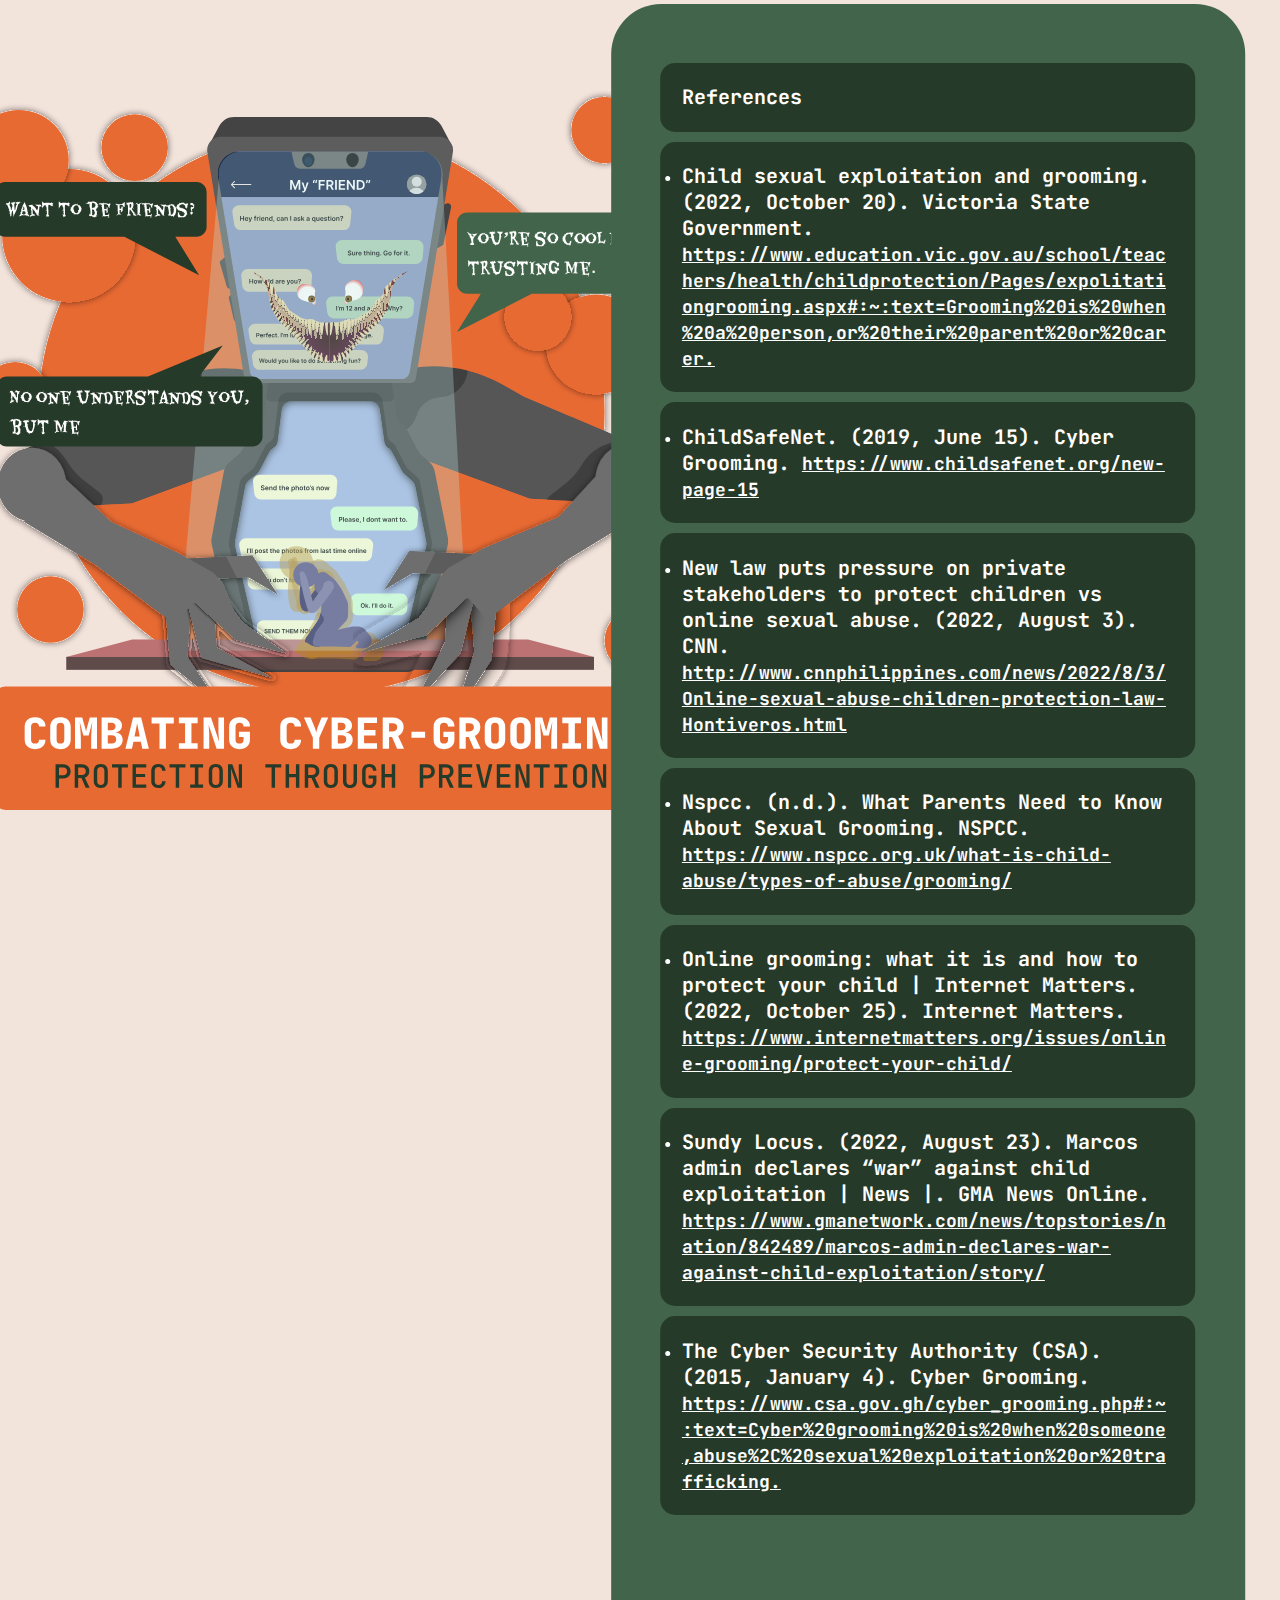
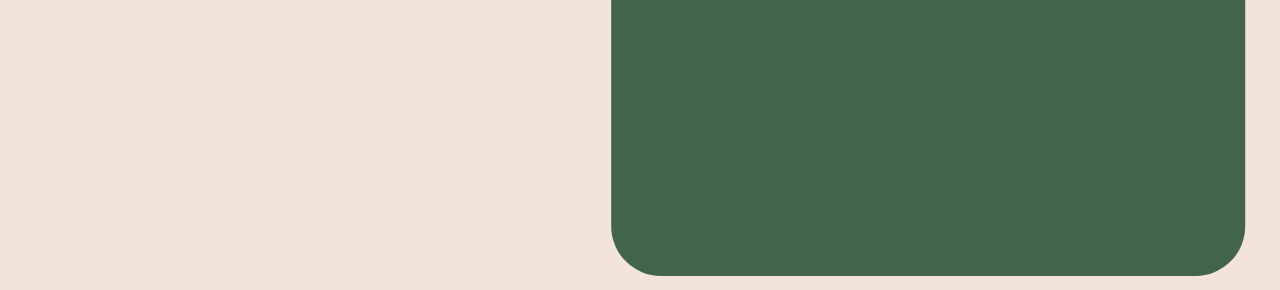
==== MIL-Mini PT/index.html @ 27b98b0e "Add files via upload" ====
<!DOCTYPE html>
<html lang="en">
<head>
  <meta charset="UTF-8">
  <meta http-equiv="X-UA-Compatible" content="IE=edge">
  <meta name="viewport" content="width=device-width, initial-scale=1.0">
  <title>Reference link</title>
  <link rel="stylesheet" href="./style.css">
  <link rel="stylesheet" href="./nav.css">

  <link rel="preconnect" href="https://fonts.googleapis.com">
  <link rel="preconnect" href="https://fonts.gstatic.com" crossorigin>
  <link href="https://fonts.googleapis.com/css2?family=JetBrains+Mono:ital,wght@0,100;0,200;0,300;0,400;0,500;0,600;0,700;0,800;1,100;1,200;1,300;1,400;1,500;1,600;1,700;1,800&display=swap" rel="stylesheet">
</head>
<body>
  <div class="wrapper">
    <section class="sec home">

      <div class="poster">
        <img src="./Images/Poster.svg" alt="">
      </div>
    </section>
    <section class="sec ref">
      <div class="content-continer">
        <div class="box">
          <h1>References</h1>
        </div>

        <div class="box">
          <ul>
            <li>
              <h1>
                <span>
                  Child sexual exploitation and grooming. (2022, October 20). Victoria State Government. 
                </span>
                <a href="https://www.education.vic.gov.au/school/teachers/health/childprotection/Pages/expolitationgrooming.aspx#:~:text=Grooming%20is%20when%20a%20person,or%20their%20parent%20or%20carer.">
                  https://www.education.vic.gov.au/school/teachers/health/childprotection/Pages/expolitationgrooming.aspx#:~:text=Grooming%20is%20when%20a%20person,or%20their%20parent%20or%20carer.
                </a>
              </h1>
            </li>
          </ul>
        </div>

        <div class="box">
          <ul>
            <li>
              <h1>
                <span>
                  ChildSafeNet. (2019, June 15). Cyber Grooming. 
                </span>
                <a href="https://www.childsafenet.org/new-page-15">
                  https://www.childsafenet.org/new-page-15
                </a>
              </h1>
            </li>
          </ul>
        </div>

        <div class="box">
          <ul>
            <li>
              <h1>
                <span>
                  New law puts pressure on private stakeholders to protect children vs online sexual abuse. (2022, August 3). CNN. 
                </span>
                <a href="http://www.cnnphilippines.com/news/2022/8/3/Online-sexual-abuse-children-protection-law-Hontiveros.html">
                  http://www.cnnphilippines.com/news/2022/8/3/Online-sexual-abuse-children-protection-law-Hontiveros.html
                </a>
              </h1>
            </li>
          </ul>
        </div>

        <div class="box">
          <ul>
            <li>
              <h1>
                <span>
                  Nspcc. (n.d.). What Parents Need to Know About Sexual Grooming. NSPCC. 
                </span>
                <a href="https://www.nspcc.org.uk/what-is-child-abuse/types-of-abuse/grooming/">
                  https://www.nspcc.org.uk/what-is-child-abuse/types-of-abuse/grooming/
                </a>
              </h1>
            </li>
          </ul>
        </div>

        <div class="box">
          <ul>
            <li>
              <h1>
                <span>
                  Online grooming: what it is and how to protect your child | Internet Matters. (2022, October 25). Internet Matters. 
                </span>
                <a href="https://www.internetmatters.org/issues/online-grooming/protect-your-child/">
                  https://www.internetmatters.org/issues/online-grooming/protect-your-child/
                </a>
              </h1>
            </li>
          </ul>
        </div>

        <div class="box">
          <ul>
            <li>
              <h1>
                <span>
                  Sundy Locus. (2022, August 23). Marcos admin declares “war” against child exploitation | News |. GMA News Online. 
                </span>
                <a href="https://www.gmanetwork.com/news/topstories/nation/842489/marcos-admin-declares-war-against-child-exploitation/story/">
                  https://www.gmanetwork.com/news/topstories/nation/842489/marcos-admin-declares-war-against-child-exploitation/story/
                </a>
              </h1>
            </li>
          </ul>
        </div>

        <div class="box">
          <ul>
            <li>
              <h1>
                <span>
                  The Cyber Security Authority (CSA). (2015, January 4). Cyber Grooming. 
                </span>
                <a href="https://www.csa.gov.gh/cyber_grooming.php#:~:text=Cyber%20grooming%20is%20when%20someone,abuse%2C%20sexual%20exploitation%20or%20trafficking.">
                  https://www.csa.gov.gh/cyber_grooming.php#:~:text=Cyber%20grooming%20is%20when%20someone,abuse%2C%20sexual%20exploitation%20or%20trafficking.
                </a>
              </h1>
            </li>
          </ul>
        </div>

        

      </div>
    </section>
  </div>

  <script src="./app.js"></script>
</body>
</html>
---- MIL-Mini PT/style.css ----
* {
  margin: 0;
  padding: 0;
  box-sizing: border-box;
}

body {
  overflow-x: hidden;
  font-family: 'JetBrains Mono', monospace;
  background: #F2E3DB;
}

.wrapper {
  height: 100vh;
  width: 100vw;
  position: absolute;
  top: 0;
  left: 0;
  display: flex;
  justify-content: center;
  align-items: center;
}

section {
  position: relative;
  height: 100%;
  width: 45%;
}

.home .poster {
  position: fixed;
  top: 50%;
  left: 25%;
  transform: translate(-50%, -50%) !important;
  height: 80%;
  width: 80%;
}

.home .poster img {
  height: 100%;
  width: 100%;
}

.ref {
  height: 320%;
  width: 55%;
  display: flex;
  justify-content: center;
  align-items: center;
}

.ref .content-continer {
  padding: 7%;
  height: 65%;
  width: 90%;
  background-color: #41644A;
  border-radius: 50px;
  position: absolute;
  top: 67%;
  left: 50%;
  transform: translate(-50%, -50%) !important;
}

.ref .content-continer .box {
  width: 100%;
  background-color: #263A29;
  margin: 10px 0 10px 0;
  display: block;
  overflow: hidden;
  padding: 4%;
  border-radius: 15px;
  color: #fff;
}

.ref .content-continer .box h1 {
  width: 100%;
  overflow-wrap: break-word;
}

.ref .content-continer .box h1 {
  font-size: 20px;
}

.ref .content-continer .box h1 a {
  color: #fff;
  font-size: 18px;
  display: inline;
}
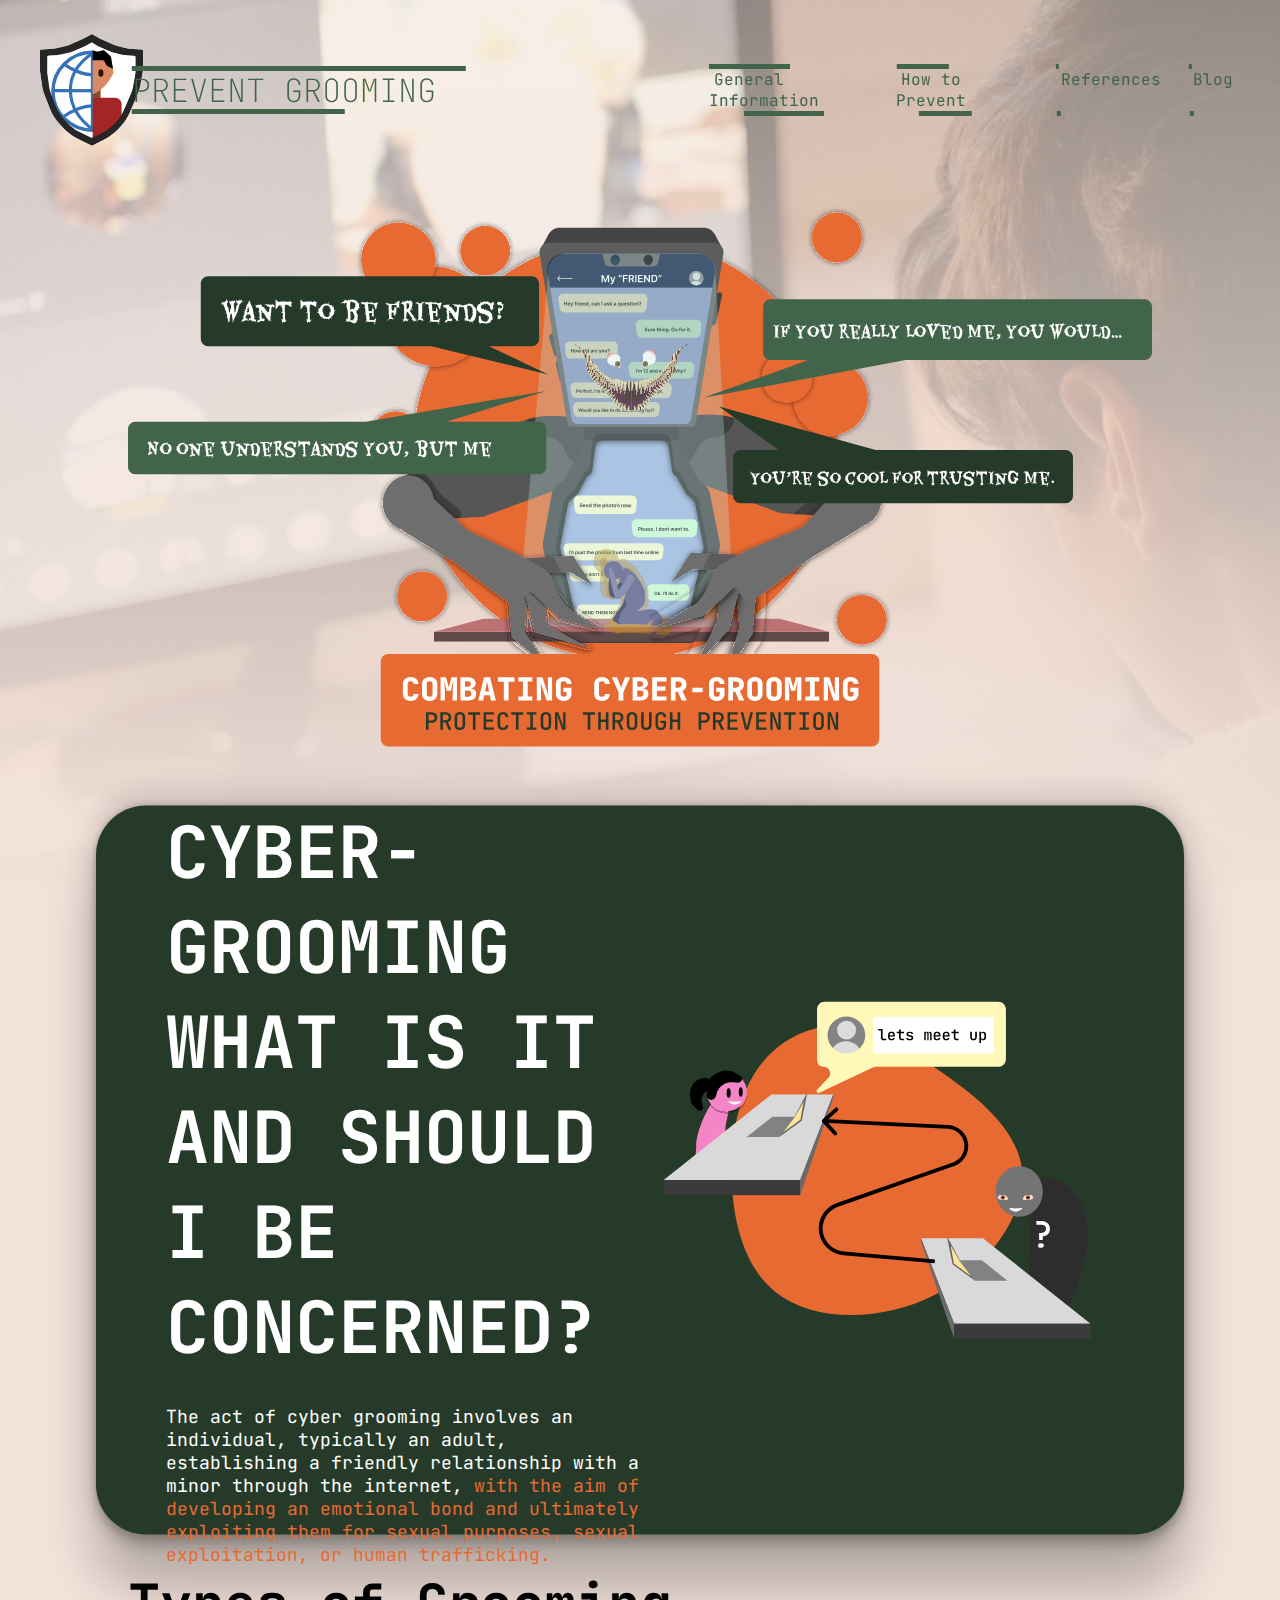
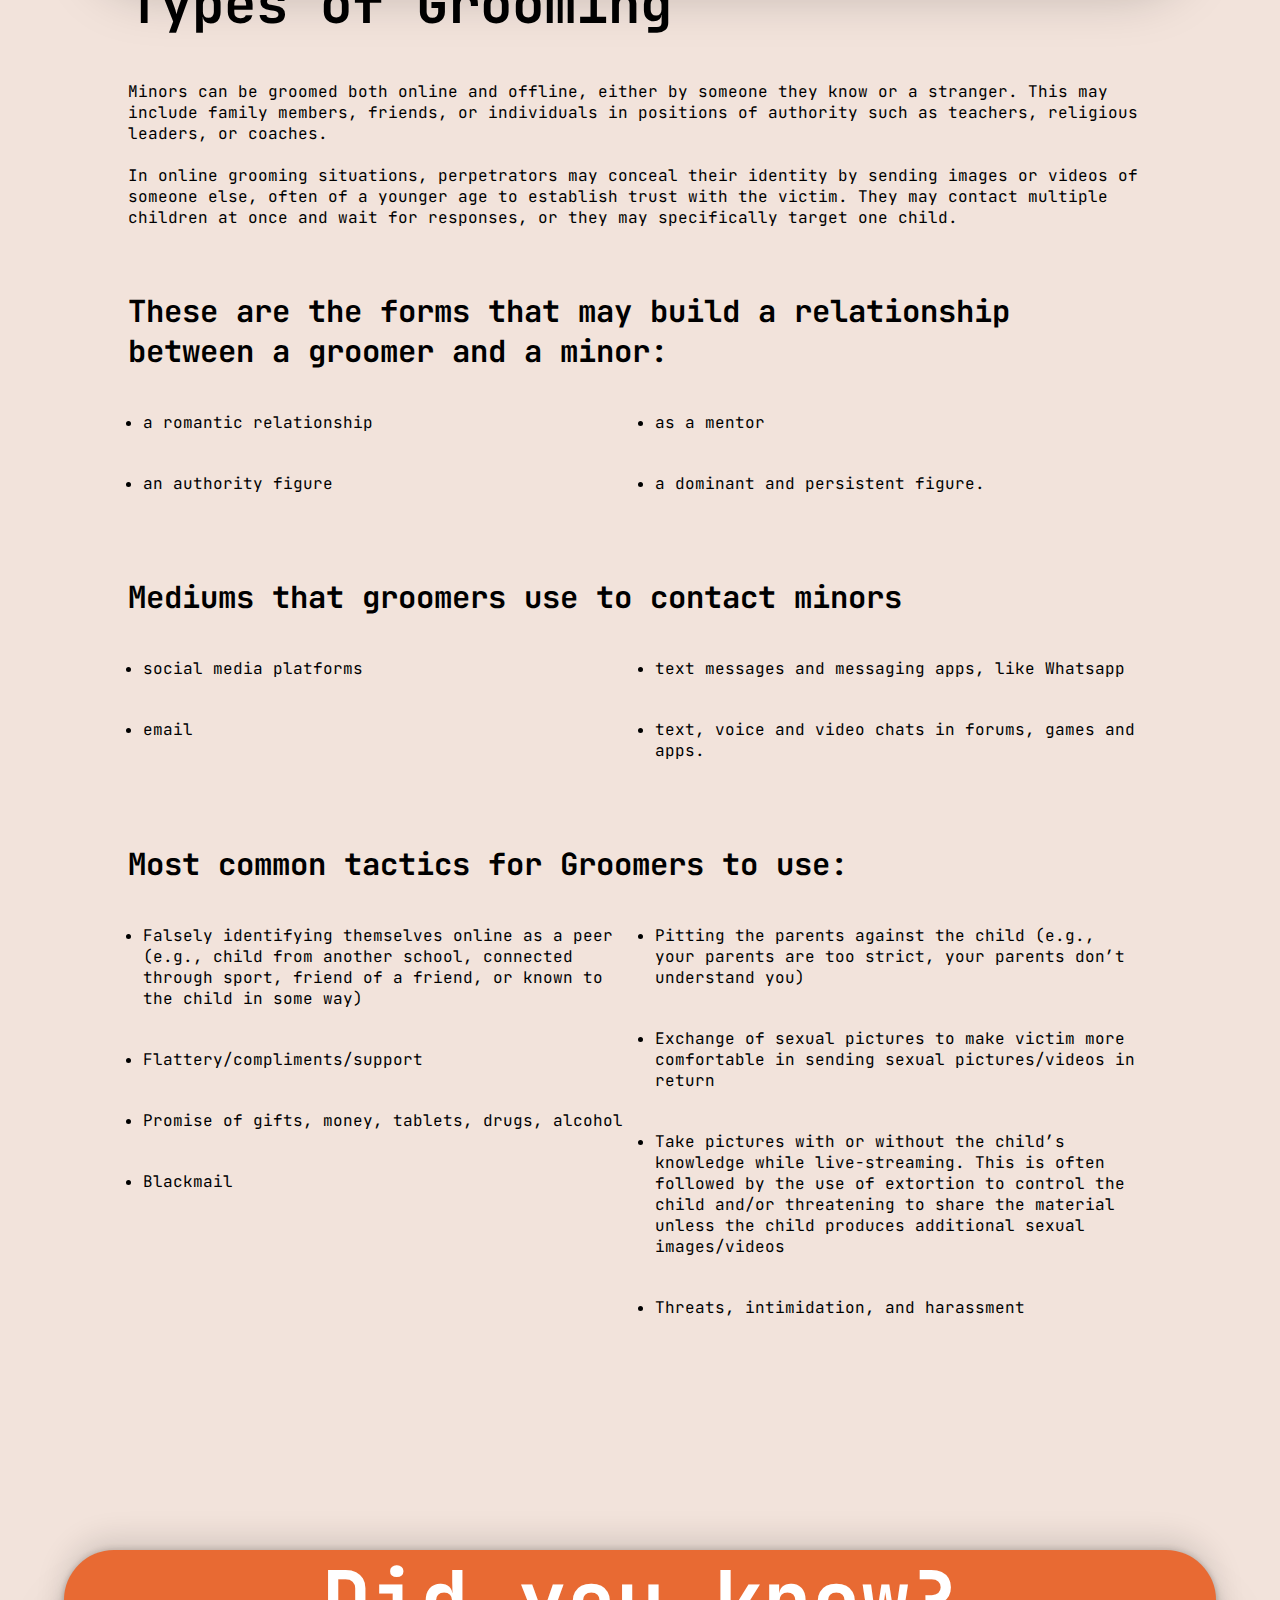
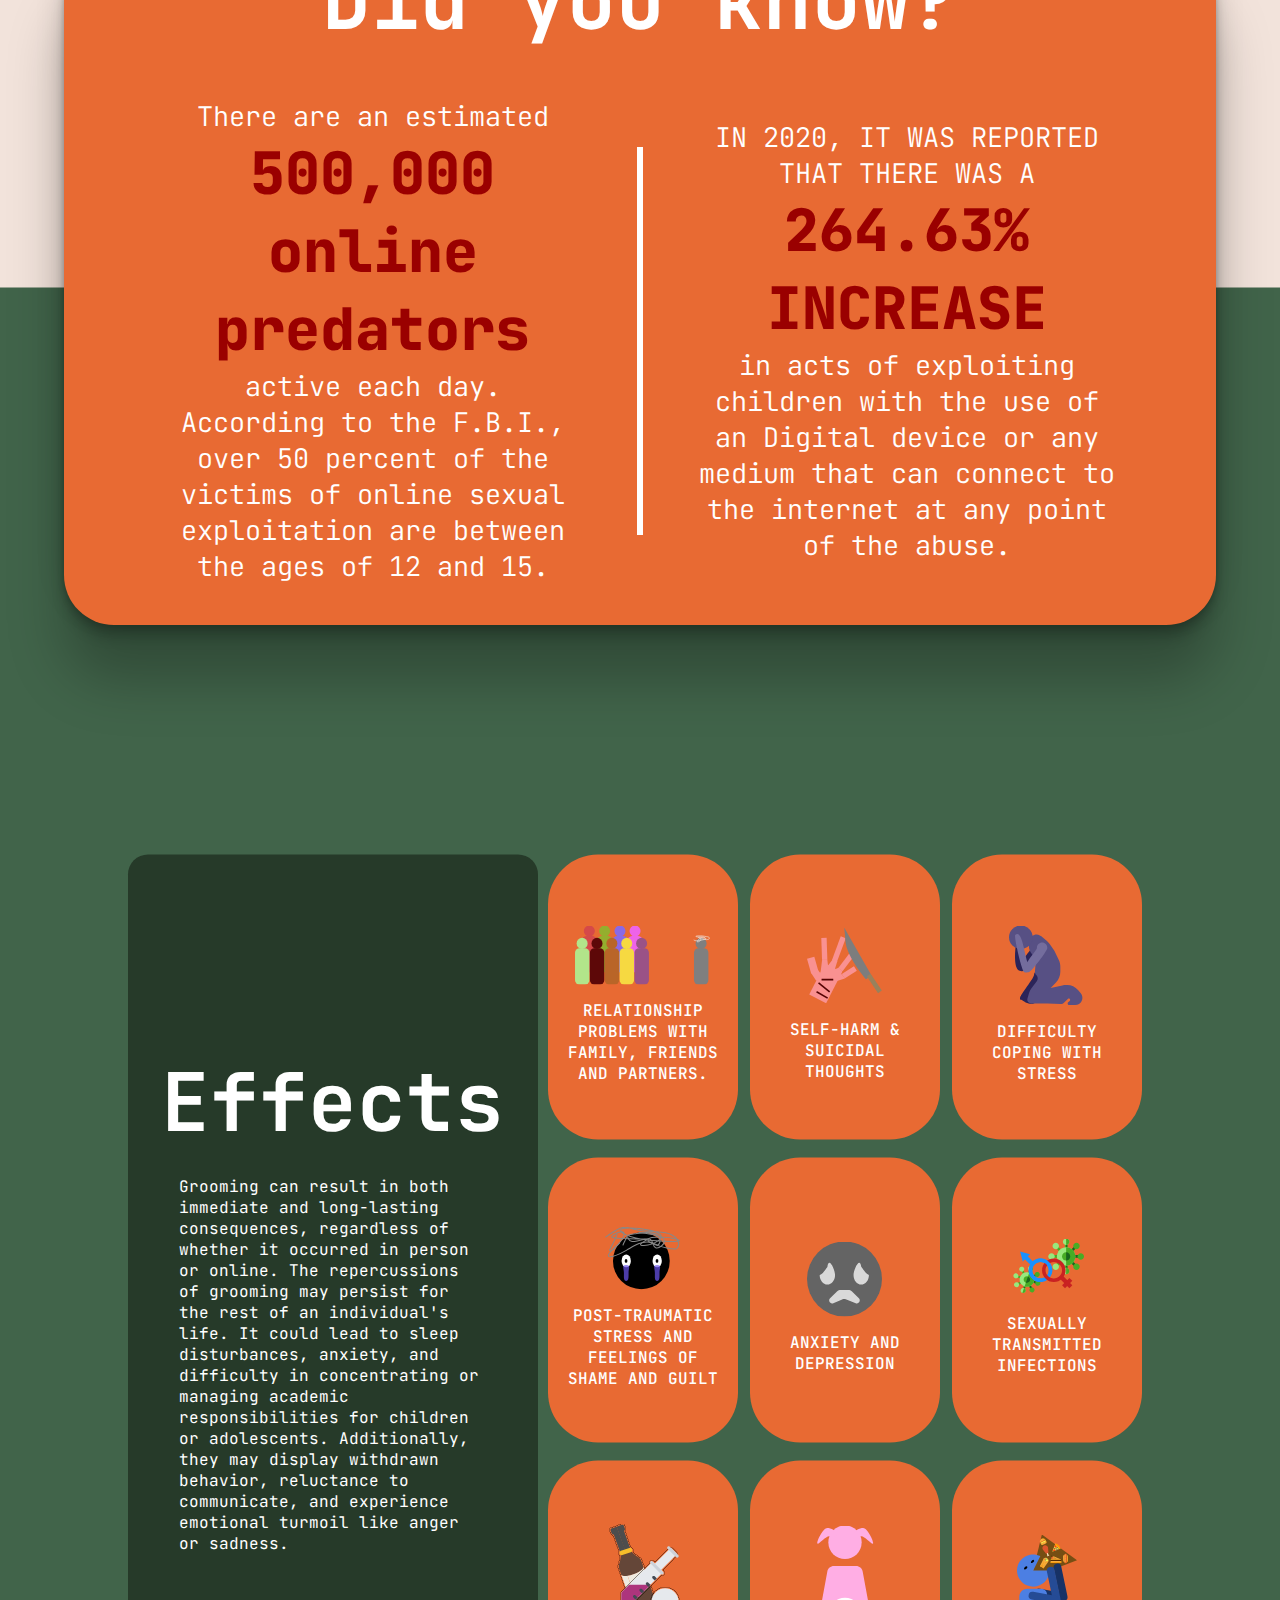
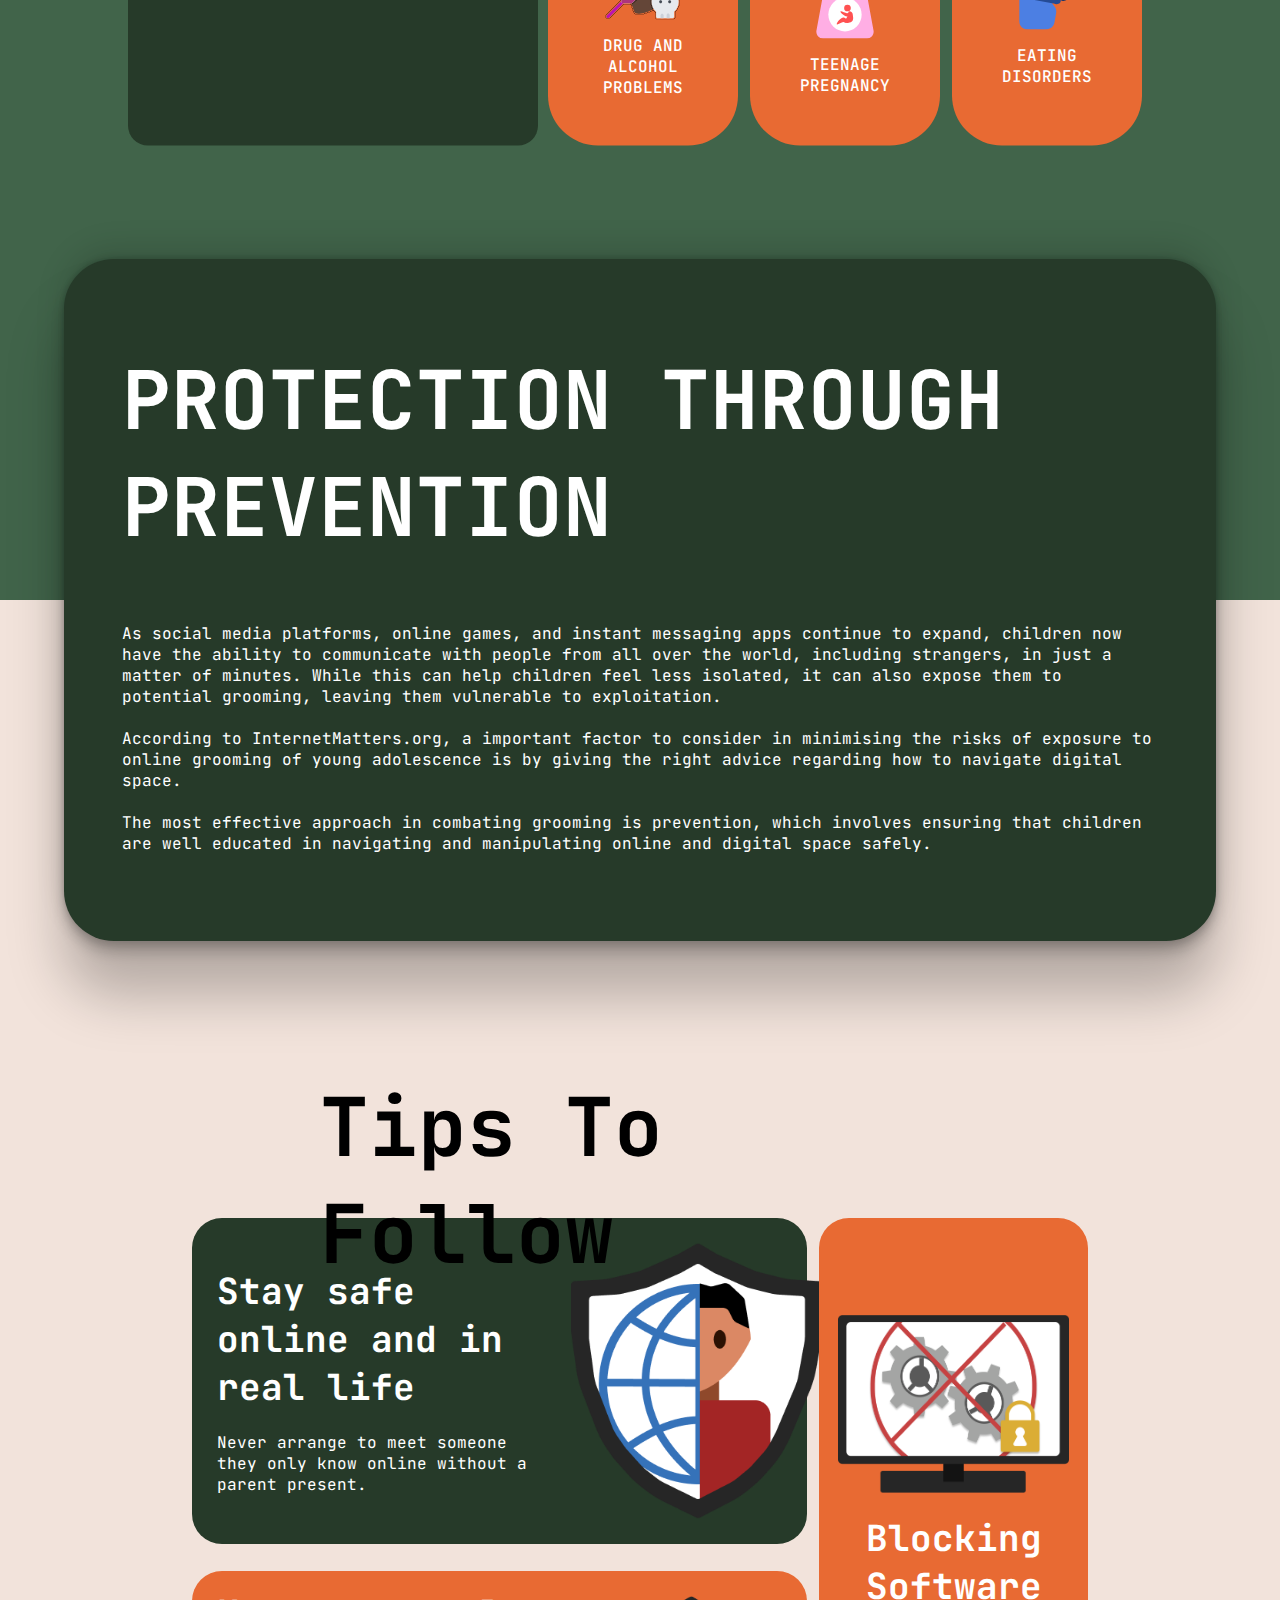
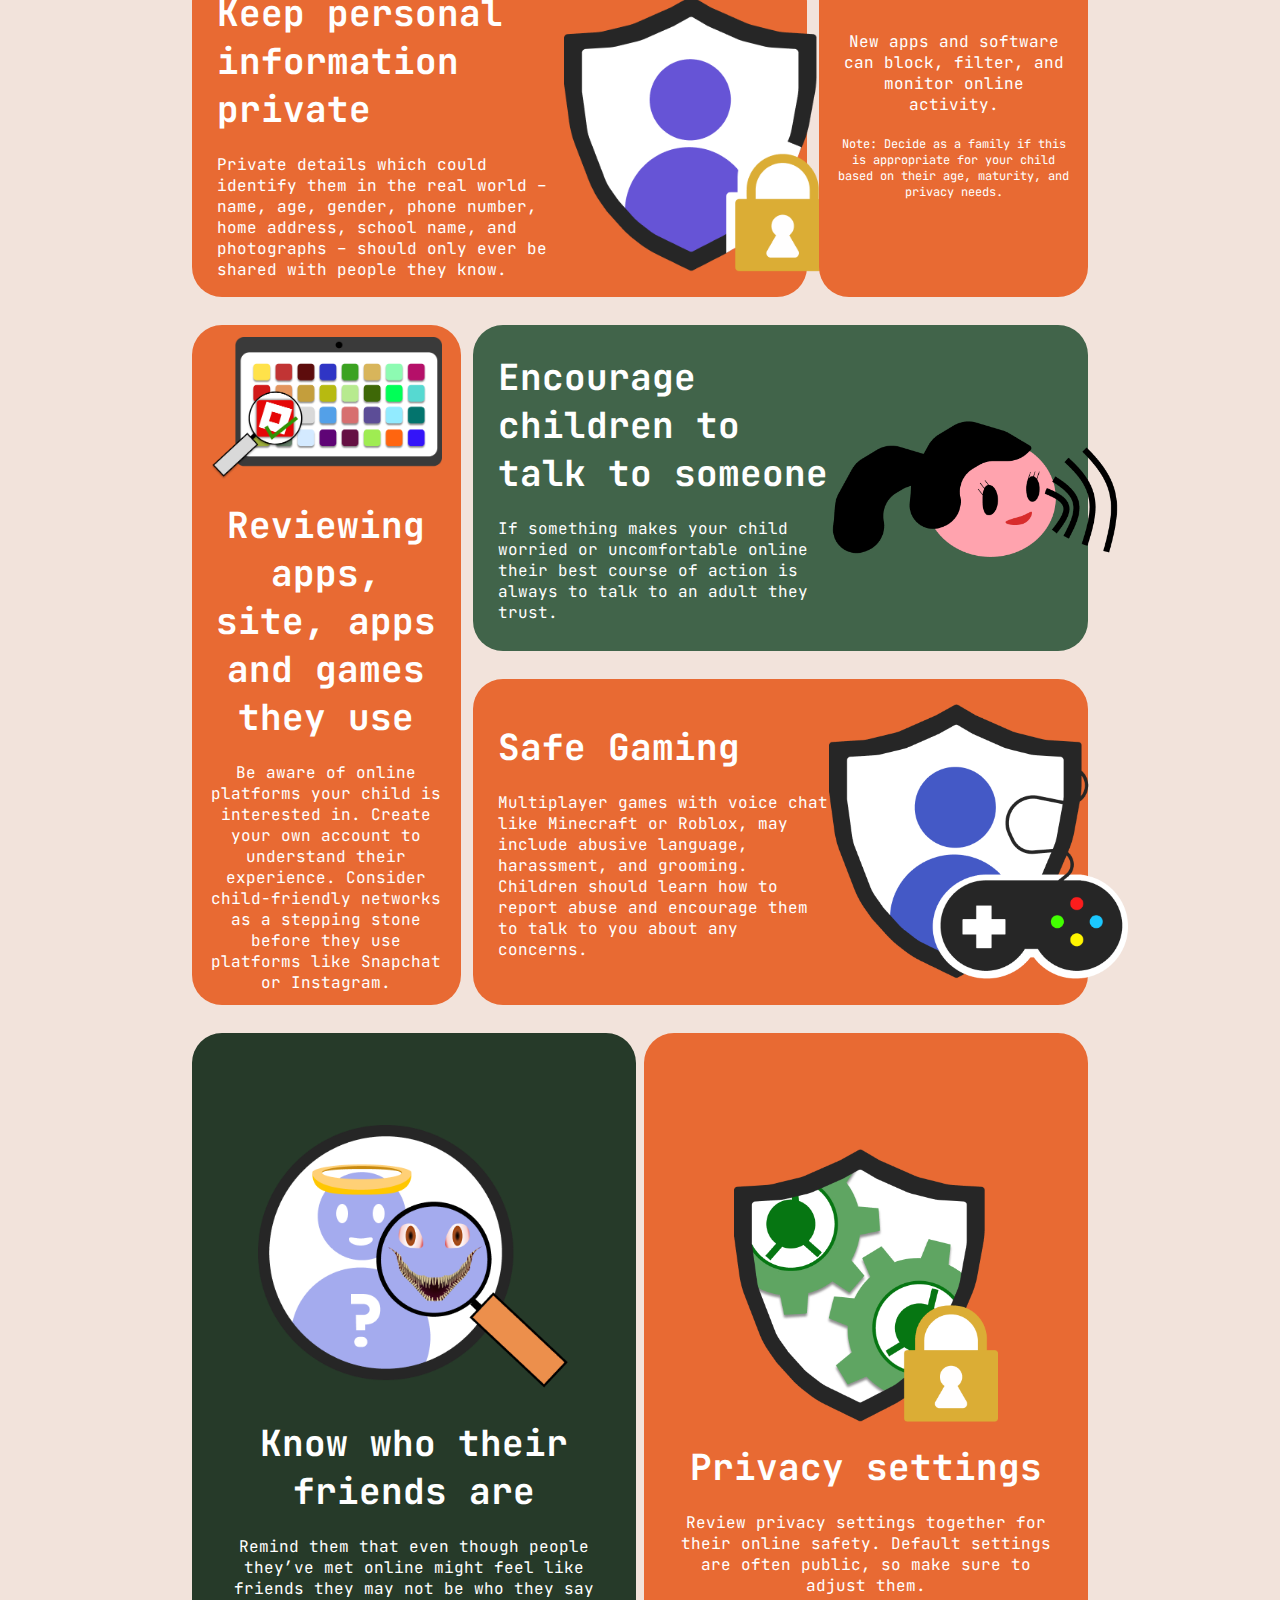
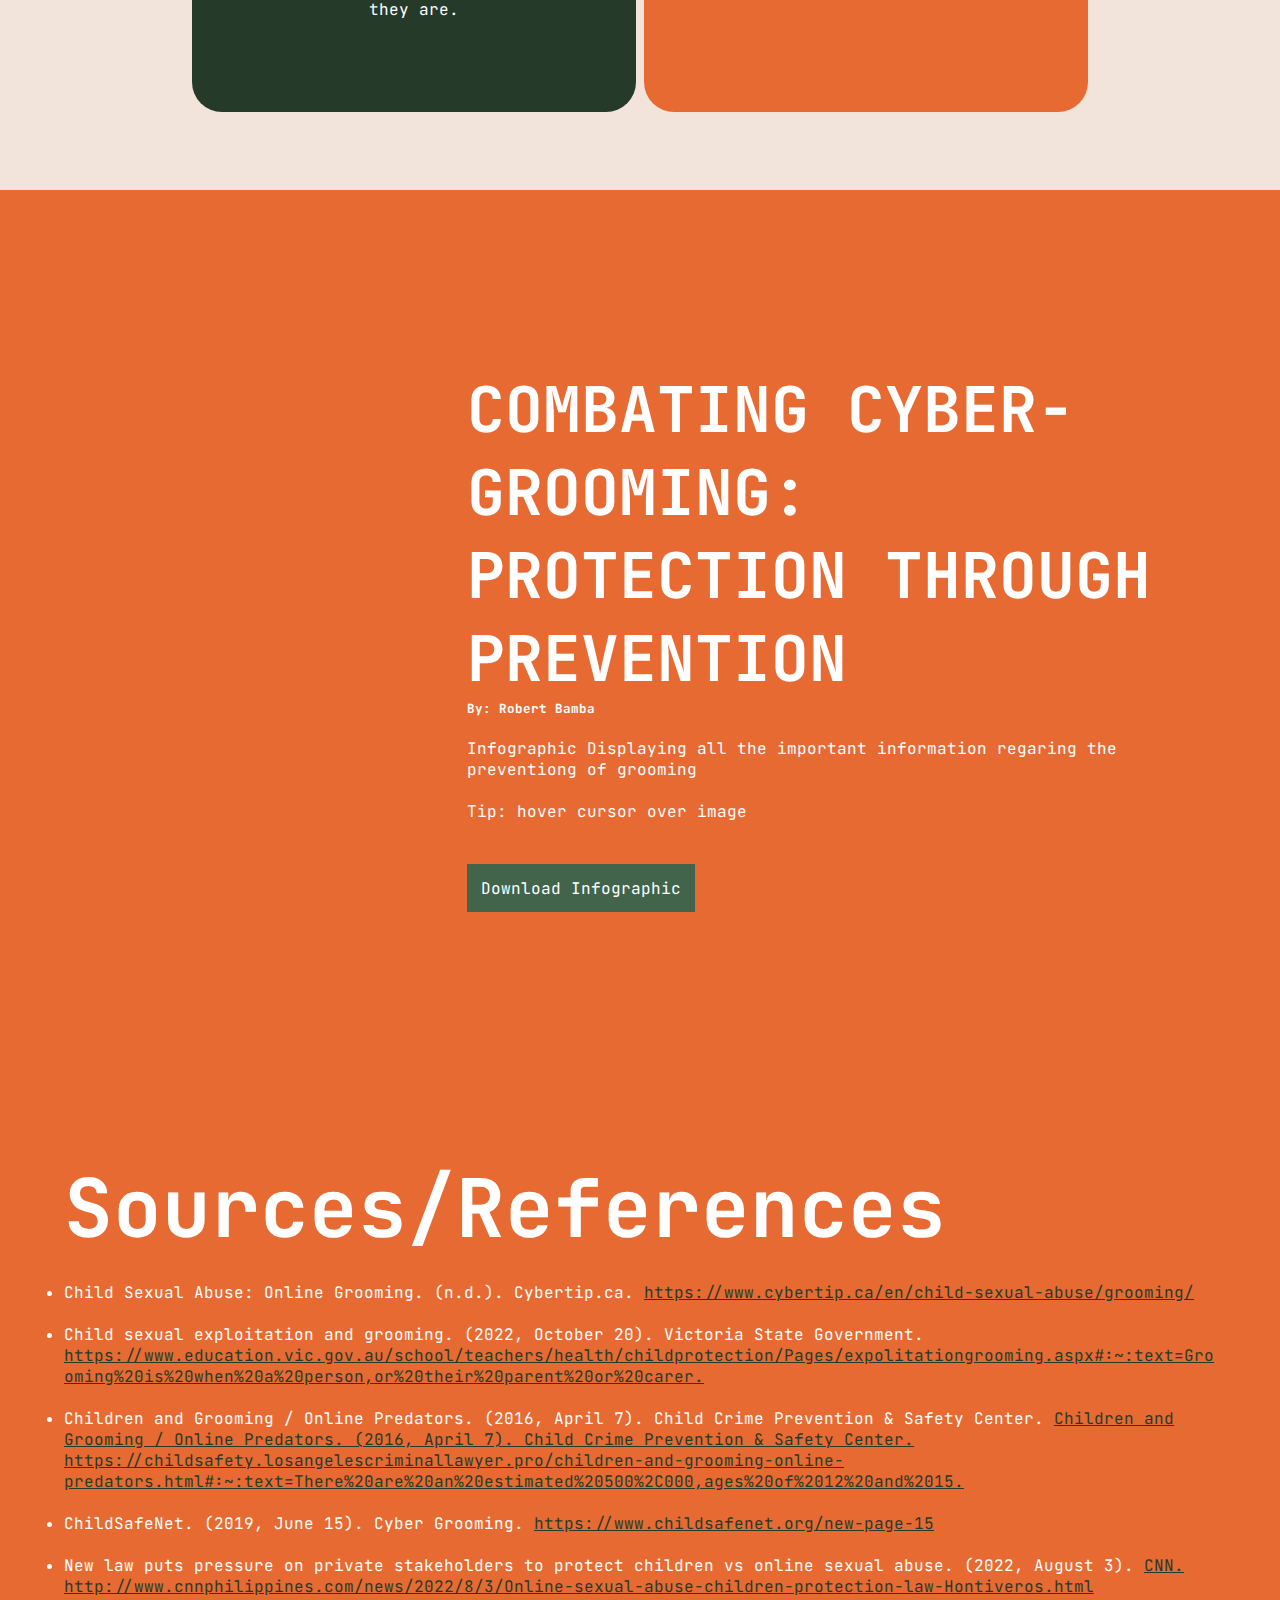
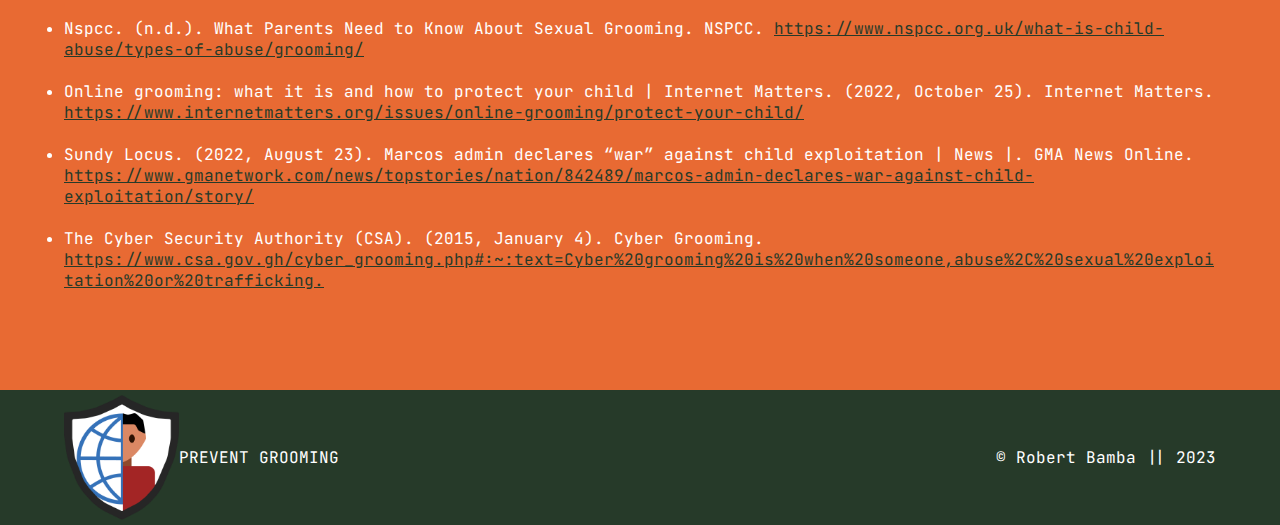
==== commit d4990c4e: "Add files via upload" ====
--- a/MIL-Mini PT/index.html
+++ b/MIL-Mini PT/index.html
@@ -4,9 +4,12 @@
   <meta charset="UTF-8">
   <meta http-equiv="X-UA-Compatible" content="IE=edge">
   <meta name="viewport" content="width=device-width, initial-scale=1.0">
+  
   <title>Reference link</title>
   <link rel="stylesheet" href="./style.css">
   <link rel="stylesheet" href="./nav.css">
+
+  <link rel="icon" type="image/png" href="./Img/logo.png">
 
   <link rel="preconnect" href="https://fonts.googleapis.com">
   <link rel="preconnect" href="https://fonts.gstatic.com" crossorigin>
@@ -14,127 +17,505 @@
 </head>
 <body>
   <div class="wrapper">
-    <section class="sec home">
-
-      <div class="poster">
-        <img src="./Images/Poster.svg" alt="">
+    <div class="nav-container" id="navbar">
+      <div class="nav">
+        <div class="logo-container">
+          <div class="logo">
+            <img src="./img/Figure14.svg" alt="">
+          </div>
+
+          <div class="title">
+            <h1>PREVENT GROOMING</h1>
+          </div>
+        </div>
+  
+        <nav>
+          <ul>
+            <li>
+              <a href="#" class="l-1">General Information</a>
+            </li>
+            <li>
+              <a href="#" class="l-2">How to Prevent</a>
+            </li>
+            <li>
+              <a href="#" class="l-3">References</a>
+            </li>
+            <li>
+              <a href="#" class="l-4">Blog</a>
+            </li>
+          </ul>
+        </nav>
       </div>
-    </section>
-    <section class="sec ref">
-      <div class="content-continer">
-        <div class="box">
-          <h1>References</h1>
-        </div>
-
-        <div class="box">
+      
+    </div>
+
+    <div class="container">
+
+      <section class="home">
+        <img src="./img/Home.svg" alt="">
+      </section>
+
+      <section class="about">
+        <div class="block">
+          <div class="left c">
+
+            <div class="title">
+              <h1>
+                CYBER-GROOMING WHAT IS IT
+                AND SHOULD I BE CONCERNED?
+              </h1>
+            </div>
+
+            <div class="content">
+              <p>
+                The act of cyber grooming involves an individual, typically an adult, establishing a friendly relationship with a minor through the internet, 
+                <span>
+                  with the aim of developing an emotional bond and ultimately exploiting them for sexual purposes, sexual exploitation, or human trafficking.
+                </span>
+              </p>
+            </div>
+          </div>
+
+          <div class="right c">
+            <img class="back-img" src="./img/blob-figure.svg" alt="">
+            <img class="front-img" src="./img/Figure1.svg" alt="">
+          </div>
+        </div>
+      </section>
+
+      <section class="types">
+        <div class="container">
+          <div class="intro">
+            <h1>Types of Grooming</h1>
+            <br><br>
+            <p>Minors can be groomed both online and offline, either by someone they know or a stranger. This may include family members, friends, or individuals in positions of authority such as teachers, religious leaders, or coaches.</p>
+  
+            <br>
+  
+            <p>In online grooming situations, perpetrators may conceal their identity by sending images or videos of someone else, often of a younger age to establish trust with the victim. They may contact multiple children at once and wait for responses, or they may specifically target one child.</p>
+          </div>
+  
+          <br><br><br>
+
+          <div class="cat categories">
+            <p>These are the forms that may build a relationship between a groomer and a minor:</p>
+
+            <br>
+            <div class="list">
+              <ul>
+                <li>a romantic relationship</li>
+                <li>an authority figure</li>
+              </ul>
+
+              <ul>
+                <li>as a mentor</li>
+                <li>a dominant and persistent figure.</li>
+              </ul>
+            </div>
+            
+          </div>
+
+          <br><br><br>
+
+          <div class="cat mediums">
+            <p>Mediums that groomers use to contact minors</p>
+
+            <br>
+
+            <div class="list">
+              <ul>
+                <li>social media platforms</li>
+                <li>email</li>
+              </ul>
+
+              <ul>
+                <li>text messages and messaging apps, like Whatsapp</li>
+                <li>text, voice and video chats in forums, games and apps.</li>
+              </ul>
+            </div>
+          </div>
+
+          <br><br><br>
+
+          <div class="cat mediums">
+            <p>Most common tactics for Groomers to use:</p>
+
+            <br>
+
+            <div class="list">
+              <ul>
+                <li>Falsely identifying themselves online as a peer (e.g., child from another school, connected through sport, friend of a friend, or known to the child in some way)</li>
+                <li>Flattery/compliments/support</li>
+                <li>Promise of gifts, money, tablets, drugs, alcohol</li>
+                <li>Blackmail</li>
+              </ul>
+
+              <ul>
+                <li>Pitting the parents against the child (e.g., your parents are too strict, your parents don’t understand you)</li>
+                <li>Exchange of sexual pictures to make victim more comfortable in sending sexual pictures/videos in return</li>
+                <li>Take pictures with or without the child’s knowledge while live-streaming. This is often followed by the use of extortion to control the child and/or threatening to share the material unless the child produces additional sexual images/videos</li>
+                <li>Threats, intimidation, and harassment</li>
+              </ul>
+
+            </div>
+
+          </div>
+
+        </div>
+        
+      </section>
+
+      <section class="stats">
+        <div class="block">
+          <h1>Did you know?</h1>
+
+          <div class="stat">
+            <div class="tics ww">
+              <p>There are an estimated</p>
+              <span>500,000</span>
+              <span>online predators</span>
+              <p>active each day.</p>
+              <p>According to the F.B.I., over 50 percent of the victims of online sexual exploitation are between the ages of 12 and 15.</p>
+            </div>
+
+            <div class="vl"></div>
+  
+            <div class="tics phil">
+              <p>IN 2020,  IT WAS REPORTED THAT THERE WAS A</p>
+              <span>264.63%</span>
+              <span>INCREASE </span>
+              <p>in acts of exploiting children with the use of an Digital device or any medium that can connect to the internet at any point of the abuse.</p>
+            </div>
+          </div>
+          
+        </div>
+
+        <div class="bg"></div>
+
+      </section>
+
+      <section class="s-1 space"></section>
+
+      <section class="effects">
+        <div class="container">
+
+          <div class="title">
+            <h1>Effects</h1>
+            <br>
+            <p>
+              Grooming can result in both immediate and long-lasting consequences, regardless of whether it occurred in person or online. The repercussions of grooming may persist for the rest of an individual's life. It could lead to sleep disturbances, anxiety, and difficulty in concentrating or managing academic responsibilities for children or adolescents. Additionally, they may display withdrawn behavior, reluctance to communicate, and experience emotional turmoil like anger or sadness.
+            </p>
+          </div>
+
+          <div class="boxes">
+            <div class="b b-1">
+
+              <div class="e e-1">
+                <img src="./img/effects/EF1.svg" alt="">
+                <p>relationship problems with family, friends and partners.</p>
+              </div>
+  
+              <div class="e e-2">
+                <img src="./img/effects/EF2.svg" alt="">
+                <p>self-harm & suicidal thoughts</p>
+              </div>
+  
+              <div class="e e-3">
+                <img src="./img/effects/EF3.svg" alt="">
+                <p>difficulty coping with stress</p>
+              </div>
+            </div>
+  
+            <div class="b b-2">
+  
+              <div class="e e-1">
+                <img src="./img/effects/EF4.svg" alt="">
+                <p>post-traumatic stress and feelings of shame and guilt</p>
+              </div>
+  
+              <div class="e e-2">
+                <img src="./img/effects/EF5.svg" alt="">
+                <p>anxiety and depression</p>
+              </div>
+  
+              <div class="e e-3">
+                <img src="./img/effects/EF6.svg" alt="">
+                <p>sexually transmitted infections</p>
+              </div>
+            </div>
+  
+            <div class="b b-3">
+              <div class="e e-1">
+                <img src="./img/effects/EF7.svg" alt="">
+                <p>drug and alcohol problems</p>
+              </div>
+  
+              <div class="e e-2">
+                <img src="./img/effects/EF8.svg" alt="">
+                <p>teenage pregnancy</p>
+              </div>
+  
+              <div class="e e-3">
+                <img src="./img/effects/EF9.svg" alt="">
+                <p>eating disorders</p>
+              </div>
+            </div>
+
+          </div>
+          
+        </div>
+
+      </section>
+
+      <section class="prevention">
+        <div class="info">
+          <div class="container">
+            <h1>PROTECTION THROUGH PREVENTION</h1>
+
+            <br><br><br>
+
+            <p>As social media platforms, online games, and instant messaging apps continue to expand, children now have the ability to communicate with people from all over the world, including strangers, in just a matter of minutes. While this can help children feel less isolated, it can also expose them to potential grooming, leaving them vulnerable to exploitation.</p>
+
+            <br>
+
+            <p>According to InternetMatters.org, a important factor to consider in minimising the risks of exposure to online grooming of young adolescence is by giving the right advice regarding how to navigate digital space.</p>
+            
+            <br>
+
+            <p>The most effective approach in combating grooming is prevention, which involves ensuring that children are well educated in navigating and manipulating online and digital space safely.</p>
+          </div>
+          
+        </div>
+
+      </section>
+
+      <section class="space s-2"></section>
+
+      <section class="main">
+        <div class="title">
+          <h1>
+            Tips To Follow
+          </h1>
+        </div>
+
+        <div class="container">
+          
+
+          <div class="c c-1">
+            <div class="bc stack">
+              <div class="block dg">
+                <div class="left">
+                  <h1>Stay safe online and in real life</h1>
+                  <br>
+                  <p>Never arrange to meet someone they only know online without a parent present.</p>
+
+                </div>
+
+                <div class="right">
+                  <img src="./img/main/MF-01.png" alt="">
+                </div>
+
+              </div>
+              <div class="block">
+                <div class="left">
+                  <h1>Keep personal information private</h1>
+                  <br>
+                  <p>Private details which could identify them in the real world – name, age, gender, phone number, home address, school name, and photographs – should only ever be shared with people they know.</p>
+
+                </div>
+
+                <div class="right">
+                  <img src="./img/main/MF-02.png" alt="">
+                </div>
+                
+              </div>
+
+            </div>
+
+            <div class="bc long">
+              <div class="block">
+                <img src="./img/main/MF-03.png" alt="">
+                <br>
+                <h1>Blocking Software</h1>
+                <br>
+                <p>New apps and software can block, filter, and monitor online activity. </p>
+                <br>
+                <span>Note: Decide as a family if this is appropriate for your child based on their age, maturity, and privacy needs.</span>
+              </div>
+            </div>
+  
+          </div>
+  
+          <div class="c c-2">
+            <div class="bc long">
+              <div class="block">
+                <img src="./img/main/MF-04.png" alt="">
+                <br>
+                <h1>Reviewing apps, site, apps and games they use</h1>
+                <br>
+                <p>Be aware of online platforms your child is interested in. Create your own account to understand their experience. Consider child-friendly networks as a stepping stone before they use platforms like Snapchat or Instagram.</p>
+              </div>
+
+            </div>
+
+            <div class="bc stack">
+              <div class="block lg">
+                <div class="left">
+                  <h1>Encourage children to talk to someone</h1>
+                  <br>
+                  <p>If something makes your child worried or uncomfortable online their best course of action is always to talk to an adult they trust.</p>
+
+                </div>
+
+                <div class="right">
+                  <img src="./img/main/MF-05.png" alt="">
+                </div>
+              </div>
+              <div class="block">
+                <div class="left">
+                  <h1>Safe Gaming</h1>
+                  <br>
+                  <p>Multiplayer games with voice chat like Minecraft or Roblox, may include abusive language, harassment, and grooming. Children should learn how to report abuse and encourage them to talk to you about any concerns.</p>
+
+                </div>
+
+                <div class="right">
+                  <img src="./img/main/MF-06.png" alt="">
+                </div>
+              </div>
+            </div>
+  
+          </div>
+  
+          <div class="c c-3">
+            <div class="block dg">
+              <img src="./img/main/MF-07.png" alt="">
+                <br>
+                <h1>Know who their friends are</h1>
+                <br>
+                <p>Remind them that even though people they’ve met online might feel like friends they may not be who they say they are.</p>
+            </div>
+
+            <div class="block">
+              <img src="./img/main/MF-08.png" alt="">
+                <br>
+                <h1>Privacy settings</h1>
+                <br>
+                <p>Review privacy settings together for their online safety. Default settings are often public, so make sure to adjust them.</p>
+            </div>
+            
+          </div>
+
+        </div>
+        
+      </section>
+
+      <section class="poster">
+        <div class="container">
+          <div class="left"></div>
+          <div class="right">
+            <h1>
+              COMBATING CYBER-GROOMING: 
+              <br> 
+              PROTECTION THROUGH PREVENTION
+            </h1>
+            <h4>By: Robert Bamba</h4>
+            <br>
+            <p>Infographic Displaying all the important information regaring the preventiong of grooming</p>
+            <br>
+            Tip: hover cursor over image
+            <br><br><br>
+            <a href="./img/Combating Grooming Infographic - By Robert Bamba.jpg">Download Infographic</a>
+          </div>
+        </div>
+      </section>
+
+      <section class="ref">
+        <h1>Sources/References</h1>
+        <br>
+        <div class="list">
           <ul>
-            <li>
-              <h1>
-                <span>
-                  Child sexual exploitation and grooming. (2022, October 20). Victoria State Government. 
-                </span>
-                <a href="https://www.education.vic.gov.au/school/teachers/health/childprotection/Pages/expolitationgrooming.aspx#:~:text=Grooming%20is%20when%20a%20person,or%20their%20parent%20or%20carer.">
-                  https://www.education.vic.gov.au/school/teachers/health/childprotection/Pages/expolitationgrooming.aspx#:~:text=Grooming%20is%20when%20a%20person,or%20their%20parent%20or%20carer.
-                </a>
-              </h1>
-            </li>
+
+            <li>
+              <span>Child Sexual Abuse: Online Grooming. (n.d.). Cybertip.ca.</span>
+              <a href="https://www.cybertip.ca/en/child-sexual-abuse/grooming/">https://www.cybertip.ca/en/child-sexual-abuse/grooming/</a>
+            </li>
+
+            <br>
+
+            <li>
+              <span>Child sexual exploitation and grooming. (2022, October 20). Victoria State Government. </span>
+              <a href="https://www.education.vic.gov.au/school/teachers/health/childprotection/Pages/expolitationgrooming.aspx#:~:text=Grooming%20is%20when%20a%20person,or%20their%20parent%20or%20carer.">https://www.education.vic.gov.au/school/teachers/health/childprotection/Pages/expolitationgrooming.aspx#:~:text=Grooming%20is%20when%20a%20person,or%20their%20parent%20or%20carer.</a>
+            </li>
+
+            <br>
+
+            <li>
+              <span>Children and Grooming / Online Predators. (2016, April 7). Child Crime Prevention & Safety Center.</span>
+              <a href="Children and Grooming / Online Predators. (2016, April 7). Child Crime Prevention & Safety Center. https://childsafety.losangelescriminallawyer.pro/children-and-grooming-online-predators.html#:~:text=There%20are%20an%20estimated%20500%2C000,ages%20of%2012%20and%2015.">Children and Grooming / Online Predators. (2016, April 7). Child Crime Prevention & Safety Center. https://childsafety.losangelescriminallawyer.pro/children-and-grooming-online-predators.html#:~:text=There%20are%20an%20estimated%20500%2C000,ages%20of%2012%20and%2015.</a>
+            </li>
+
+            <br>
+
+            <li>
+              <span>ChildSafeNet. (2019, June 15). Cyber Grooming. </span>
+              <a href="https://www.childsafenet.org/new-page-15">https://www.childsafenet.org/new-page-15</a>
+            </li>
+
+            <br>
+
+            <li>
+              <span>New law puts pressure on private stakeholders to protect children vs online sexual abuse. (2022, August 3).</span>
+              <a href=" CNN. http://www.cnnphilippines.com/news/2022/8/3/Online-sexual-abuse-children-protection-law-Hontiveros.html"> CNN. http://www.cnnphilippines.com/news/2022/8/3/Online-sexual-abuse-children-protection-law-Hontiveros.html</a>
+            </li>
+
+            <br>
+
+            <li>
+              <span>Nspcc. (n.d.). What Parents Need to Know About Sexual Grooming. NSPCC. </span>
+              <a href="https://www.nspcc.org.uk/what-is-child-abuse/types-of-abuse/grooming/">https://www.nspcc.org.uk/what-is-child-abuse/types-of-abuse/grooming/</a>
+            </li>
+
+            <br>
+
+            <li>
+              <span>Online grooming: what it is and how to protect your child | Internet Matters. (2022, October 25). Internet Matters. </span>
+              <a href="https://www.internetmatters.org/issues/online-grooming/protect-your-child/">https://www.internetmatters.org/issues/online-grooming/protect-your-child/</a>
+            </li>
+
+            <br>
+
+            <li>
+              <span>Sundy Locus. (2022, August 23). Marcos admin declares “war” against child exploitation | News |. GMA News Online. </span>
+              <a href="https://www.gmanetwork.com/news/topstories/nation/842489/marcos-admin-declares-war-against-child-exploitation/story/">https://www.gmanetwork.com/news/topstories/nation/842489/marcos-admin-declares-war-against-child-exploitation/story/</a>
+            </li>
+
+            <br>
+
+            <li>
+              <span>The Cyber Security Authority (CSA). (2015, January 4). Cyber Grooming. </span>
+              <a href="https://www.csa.gov.gh/cyber_grooming.php#:~:text=Cyber%20grooming%20is%20when%20someone,abuse%2C%20sexual%20exploitation%20or%20trafficking.">https://www.csa.gov.gh/cyber_grooming.php#:~:text=Cyber%20grooming%20is%20when%20someone,abuse%2C%20sexual%20exploitation%20or%20trafficking.</a>
+            </li>
+
           </ul>
         </div>
-
-        <div class="box">
-          <ul>
-            <li>
-              <h1>
-                <span>
-                  ChildSafeNet. (2019, June 15). Cyber Grooming. 
-                </span>
-                <a href="https://www.childsafenet.org/new-page-15">
-                  https://www.childsafenet.org/new-page-15
-                </a>
-              </h1>
-            </li>
-          </ul>
-        </div>
-
-        <div class="box">
-          <ul>
-            <li>
-              <h1>
-                <span>
-                  New law puts pressure on private stakeholders to protect children vs online sexual abuse. (2022, August 3). CNN. 
-                </span>
-                <a href="http://www.cnnphilippines.com/news/2022/8/3/Online-sexual-abuse-children-protection-law-Hontiveros.html">
-                  http://www.cnnphilippines.com/news/2022/8/3/Online-sexual-abuse-children-protection-law-Hontiveros.html
-                </a>
-              </h1>
-            </li>
-          </ul>
-        </div>
-
-        <div class="box">
-          <ul>
-            <li>
-              <h1>
-                <span>
-                  Nspcc. (n.d.). What Parents Need to Know About Sexual Grooming. NSPCC. 
-                </span>
-                <a href="https://www.nspcc.org.uk/what-is-child-abuse/types-of-abuse/grooming/">
-                  https://www.nspcc.org.uk/what-is-child-abuse/types-of-abuse/grooming/
-                </a>
-              </h1>
-            </li>
-          </ul>
-        </div>
-
-        <div class="box">
-          <ul>
-            <li>
-              <h1>
-                <span>
-                  Online grooming: what it is and how to protect your child | Internet Matters. (2022, October 25). Internet Matters. 
-                </span>
-                <a href="https://www.internetmatters.org/issues/online-grooming/protect-your-child/">
-                  https://www.internetmatters.org/issues/online-grooming/protect-your-child/
-                </a>
-              </h1>
-            </li>
-          </ul>
-        </div>
-
-        <div class="box">
-          <ul>
-            <li>
-              <h1>
-                <span>
-                  Sundy Locus. (2022, August 23). Marcos admin declares “war” against child exploitation | News |. GMA News Online. 
-                </span>
-                <a href="https://www.gmanetwork.com/news/topstories/nation/842489/marcos-admin-declares-war-against-child-exploitation/story/">
-                  https://www.gmanetwork.com/news/topstories/nation/842489/marcos-admin-declares-war-against-child-exploitation/story/
-                </a>
-              </h1>
-            </li>
-          </ul>
-        </div>
-
-        <div class="box">
-          <ul>
-            <li>
-              <h1>
-                <span>
-                  The Cyber Security Authority (CSA). (2015, January 4). Cyber Grooming. 
-                </span>
-                <a href="https://www.csa.gov.gh/cyber_grooming.php#:~:text=Cyber%20grooming%20is%20when%20someone,abuse%2C%20sexual%20exploitation%20or%20trafficking.">
-                  https://www.csa.gov.gh/cyber_grooming.php#:~:text=Cyber%20grooming%20is%20when%20someone,abuse%2C%20sexual%20exploitation%20or%20trafficking.
-                </a>
-              </h1>
-            </li>
-          </ul>
-        </div>
-
-        
-
-      </div>
-    </section>
+      </section>
+
+      <section class="footer">
+        <div class="logo">
+          <div class="img">
+            <img src="./img/logo.png" alt="">
+          </div>
+          <div class="title">
+            <p>PREVENT GROOMING</p>
+          </div>
+        </div>
+
+        <p>&#xa9; Robert Bamba || 2023</p>
+      </section>
+
+    </div>
+    
   </div>
 
   <script src="./app.js"></script>
--- a/MIL-Mini PT/style.css
+++ b/MIL-Mini PT/style.css
@@ -7,82 +7,674 @@
 body {
   overflow-x: hidden;
   font-family: 'JetBrains Mono', monospace;
-  background: #F2E3DB;
-}
-
-.wrapper {
+  background: #f2e3db;
   height: 100vh;
   width: 100vw;
+}
+
+.wrapper {
+  position: relative;
+  height: 100%;
+  width: 100%;
+}
+
+.wrapper>.container {
+  position: absolute;
+  height: 100%;
+  width: 100%;
+}
+
+section {
+  position: relative;
+  height: 100%;
+  width: 100%;
+}
+
+.space {
+  height: 20%;
+}
+
+.s-1 {
+  background: #41644A;
+}
+
+.s-2 {
+  height: 15%;
+}
+
+
+.home {
+  background: linear-gradient(0deg, rgba(242, 227, 219, 1), rgba(242, 227, 219, 0.6)), url(./img/home-bg.jpg)no-repeat center center/cover;
+}
+
+.home img {
+  position: absolute;
+  top: 53%;
+  left: 50%;
+  transform: translate(-50%, -50%);
+  height: 80%;
+  width: 80%;
+  z-index: 99;
+}
+
+
+.about {
+  height: 60%;
+}
+
+.about .block {
+  position: absolute;
+  top: 50%;
+  left: 50%;
+  transform: translate(-50%, -50%);
+
+  width: 85%;
+  height: 135%;
+  padding: 70px;
+  border-radius: 50px;
+  z-index: 0;
+
+  background-color: #263A29;
+  box-shadow: rgba(0, 0, 0, 0.25) 0px 54px 55px, rgba(0, 0, 0, 0.12) 0px -12px 30px, rgba(0, 0, 0, 0.12) 0px 4px 6px, rgba(0, 0, 0, 0.17) 0px 12px 13px, rgba(0, 0, 0, 0.09) 0px -3px 5px;
+
+  display: flex;
+  justify-content: center;
+  align-items: center;
+}
+
+.about .block .c {
+  height: 100%;
+  width: 50%;
+
+  display: flex;
+  flex-direction: column;
+  justify-content: center;
+  align-items: center;
+}
+
+.about .block .left {
+  color: #ffffff;
+}
+
+.about .block .left .title {
+  font-size: 4vh;
+  padding: 30px 0;
+}
+
+.about .block .left .content {
+  font-size: 2vh;
+}
+
+.about .block .left .content p span {
+  color: #E86A33;
+}
+
+.about .block .right {
+  position: relative;
+}
+
+.about .block .right img {
+  position: absolute;
+  top: 50%;
+  left: 50%;
+  transform: translate(-50%, -50%);
+}
+
+.about .block .right .back-img {
+  height: 150%;
+  width: 150%;
+}
+
+.about .block .right .front-img {
+  height: 90%;
+  width: 90%;
+}
+
+.types {
+  height: 190%;
+}
+
+.types .container {
+  padding: 10%;
+}
+
+.types .container .intro {
+  width: 100%;
+}
+
+.types .container .intro h1 {
+  font-size: 6vh;
+}
+
+.types .container .cat {
+  width: 100%;
+}
+
+.types .container .cat p {
+  font-weight: 700;
+  font-size: 3.4vh;
+}
+
+.types .container .cat .list {
+  width: 100%;
+  display: flex;
+  justify-content: space-around;
+  align-items: flex-start;
+}
+
+.types .container .cat .list ul {
+  width: 47%;
+}
+
+.types .container .cat .list ul li {
+  padding: 20px 0;
+}
+
+.stats {
+  height: 75%;
+  display: flex;
+  justify-content: center;
+}
+
+.stats .bg {
+  position: absolute;
+  bottom: 0;
+  left: 0;
+  height: 100%;
+  width: 100%;
+  clip-path: polygon(0 50%, 100% 50%, 100% 100%, 0% 100%);
+  background: #41644A;
+  z-index: -1;
+
+}
+
+.stats .block {
+  height: 100%;
+  width: 90%;
+  border-radius: 50px;
+
+  background-color: #E86A33;
+  box-shadow: rgba(0, 0, 0, 0.25) 0px 54px 55px, rgba(0, 0, 0, 0.12) 0px -12px 30px, rgba(0, 0, 0, 0.12) 0px 4px 6px, rgba(0, 0, 0, 0.17) 0px 12px 13px, rgba(0, 0, 0, 0.09) 0px -3px 5px;
+
+  display: flex;
+  justify-content: center;
+  align-items: center;
+  flex-direction: column;
+  z-index: 999;
+}
+
+.stats .block h1 {
+  font-size: 9vh;
+  color: #ffffff;
+}
+
+.stats .block .stat {
+  width: 100%;
+  display: flex;
+  justify-content: space-evenly;
+  align-items: center;
+  flex-direction: row;
+  padding: 5vh;
+}
+
+.stats .block .tics {
+  width: 40%;
+  text-align: center;
+
+  display: flex;
+  justify-content: center;
+  align-items: center;
+  flex-direction: column;
+}
+
+.vl {
+  border-left: 6px solid rgb(255, 255, 255);
+  height: 80%;
+}
+
+.stats .block .tics p {
+  color: #ffffff;
+  font-size: 3vh;
+  font-weight: 300;
+}
+
+.stats .block .tics span {
+  color: #9A0000;
+  font-size: 6.5vh;
+  font-weight: 800;
+}
+
+.effects {
+  background: #41644A;
+  height: 110%;
+}
+
+.effects .container {
+  position: absolute;
+  top: 50%;
+  left: 50%;
+  transform: translate(-50%, -50%);
+  width: 80%;
+  height: 90%;
+
+  display: flex;
+  justify-content: space-around;
+  align-items: center;
+  flex-direction: row;
+}
+
+.effects .container .title {
+  height: 100%;
+  width: 40%;
+
+  display: flex;
+  justify-content: center;
+  align-items: center;
+  flex-direction: column;
+  padding: 5%;
+  background: #263A29;
+
+  border-radius: 20px;
+  color: #ffffff;
+}
+
+.effects .container .title h1 {
+  font-size: 9vh;
+}
+
+.effects .container .boxes {
+  height: 100%;
+  width: 60%;
+  padding: 0 10px;
+  display: flex;
+  justify-content: space-between;
+  flex-direction: column;
+}
+
+.effects .container .boxes .b {
+  width: 100%;
+  height: 32%;
+  display: flex;
+  justify-content: space-between;
+  align-items: center;
+  flex-direction: row;
+}
+
+
+.effects .container .boxes .b .e {
+  width: 32%;
+  height: 100%;
+  background: #E86A33;
+  border-radius: 50px;
+  display: flex;
+  justify-content: center;
+  align-items: center;
+  flex-direction: column;
+  text-align: center;
+  padding: 20px;
+  transition: 0.5s;
+}
+
+.effects .container .boxes .b .e:hover {
+  box-shadow: rgba(255, 255, 255, 0.25) 0px 54px 55px, rgba(0, 0, 0, 0.12) 0px -12px 30px, rgba(255, 255, 255, 0.12) 0px 4px 6px, rgba(255, 255, 255, 0.17) 0px 12px 13px, rgba(255, 255, 255, 0.09) 0px -3px 5px;
+  cursor: pointer;
+  ;
+}
+
+.effects .container .boxes .b .e img {
+  width: 50%;
+  margin: 15px;
+}
+
+.effects .container .boxes .b-1 .e-1 img {
+  width: 90%;
+}
+
+.effects .container .boxes .b-3 .e-2 img {
+  width: 40%;
+}
+
+.effects .container .boxes .b-3 .e-3 img {
+  width: 40%;
+}
+
+.effects .container .boxes .b .e p {
+  text-transform: uppercase;
+  color: #ffffff;
+  font-weight: 500;
+}
+
+.prevention {
+  height: 90%;
+}
+
+.prevention::before {
+  content: "";
   position: absolute;
   top: 0;
   left: 0;
-  display: flex;
-  justify-content: center;
-  align-items: center;
-}
-
-section {
-  position: relative;
-  height: 100%;
-  width: 45%;
-}
-
-.home .poster {
-  position: fixed;
-  top: 50%;
-  left: 25%;
-  transform: translate(-50%, -50%) !important;
-  height: 80%;
-  width: 80%;
-}
-
-.home .poster img {
-  height: 100%;
-  width: 100%;
-}
+  z-index: -1;
+  height: 50%;
+  width: 100%;
+  background: #41644A;
+}
+
+.prevention .info {
+  padding: 5%;
+  width: 100%;
+  height: 100%;
+}
+
+.prevention .info .container {
+  padding: 5%;
+  width: 100%;
+  height: 100%;
+  background-color: #263A29;
+  border-radius: 50px;
+  color: #ffffff;
+
+  display: flex;
+  justify-content: center;
+  align-items: center;
+  flex-direction: column;
+
+  box-shadow: rgba(0, 0, 0, 0.25) 0px 54px 55px, rgba(0, 0, 0, 0.12) 0px -12px 30px, rgba(0, 0, 0, 0.12) 0px 4px 6px, rgba(0, 0, 0, 0.17) 0px 12px 13px, rgba(0, 0, 0, 0.09) 0px -3px 5px;
+}
+
+.prevention .info .container h1 {
+  font-size: 9vh;
+}
+
+.main {
+  height: 250%;
+}
+
+.main .title {
+  position: absolute;
+  top: -3%;
+  left: 50%;
+  transform: translateX(-50%);
+}
+
+.main .title h1 {
+  font-size: 9vh;
+}
+
+.main .container {
+  padding: 5% 15%;
+  height: 100%;
+  width: 100%;
+  display: flex;
+  justify-content: space-around;
+  align-items: flex-start;
+  flex-direction: column;
+}
+
+.main .container .c {
+  display: flex;
+  flex-direction: row;
+  justify-content: center;
+  align-items: center;
+  width: 100%;
+  height: 32%;
+}
+
+.main .container .c .stack {
+  width: 70%;
+  height: 100%;
+  display: flex;
+  justify-content: space-between;
+  align-items: flex-start;
+  flex-direction: column;
+}
+
+.main .container .c-2 .stack {
+  align-items: flex-end;
+}
+
+.main .container .c .stack .block {
+  height: 48%;
+  width: 98%;
+}
+
+.main .container .c .long {
+  width: 30%;
+  height: 100%;
+  display: flex;
+  justify-content: center;
+  align-items: center;
+}
+
+.main .container .c .long .block {
+  height: 100%;
+  width: 100%;
+  margin: 2% 0;
+}
+
+.main .container .c-3 {
+  flex-direction: row;
+  justify-content: space-between;
+}
+
+.main .container .c-3 .block {
+  height: 100%;
+  width: 49.5%;
+}
+
+
+.main .container .c .block {
+  background: #E86A33;
+  padding: 4%;
+  border-radius: 30px;
+  color: #ffffff;
+
+  display: flex;
+}
+
+
+.main .container .c .block h1 {
+  font-size: 4vh;
+}
+
+.main .container .c .dg {
+  background-color: #263A29;
+}
+
+.main .container .c .lg {
+  background-color: #41644A;
+}
+
+.main .container .c .stack .block {
+  display: flex;
+  flex-direction: row;
+  justify-content: space-between;
+  align-items: center;
+
+}
+
+.main .container .c .stack .block .left {
+  height: 100%;
+  width: 60%;
+  display: flex;
+  flex-direction: column;
+  justify-content: center;
+  align-items: flex-start;
+}
+
+.main .container .c .stack .block .right {
+  height: 100%;
+  width: 30%;
+  display: flex;
+  justify-content: center;
+  align-items: center;
+}
+
+.main .container .c .stack .block .right img {
+  height: 100%;
+}
+
+.main .container .c .stack .block.lg .right img {
+  height: 50%;
+}
+
+.main .container .c .long .block {
+  display: flex;
+  justify-content: center;
+  align-items: center;
+  flex-direction: column;
+  padding: 7%;
+  text-align: center;
+}
+
+.main .container .c .long .block img {
+  width: 100%;
+}
+
+.main .container .c .long .block span {
+  font-size: 12px;
+}
+
+.main .container .c-3 .block {
+  display: flex;
+  justify-content: center;
+  align-items: center;
+  flex-direction: column;
+  text-align: center;
+}
+
+.main .container .c-3 .block img {
+  height: 45%;
+}
+
+.poster {
+  background-color: #E86A33;
+
+}
+
+.poster .container {
+  height: 100%;
+  width: 100%;
+  padding: 5%;
+
+  display: flex;
+  justify-content: center;
+  align-items: center;
+  flex-direction: row;
+}
+
+.poster .container .left {
+  height: 100%;
+  width: 30%;
+  display: flex;
+  justify-content: center;
+  align-items: center;
+  overflow: hidden;
+
+  background: url(./img/Combating\ Grooming\ Infographic\ -\ By\ Robert\ Bamba.jpg)no-repeat;
+  background-position: center 0px;
+  background-size: 100%;
+
+  transition: 0.5s;
+  animation: name duration timing-function delay iteration-count direction fill-mode;
+  animation: Infographic 10s 0s infinite;
+}
+
+@keyframes Infographic {
+  0% {
+    background-position: center top;
+
+  }
+
+  90% {
+    background-position: center bottom;
+
+  }
+
+  100% {
+    background-position: center top;
+  }
+}
+
+
+.poster .container .left:hover {
+  background: url(./img/Combating\ Grooming\ Infographic\ -\ By\ Robert\ Bamba.jpg)no-repeat;
+  background-position: center 0px;
+  background-size: 50%;
+}
+
+
+.poster .container .right {
+  display: flex;
+  justify-content: center;
+  align-items: flex-start;
+  flex-direction: column;
+  height: 100%;
+  width: 70%;
+  padding: 5%;
+  color: #ffffff;
+}
+
+.poster .container .right h1 {
+  font-size: 7vh;
+}
+
+.poster .container .right h4 {
+  font-size: 1.4vh;
+}
+
+.poster .container .right a {
+  padding: 2%;
+  background-color: #41644A;
+  color: #ffffff;
+  text-decoration: none;
+}
+
 
 .ref {
-  height: 320%;
-  width: 55%;
-  display: flex;
-  justify-content: center;
-  align-items: center;
-}
-
-.ref .content-continer {
-  padding: 7%;
-  height: 65%;
-  width: 90%;
-  background-color: #41644A;
-  border-radius: 50px;
-  position: absolute;
-  top: 67%;
-  left: 50%;
-  transform: translate(-50%, -50%) !important;
-}
-
-.ref .content-continer .box {
-  width: 100%;
+  background-color: #E86A33;
+  padding: 5%;
+  color: #ffffff;
+}
+
+.ref h1 {
+  font-size: 9vh;
+}
+
+.ref .list {
+  overflow-wrap: break-word;
+}
+
+.ref .list ul li a {
+  color: #263A29;
+}
+
+.footer {
+  height: 15%;
   background-color: #263A29;
-  margin: 10px 0 10px 0;
-  display: block;
-  overflow: hidden;
-  padding: 4%;
-  border-radius: 15px;
-  color: #fff;
-}
-
-.ref .content-continer .box h1 {
-  width: 100%;
-  overflow-wrap: break-word;
-}
-
-.ref .content-continer .box h1 {
-  font-size: 20px;
-}
-
-.ref .content-continer .box h1 a {
-  color: #fff;
-  font-size: 18px;
-  display: inline;
+  padding: 2% 5%;
+  color: #ffffff;
+
+  display: flex;
+  justify-content: space-between;
+  align-items: center;
+}
+
+.footer .logo {
+  height: 150%;
+  display: flex;
+  justify-content: center;
+  align-items: center;
+  flex-direction: row;
+}
+
+.footer .logo .img {
+  height: 100%;
+  display: flex;
+  justify-content: center;
+  align-items: center;
+  flex-direction: row;
+}
+
+.footer .logo .img img {
+  height: 100%;
 }--- a/MIL-Mini PT/nav.css
+++ b/MIL-Mini PT/nav.css
@@ -0,0 +1,200 @@
+.wrapper .nav-container {
+  position: fixed;
+  width: 100%;
+  height: 20%;
+  z-index: 9999;
+  transition: 0.8s;
+}
+
+.wrapper .nav-container.sticky {
+  background-color: #41644A;
+  height: 10%;
+}
+
+.wrapper .nav-container .nav {
+  position: relative;
+  height: 100%;
+  width: 100%;
+  display: flex;
+  flex-direction: row;
+  padding: 10px 60px 10px 0px;
+}
+
+.wrapper .nav-container .nav .logo-container {
+  height: 100%;
+  width: 50%;
+  display: flex;
+  justify-content: flex-start;
+  align-items: center;
+  flex-direction: row;
+}
+
+.wrapper .nav-container .nav .logo-container .logo {
+  position: relative;
+  height: 100%;
+  width: 30%;
+  display: flex;
+  align-items: center;
+}
+
+.wrapper .nav-container .nav .logo-container .logo img {
+  position: absolute;
+  left: 15%;
+  height: 70%;
+  width: 70%;
+}
+
+.wrapper .nav-container.sticky .nav .logo-container .logo img {
+  left: 5%;
+  height: 100%;
+  width: 100%;
+}
+
+.wrapper .nav-container .nav .logo-container .title {
+  transform: translate(-12%);
+  height: 100%;
+  width: 70%;
+  display: flex;
+  justify-content: flex-start;
+  align-items: center;
+  text-transform: capitalize;
+}
+
+.wrapper .nav-container .nav .logo-container .title h1 {
+  position: relative;
+  color: #41644A;
+  font-weight: 100;
+  transition: 0.4s
+}
+
+.wrapper .nav-container.sticky .nav .logo-container .title h1 {
+  font-size: 24px;
+}
+
+.wrapper .nav-container.sticky .nav .logo-container .title h1 {
+  color: #ffffff;
+}
+
+.wrapper .nav-container .nav .logo-container .title h1::after {
+  content: "";
+  position: absolute;
+  top: -5%;
+  left: 0;
+  height: 10%;
+  width: 110%;
+  background-color: #41644A;
+  transform: 0.5s;
+}
+
+.wrapper .nav-container.sticky .nav .logo-container .title h1::after {
+  top: 0%;
+  width: 100%;
+  background-color: #ffffff;
+}
+
+.wrapper .nav-container .nav .logo-container .title h1::before {
+  content: "";
+  position: absolute;
+  bottom: -5%;
+  left: 0;
+  height: 10%;
+  width: 70%;
+  background-color: #41644A;
+  transform: 0.5s;
+}
+
+.wrapper .nav-container.sticky .nav .logo-container .title h1::before {
+  bottom: 0%;
+  width: 100%;
+  background-color: #ffffff;
+}
+
+.wrapper .nav-container .nav nav {
+  position: relative;
+  height: 100%;
+  width: 50%;
+}
+
+.wrapper .nav-container .nav nav ul {
+  position: absolute;
+  right: -5px;
+  height: 100%;
+  width: 100%;
+  display: flex;
+  align-items: center;
+}
+
+.wrapper .nav-container .nav nav ul li {
+  transform: translateX(35%);
+  display: inline;
+  padding: 4%;
+}
+
+.wrapper .nav-container .nav nav ul li a {
+  position: relative;
+  color: #41644A;
+  z-index: 9999;
+  text-decoration: none;
+  padding: 5px 0;
+  z-index: 999;
+  padding: 5px;
+  transition: color 0.2s 0.2s, padding 0.2;
+}
+
+.wrapper .nav-container .nav nav ul li a:hover {
+  color: #ffffff;
+}
+
+.wrapper .nav-container.sticky .nav nav ul li a {
+  color: #ffffff;
+}
+
+.wrapper .nav-container.sticky .nav nav ul li a:hover {
+  color: #41644A;
+}
+
+.wrapper .nav-container .nav nav ul li a::after {
+  content: "";
+  color: #ffffff;
+  overflow: hidden;
+  position: absolute;
+  top: 0;
+  left: 0;
+  z-index: -1;
+
+  height: 10%;
+  width: 70%;
+
+  background-color: #41644A;
+  transition: 1s;
+}
+
+.wrapper .nav-container .nav nav ul li a:hover:after {
+  width: 100%;
+  height: 100%;
+  transition: width 0.3s, height 0.3s 0.2s;
+}
+
+.wrapper .nav-container.sticky .nav nav ul li a::after {
+  background-color: #ffffff;
+}
+
+.wrapper .nav-container .nav nav ul li a::before {
+  content: "";
+  position: absolute;
+  bottom: 0;
+  right: 0;
+  height: 10%;
+  width: 70%;
+  background-color: #41644A;
+  transition: 1s;
+}
+
+.wrapper .nav-container .nav nav ul li a:hover:before {
+  width: 100%;
+  transition: 0.6s;
+}
+
+.wrapper .nav-container.sticky .nav nav ul li a::before {
+  background-color: #ffffff;
+}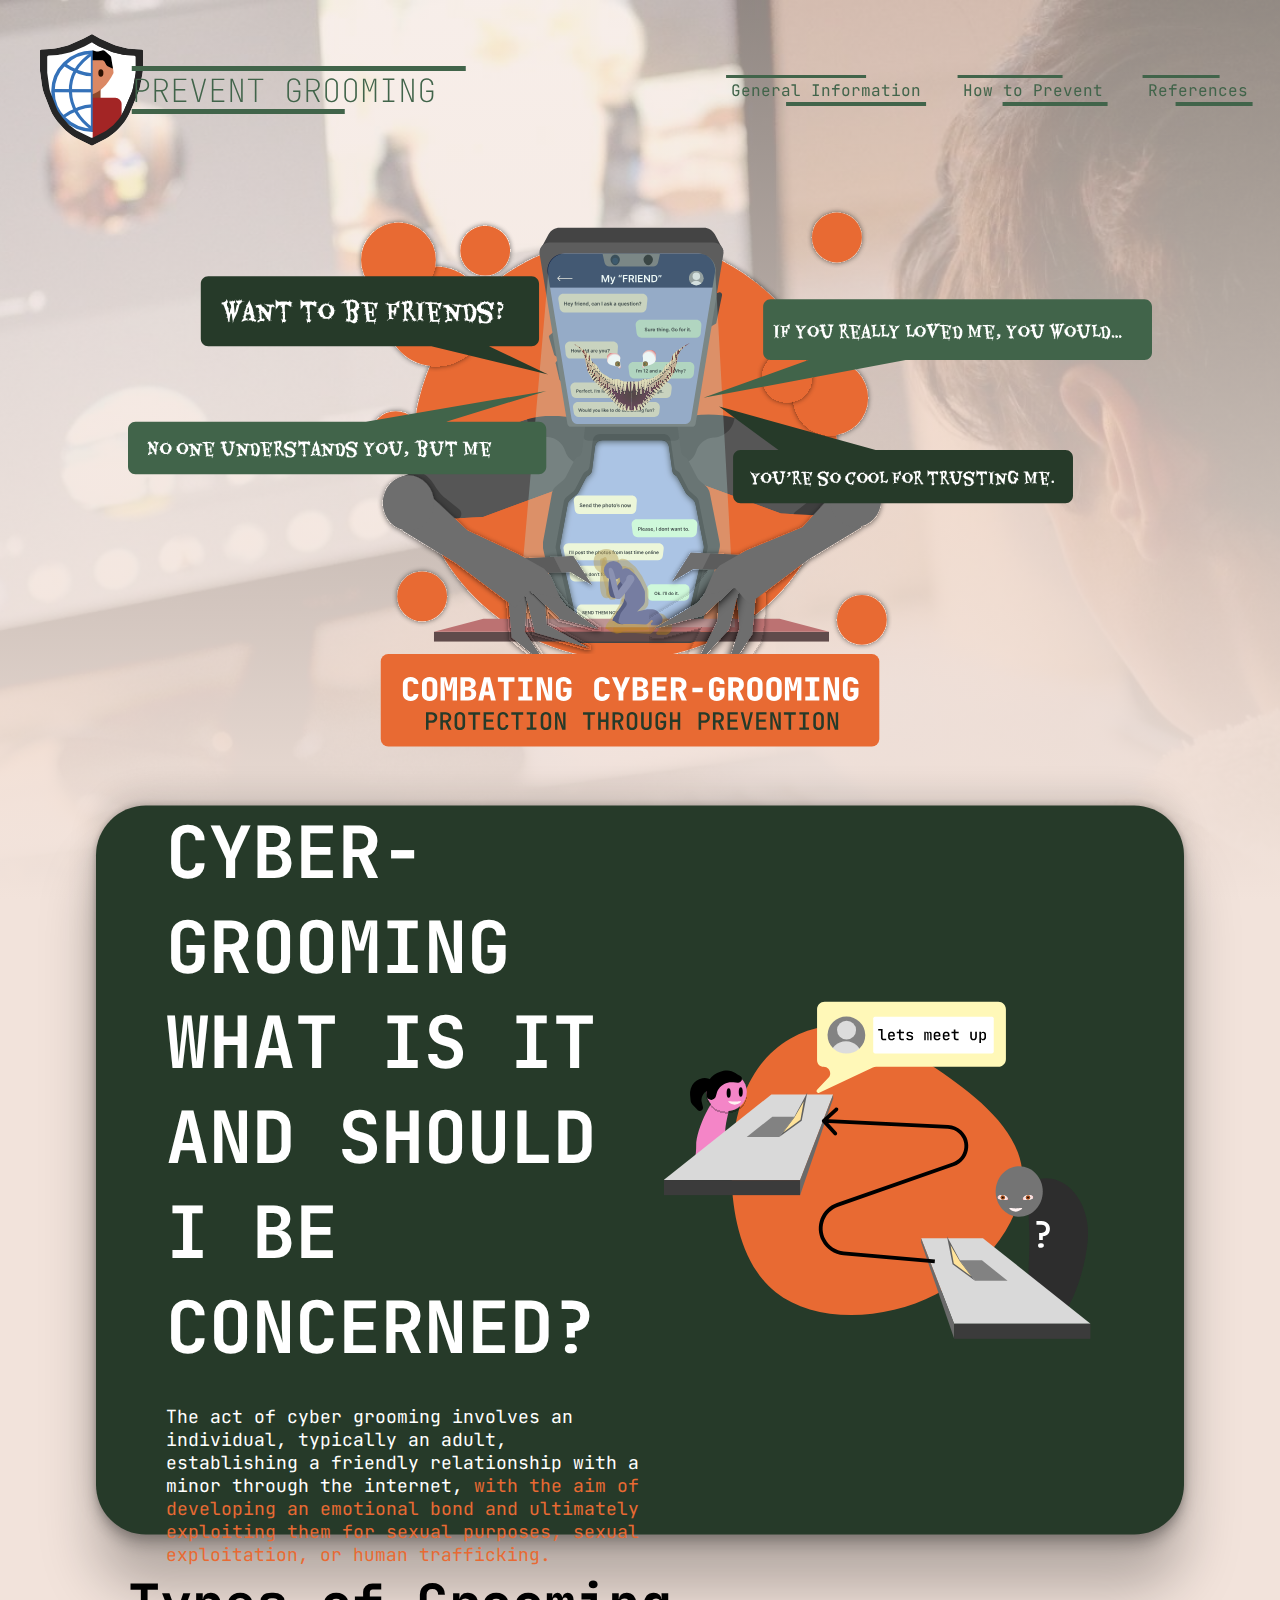
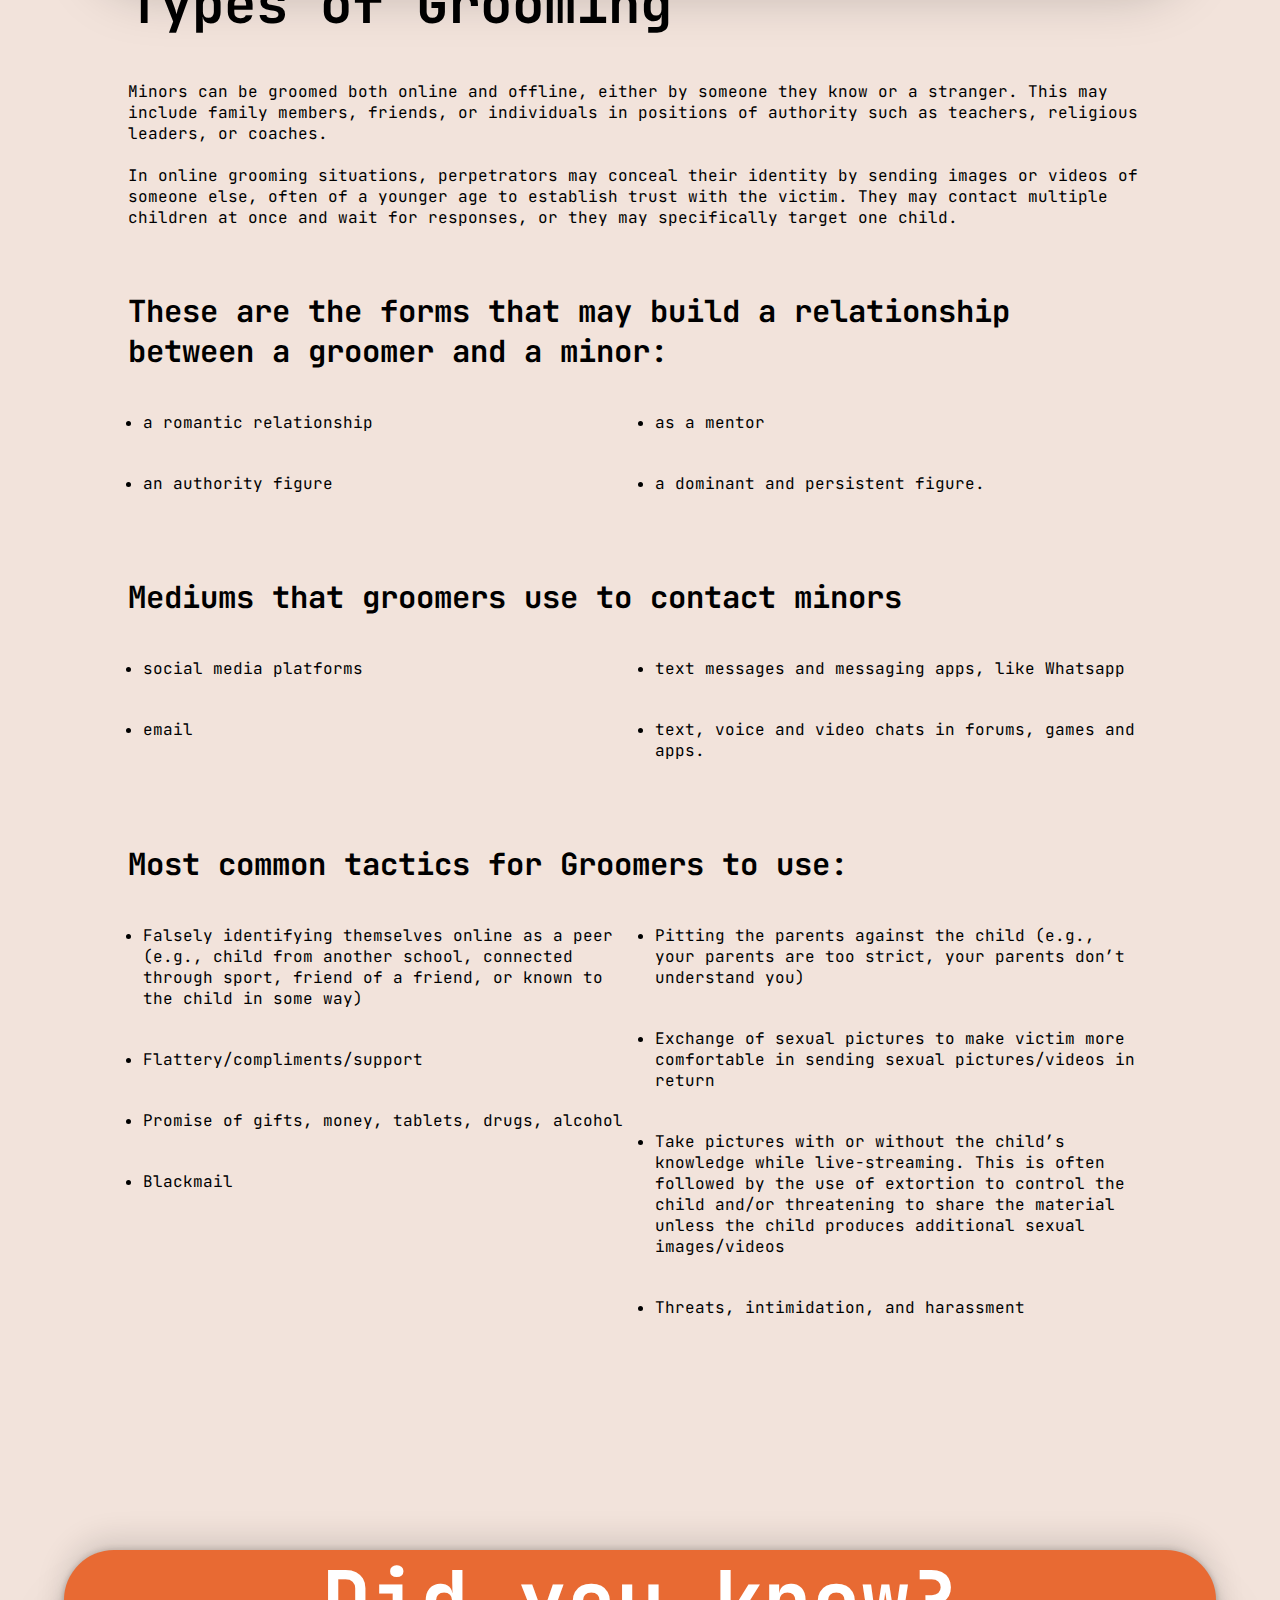
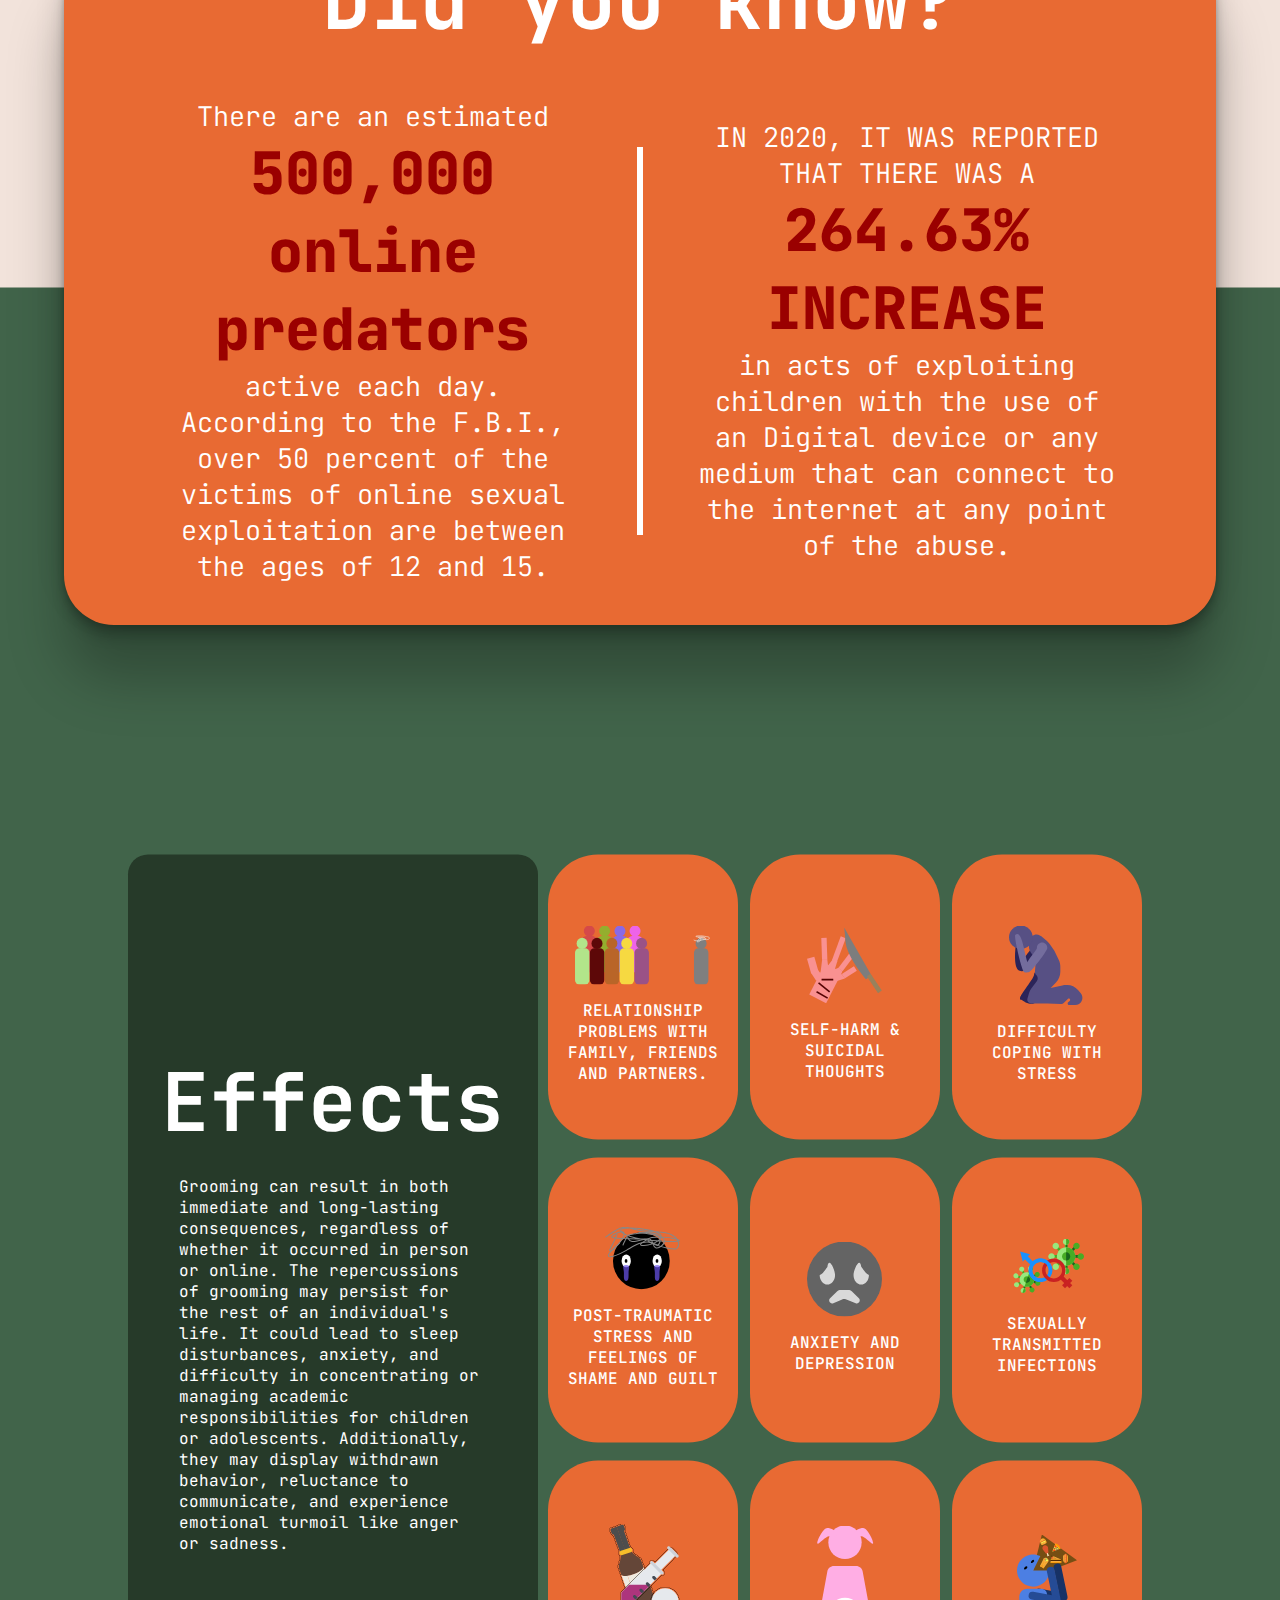
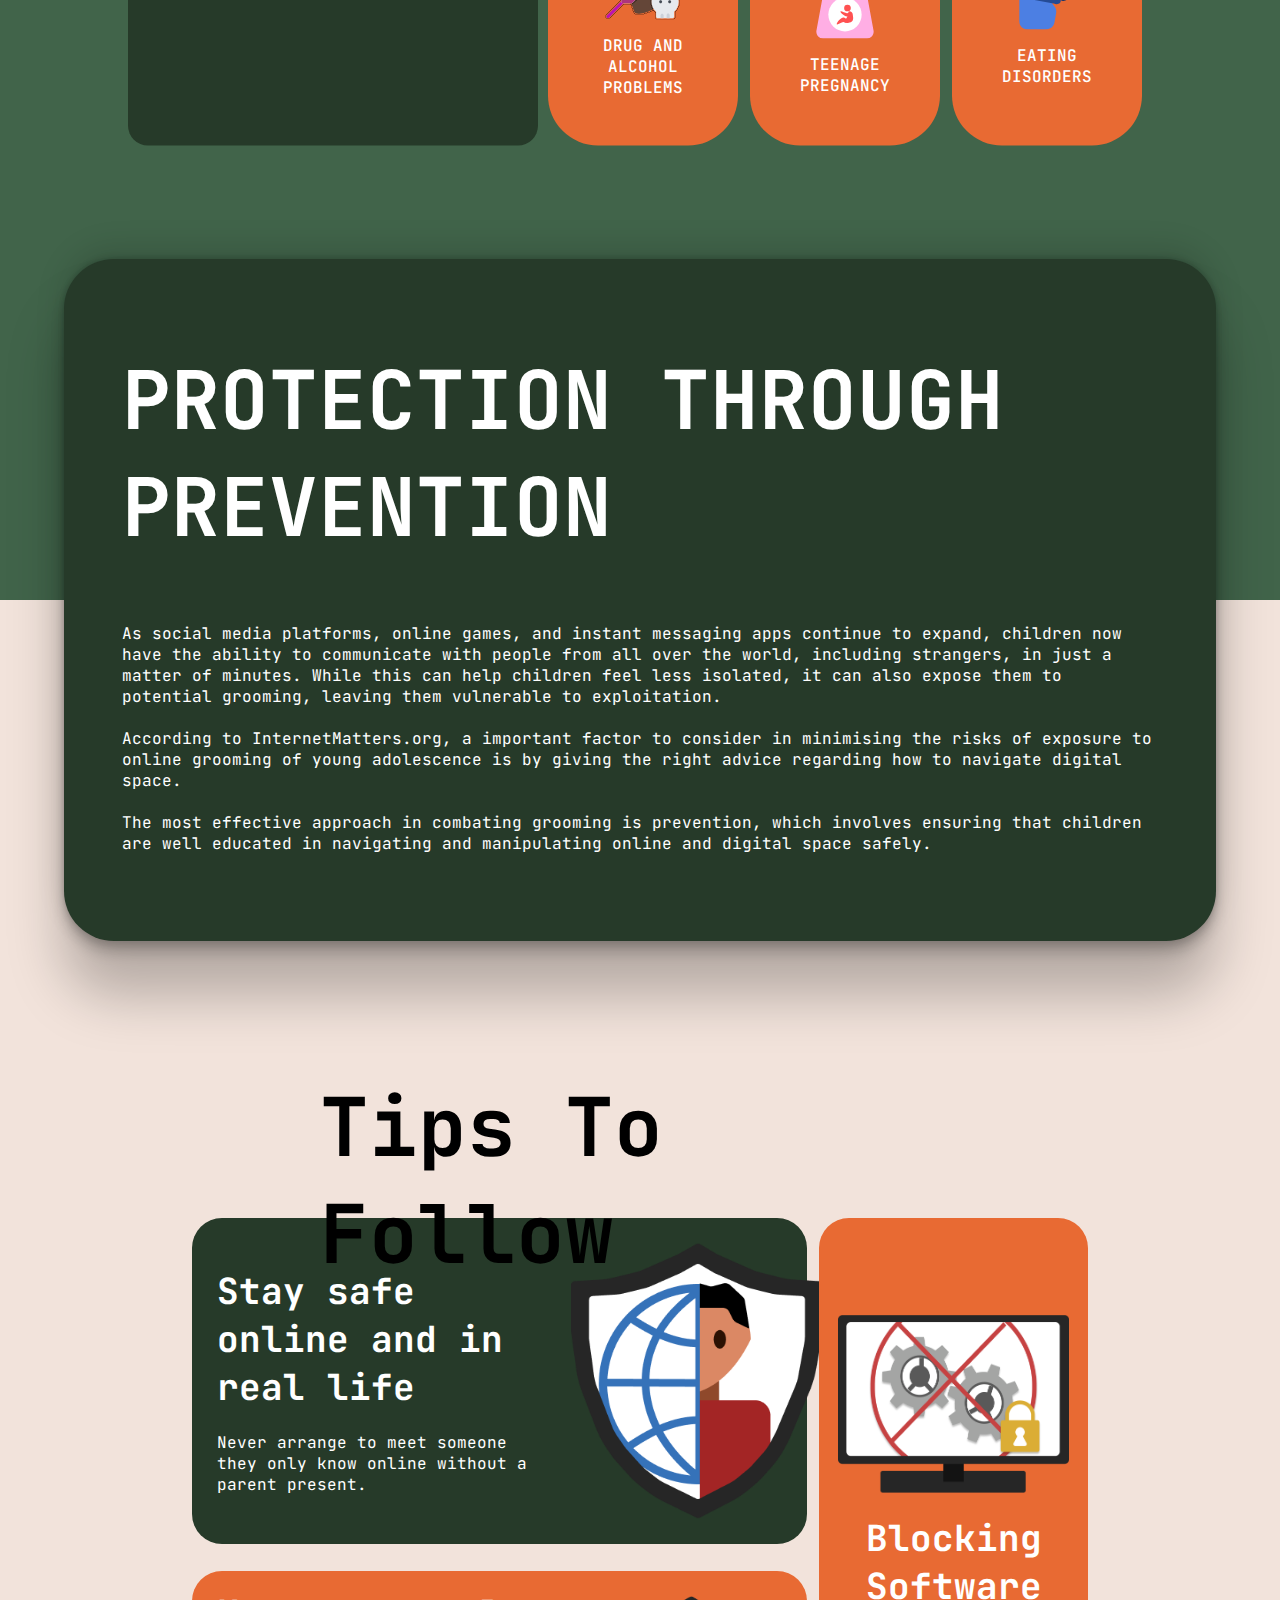
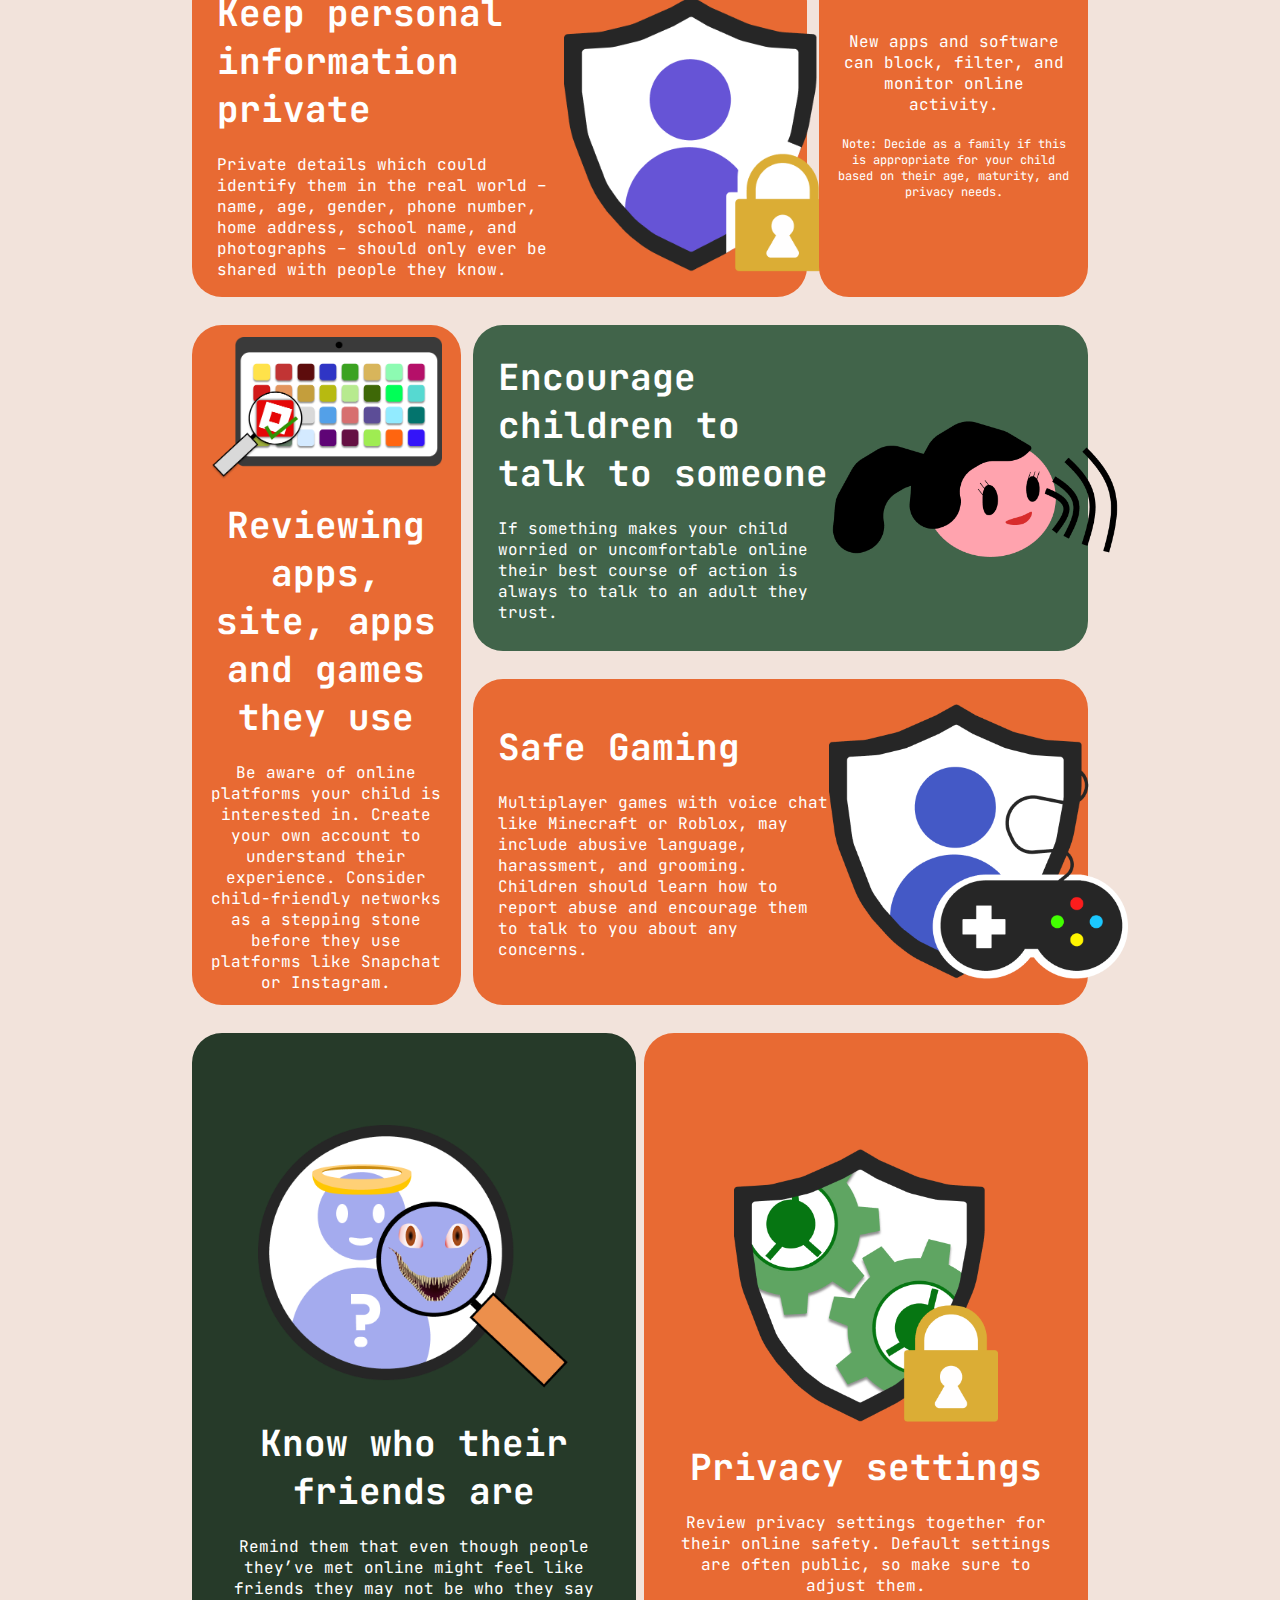
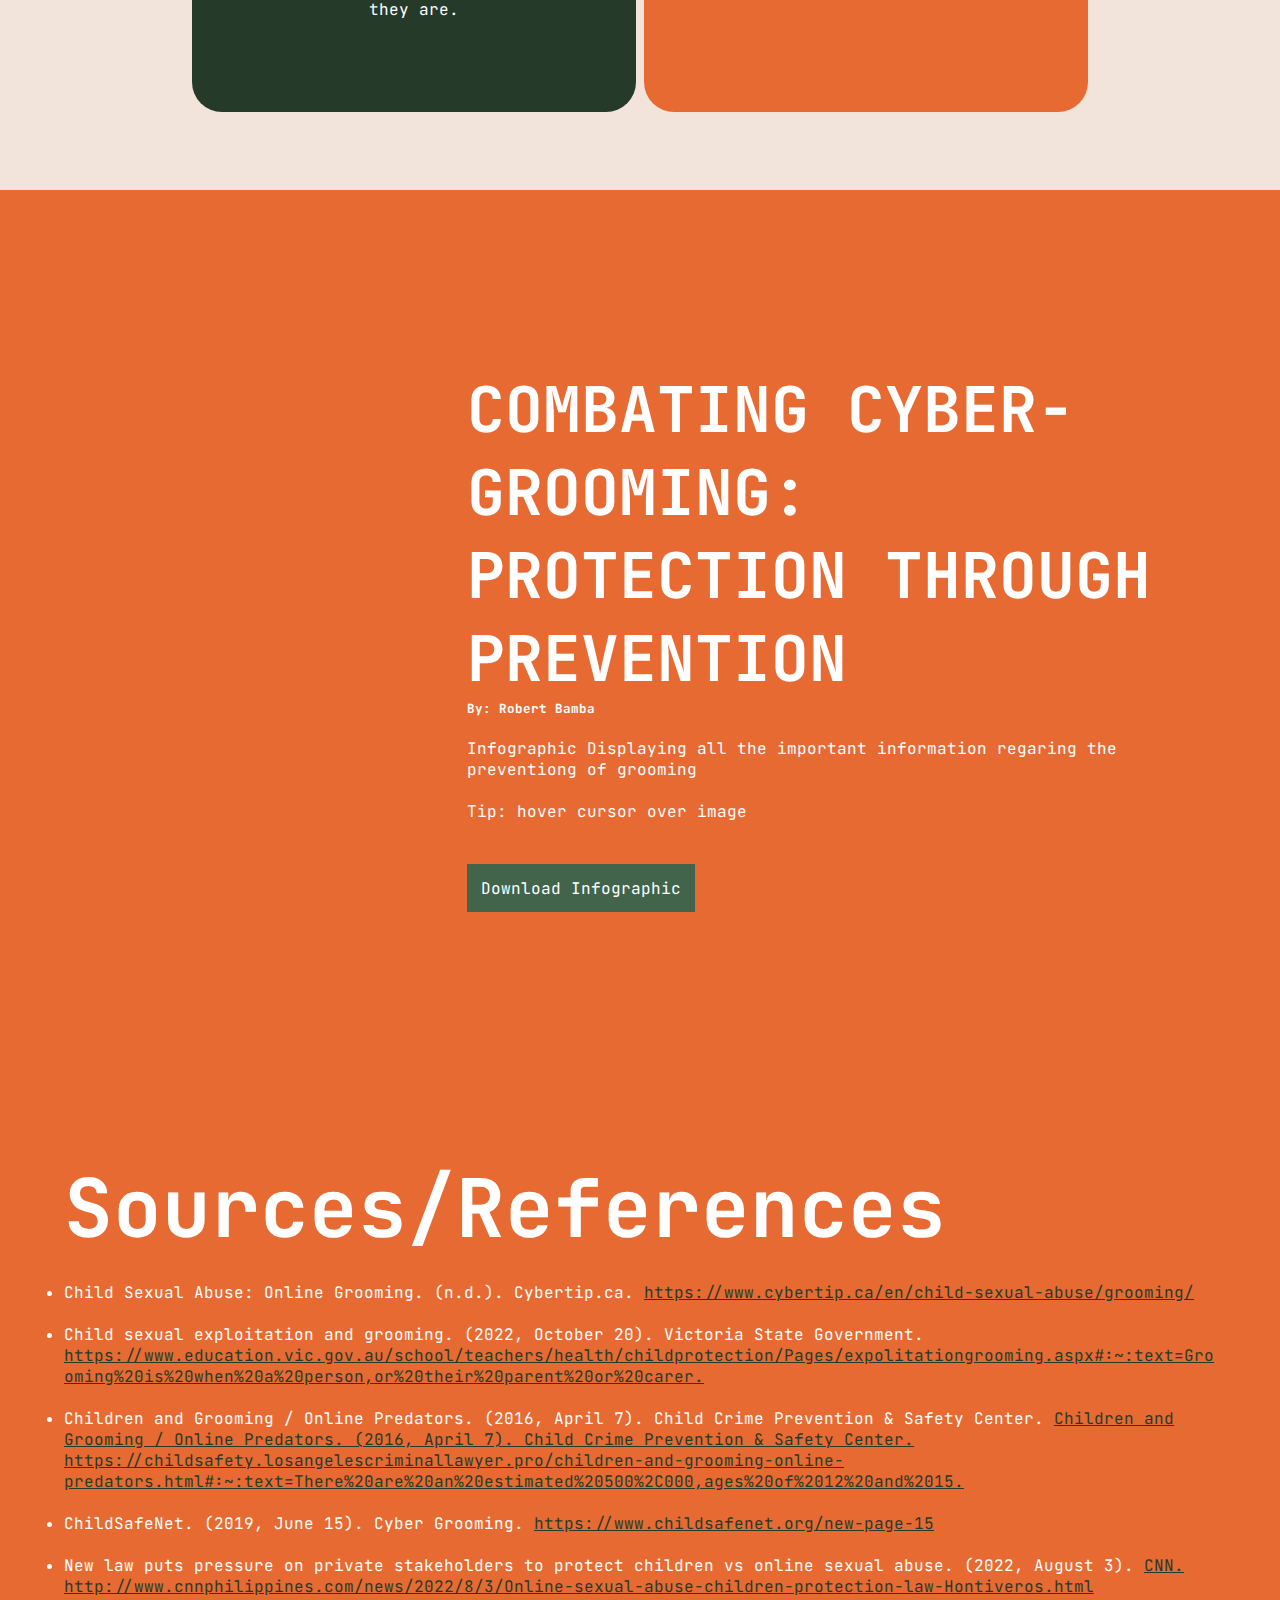
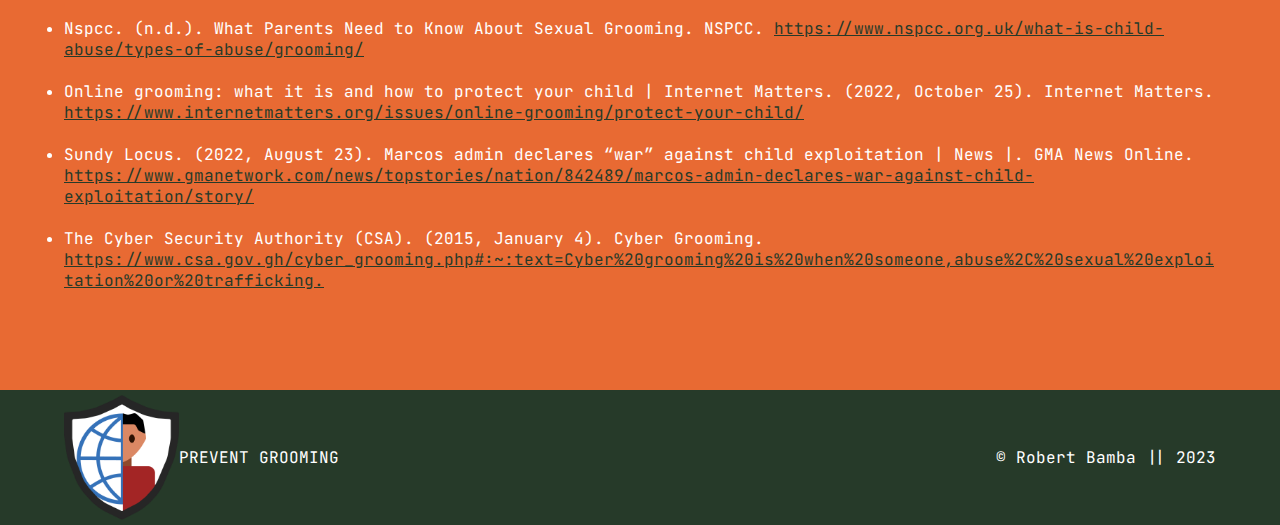
==== commit 06a9bf9c: "Update index.html" ====
--- a/MIL-Mini PT/index.html
+++ b/MIL-Mini PT/index.html
@@ -32,16 +32,13 @@
         <nav>
           <ul>
             <li>
-              <a href="#" class="l-1">General Information</a>
-            </li>
-            <li>
-              <a href="#" class="l-2">How to Prevent</a>
-            </li>
-            <li>
-              <a href="#" class="l-3">References</a>
-            </li>
-            <li>
-              <a href="#" class="l-4">Blog</a>
+              <a href="#link1" class="l-1">General Information</a>
+            </li>
+            <li>
+              <a href="#link2" class="l-2">How to Prevent</a>
+            </li>
+            <li>
+              <a href="#link3" class="l-3">References</a>
             </li>
           </ul>
         </nav>
@@ -55,7 +52,7 @@
         <img src="./img/Home.svg" alt="">
       </section>
 
-      <section class="about">
+      <section class="about" id="link1">
         <div class="block">
           <div class="left c">
 
@@ -267,7 +264,7 @@
 
       </section>
 
-      <section class="prevention">
+      <section class="prevention" id="link2">
         <div class="info">
           <div class="container">
             <h1>PROTECTION THROUGH PREVENTION</h1>
@@ -430,7 +427,7 @@
         </div>
       </section>
 
-      <section class="ref">
+      <section class="ref" id="link3">
         <h1>Sources/References</h1>
         <br>
         <div class="list">
@@ -520,4 +517,4 @@
 
   <script src="./app.js"></script>
 </body>
-</html>+</html>
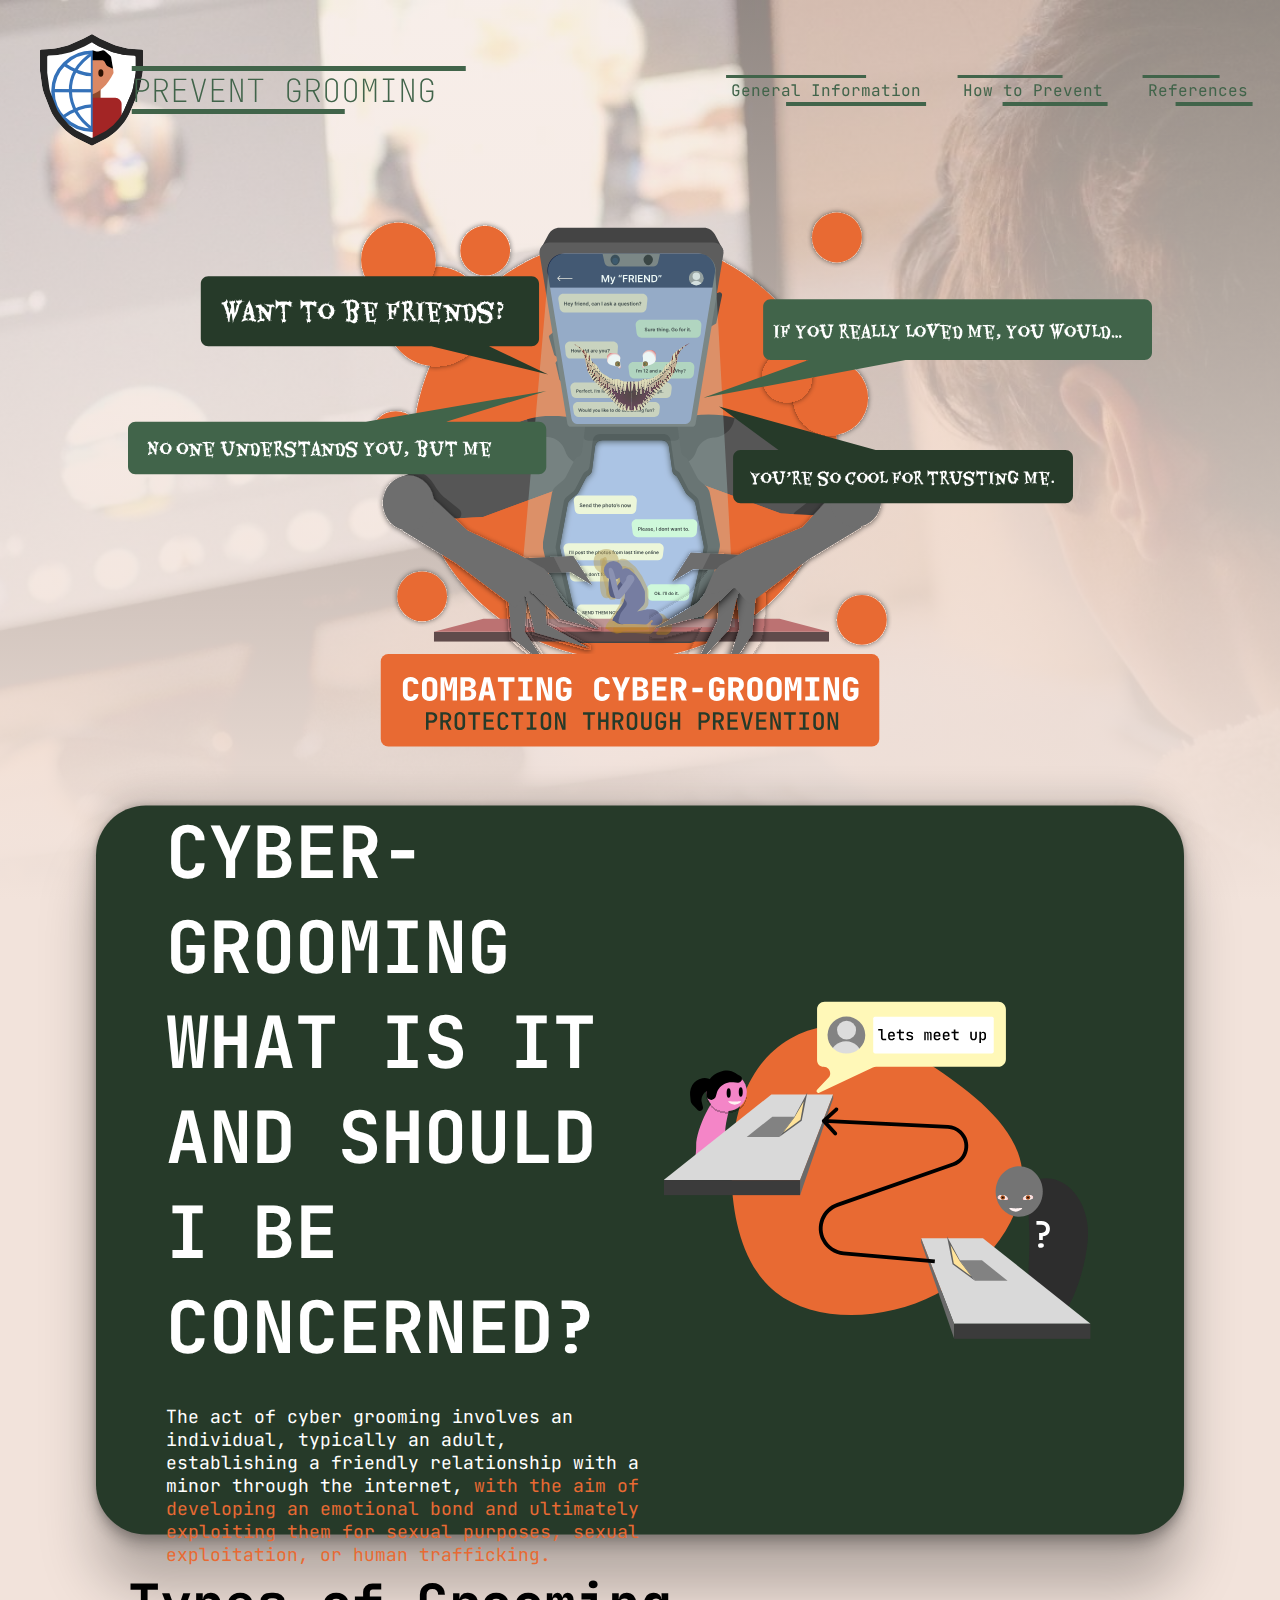
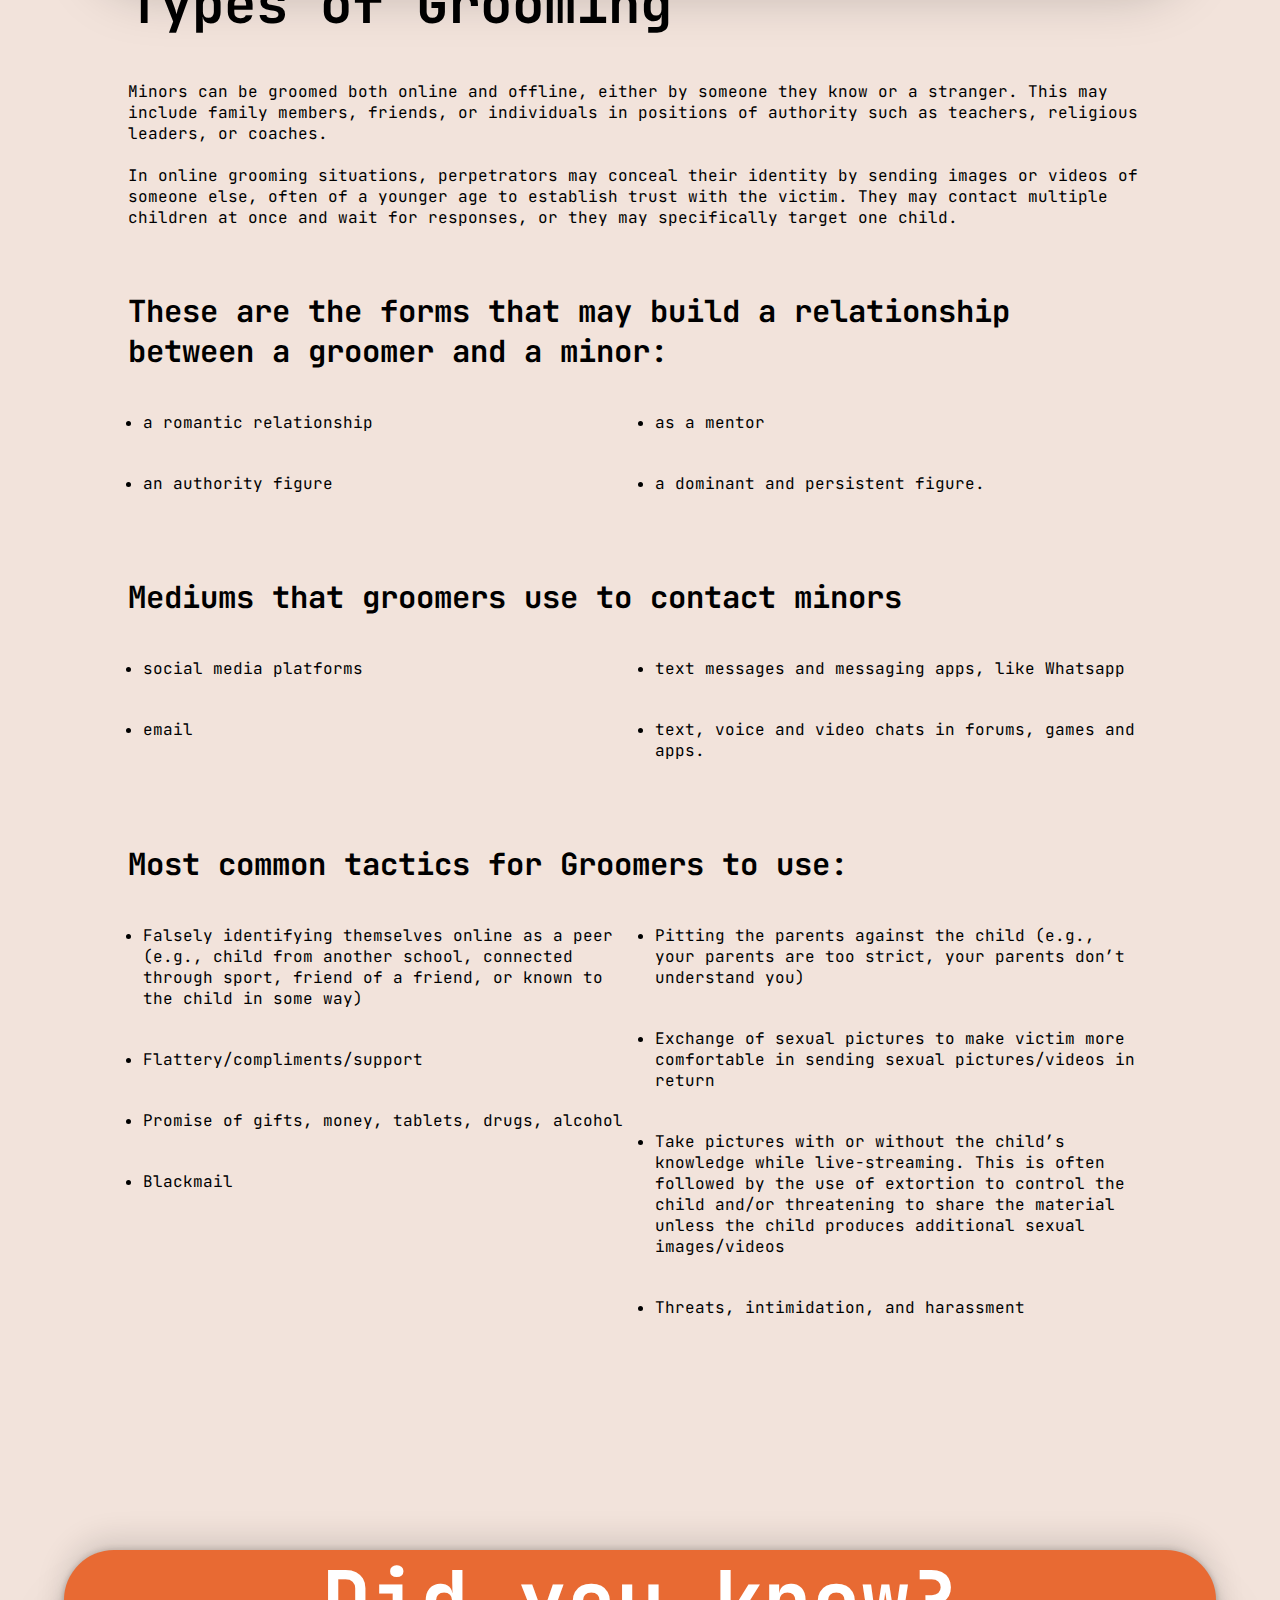
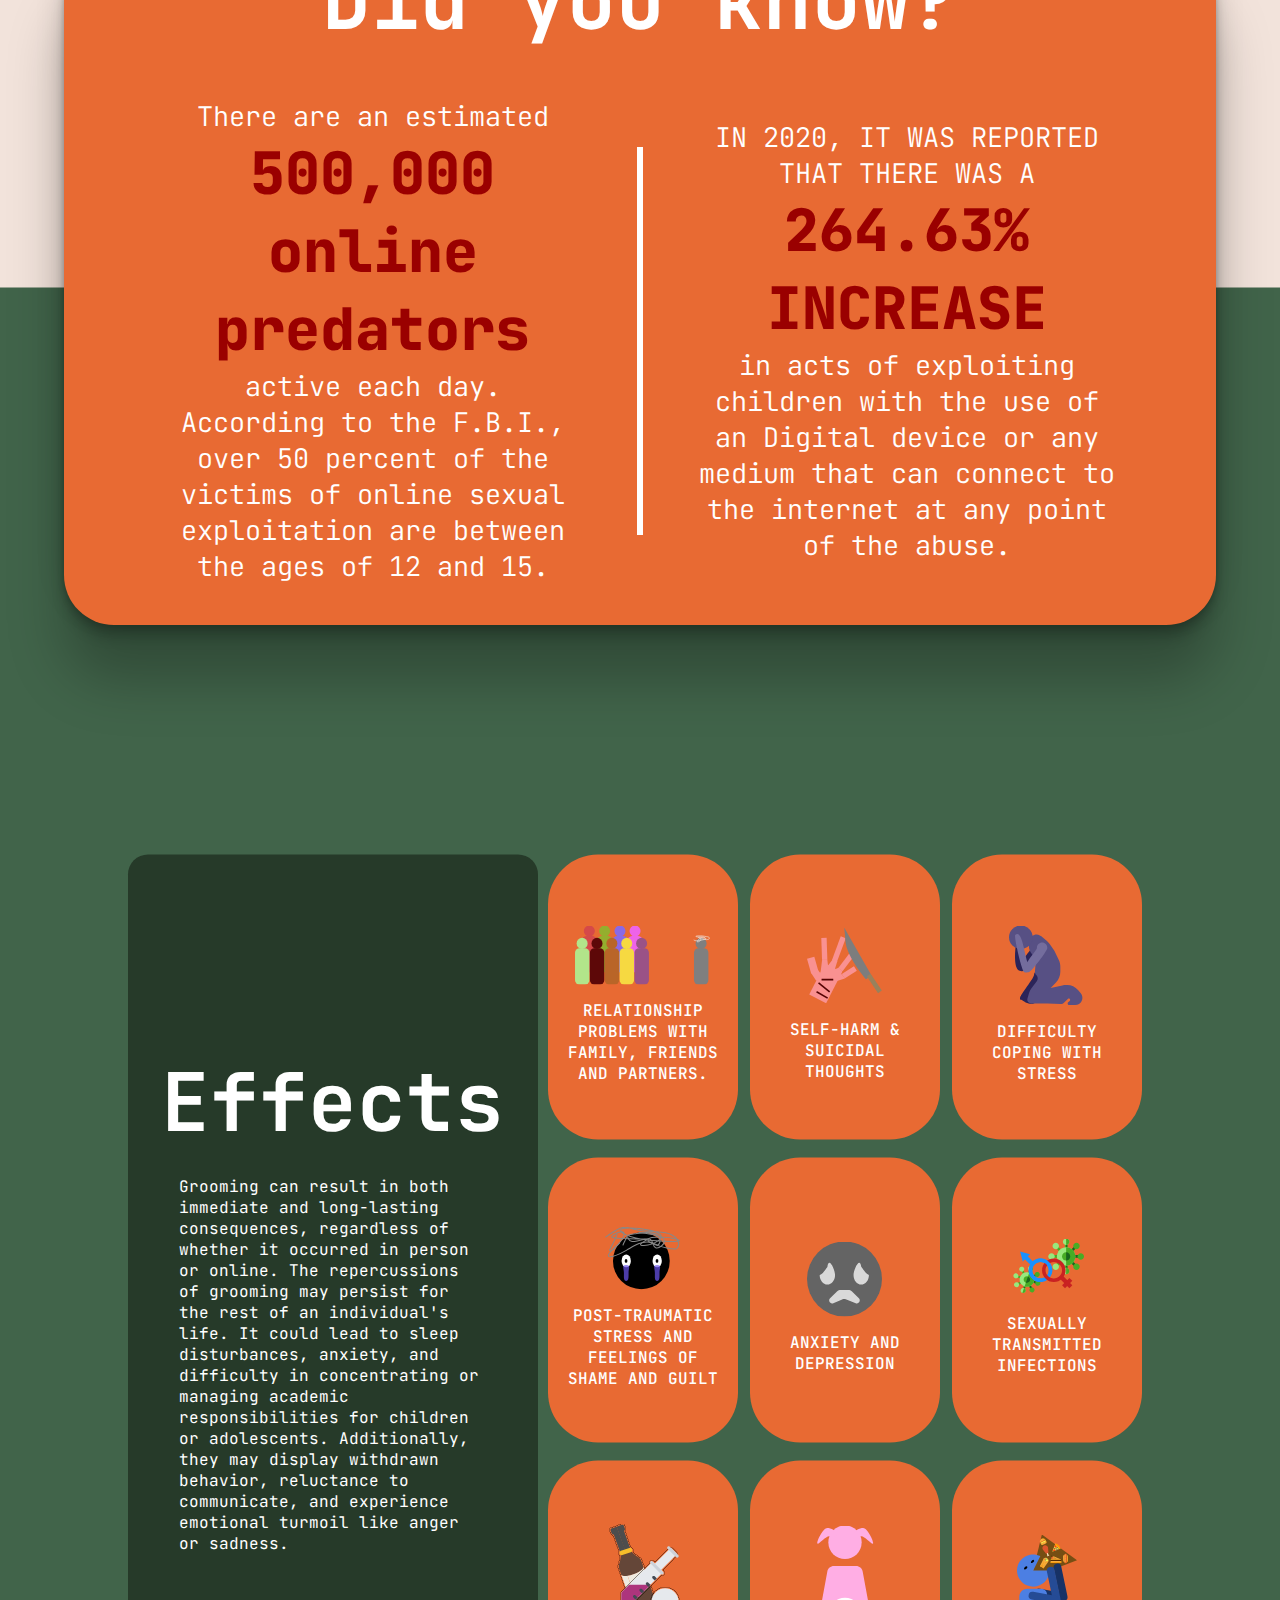
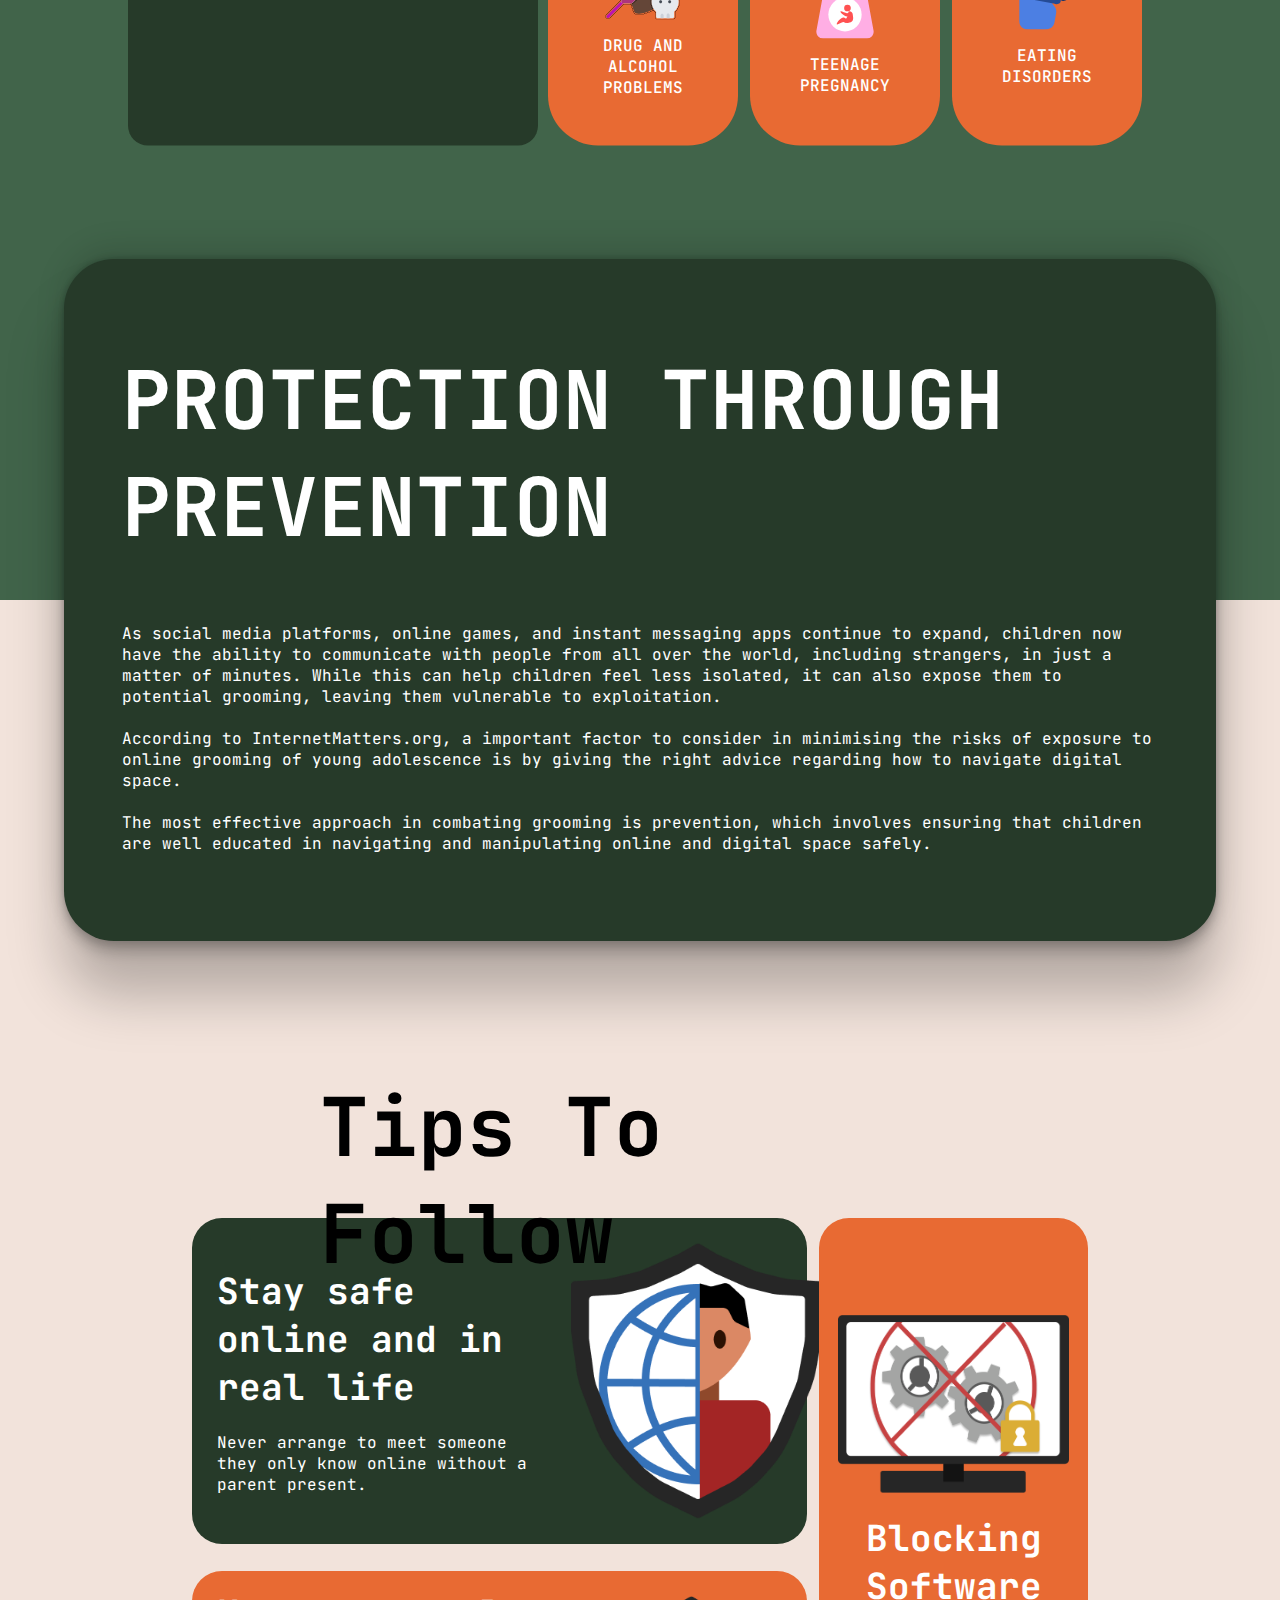
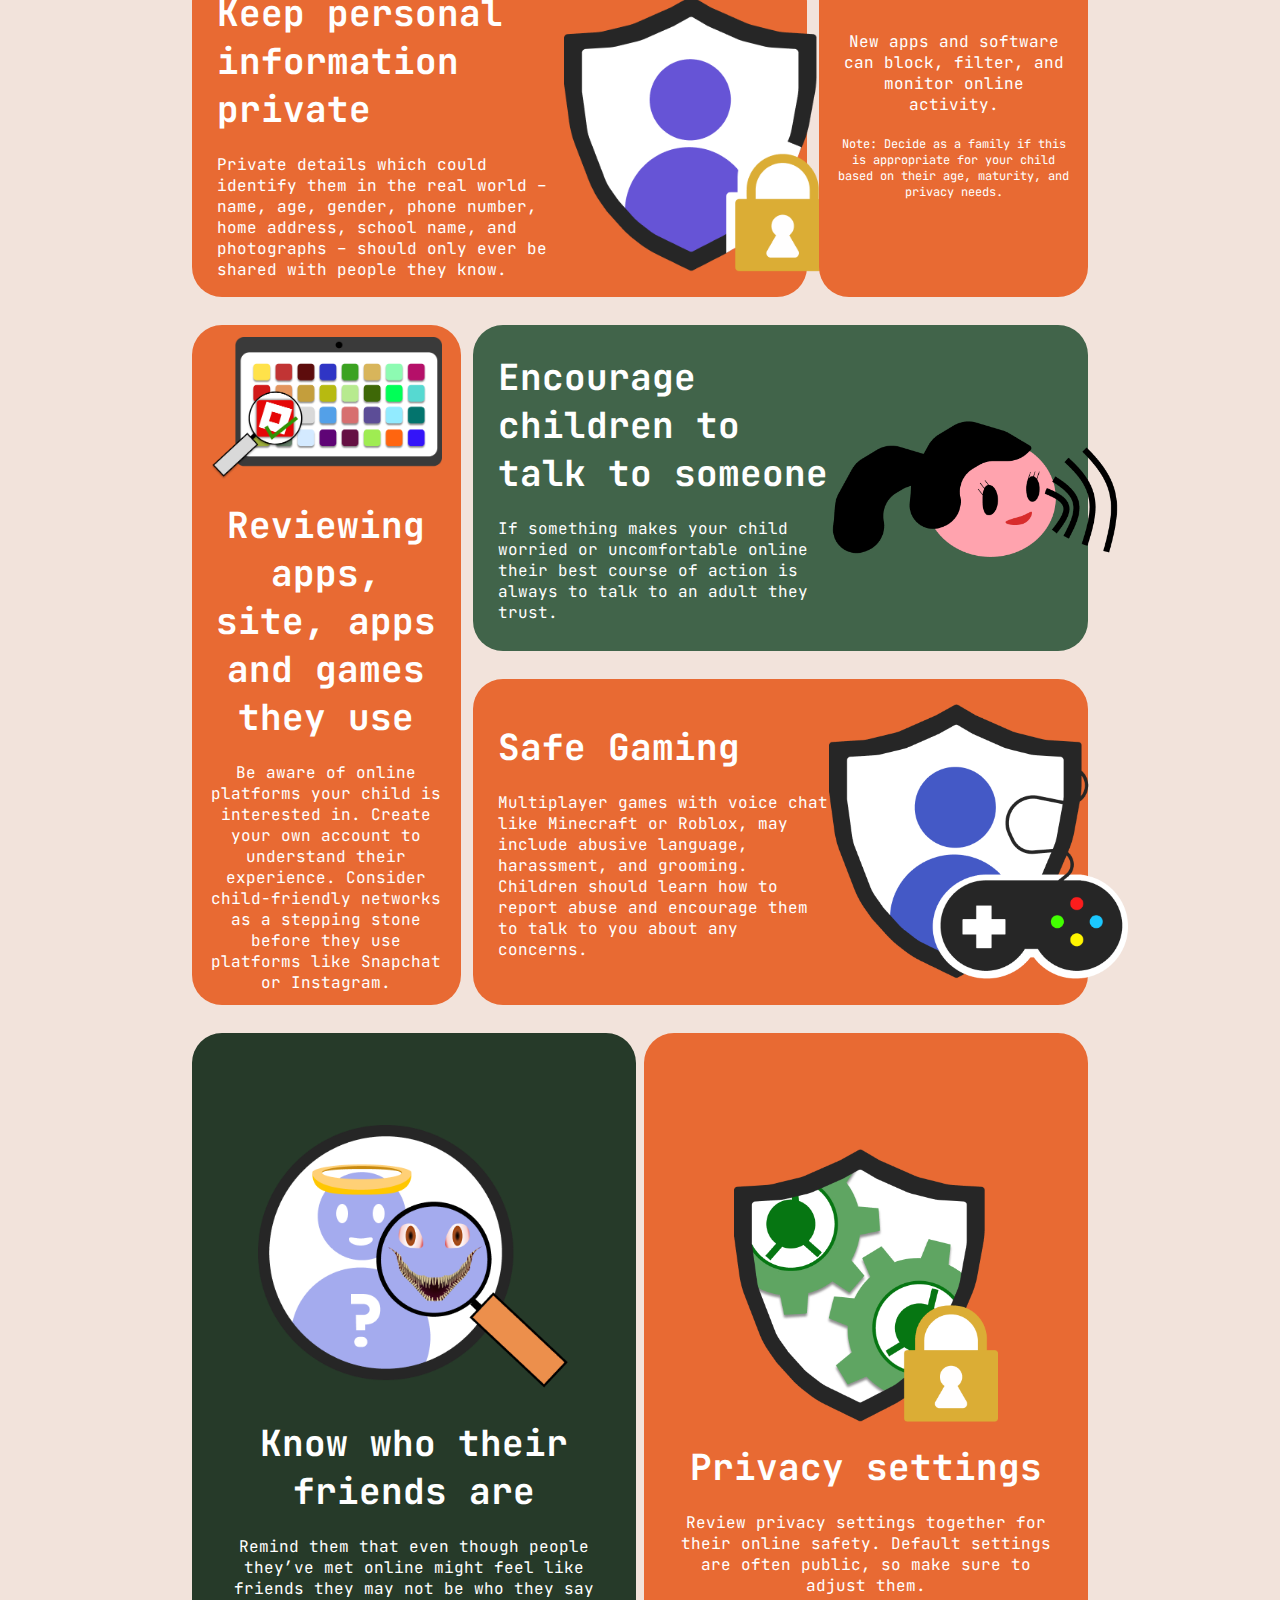
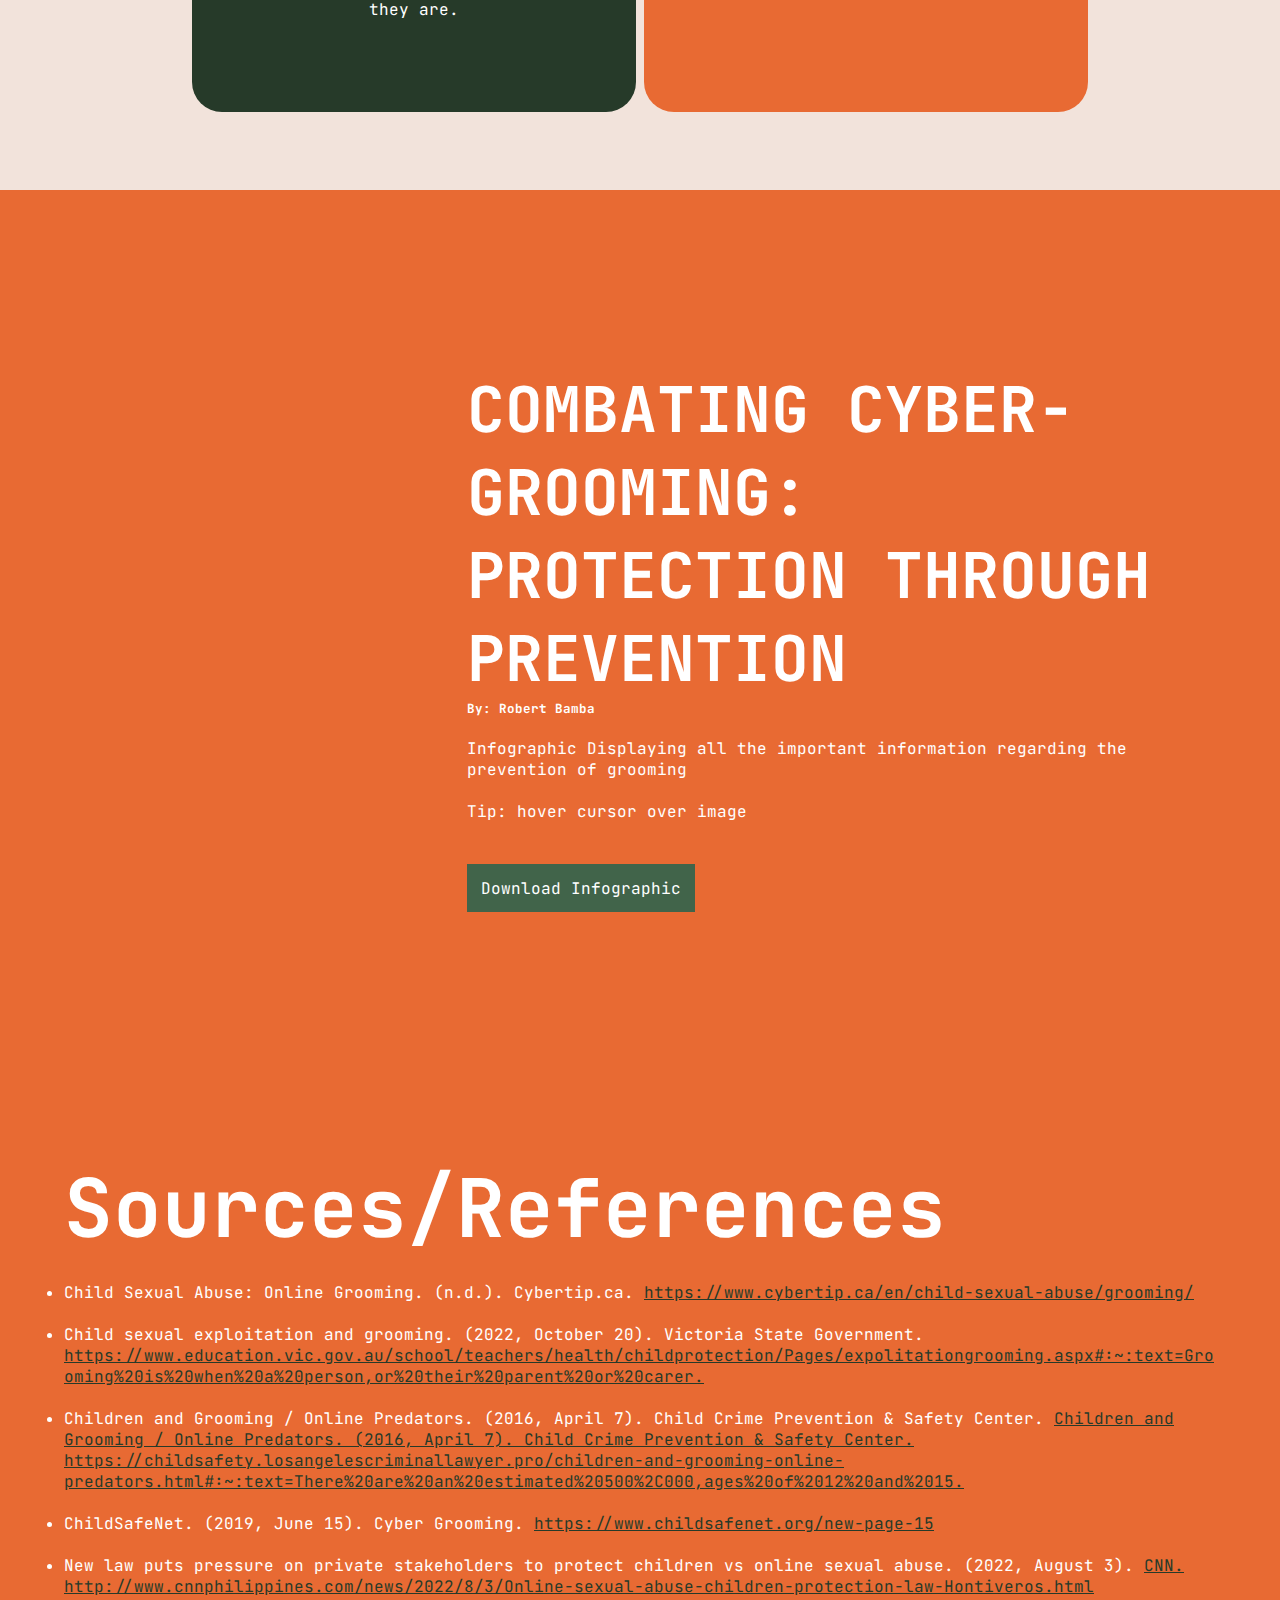
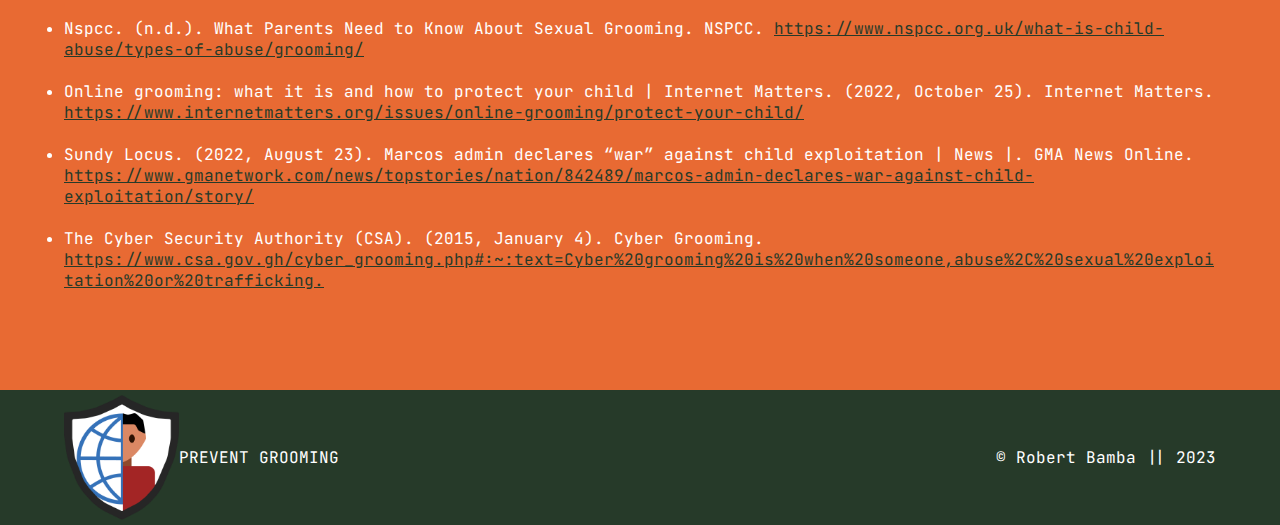
==== commit feef5355: "Update index.html" ====
--- a/MIL-Mini PT/index.html
+++ b/MIL-Mini PT/index.html
@@ -418,7 +418,7 @@
             </h1>
             <h4>By: Robert Bamba</h4>
             <br>
-            <p>Infographic Displaying all the important information regaring the preventiong of grooming</p>
+            <p>Infographic Displaying all the important information regarding the prevention of grooming</p>
             <br>
             Tip: hover cursor over image
             <br><br><br>
--- a/MIL-Mini PT/style.css
+++ b/MIL-Mini PT/style.css
@@ -2,6 +2,7 @@
   margin: 0;
   padding: 0;
   box-sizing: border-box;
+  scroll-behavior: smooth;
 }
 
 body {
@@ -677,4 +678,4 @@
 
 .footer .logo .img img {
   height: 100%;
-}+}
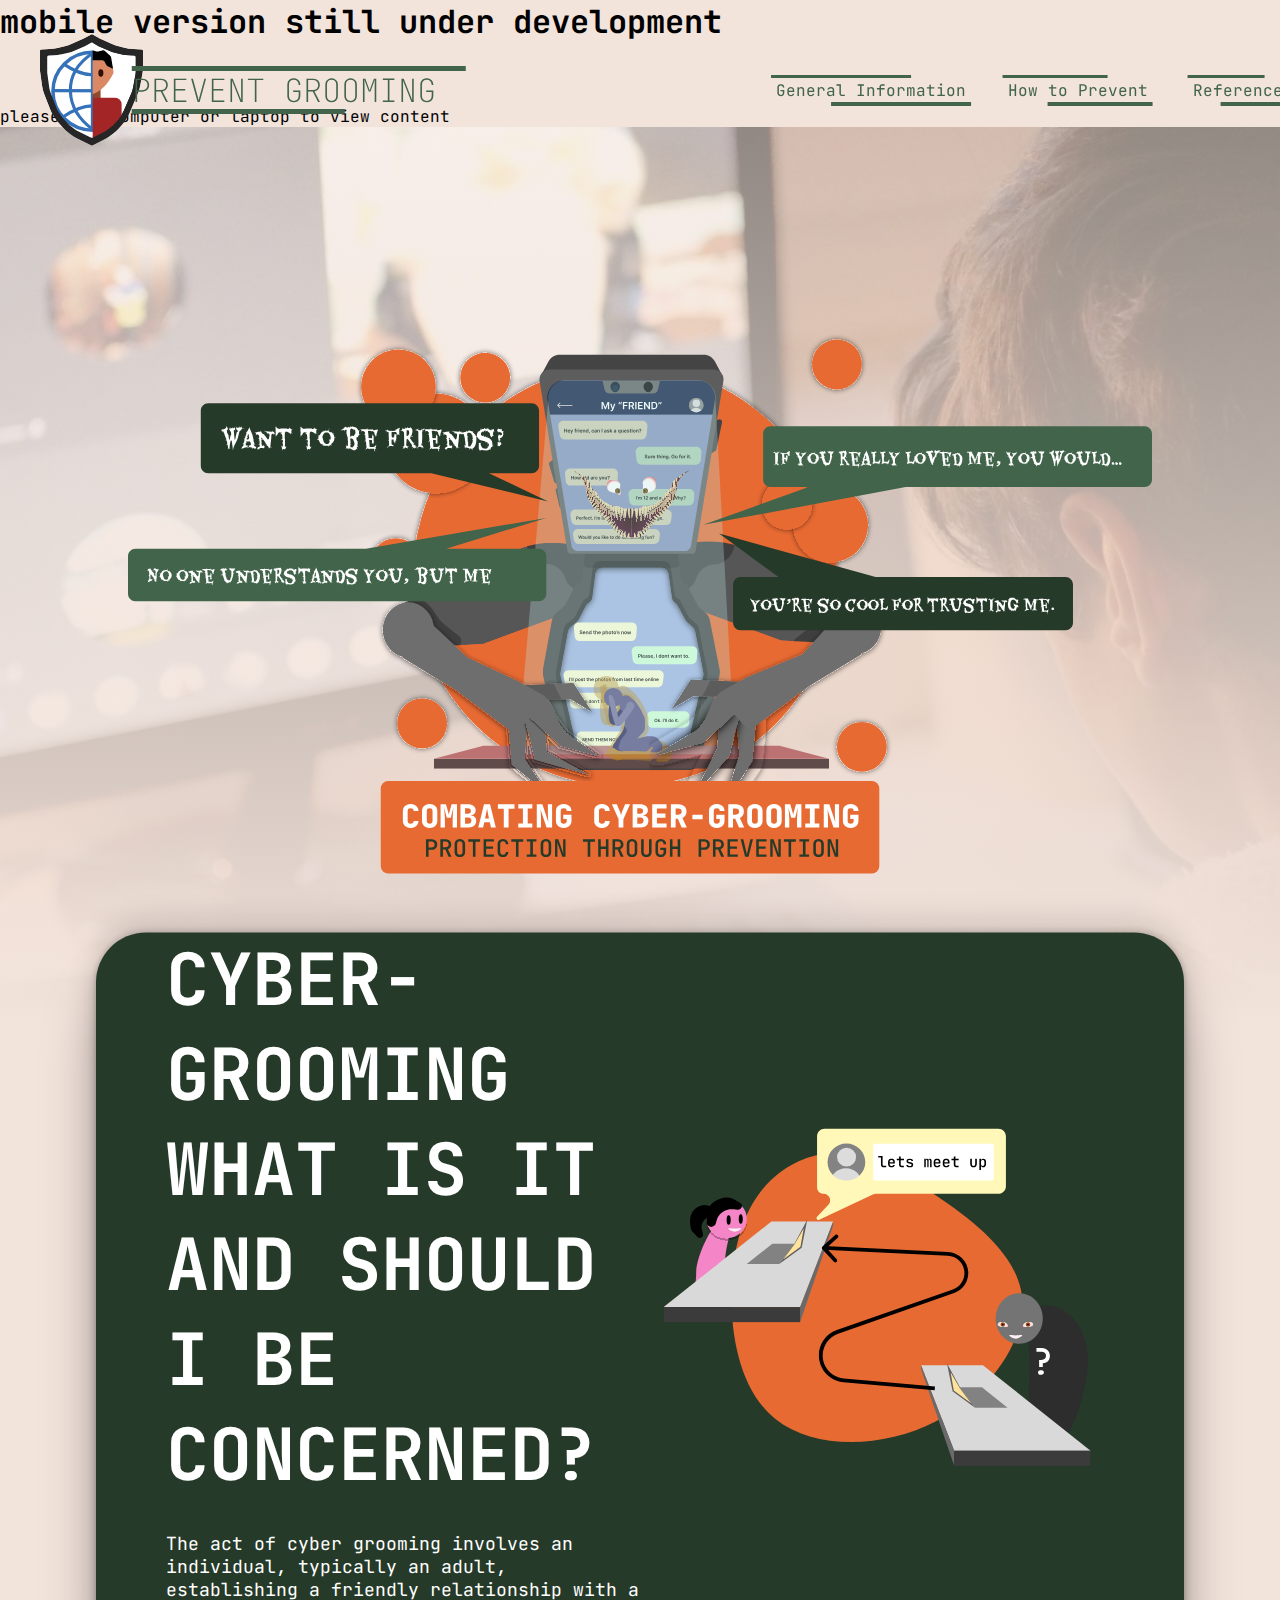
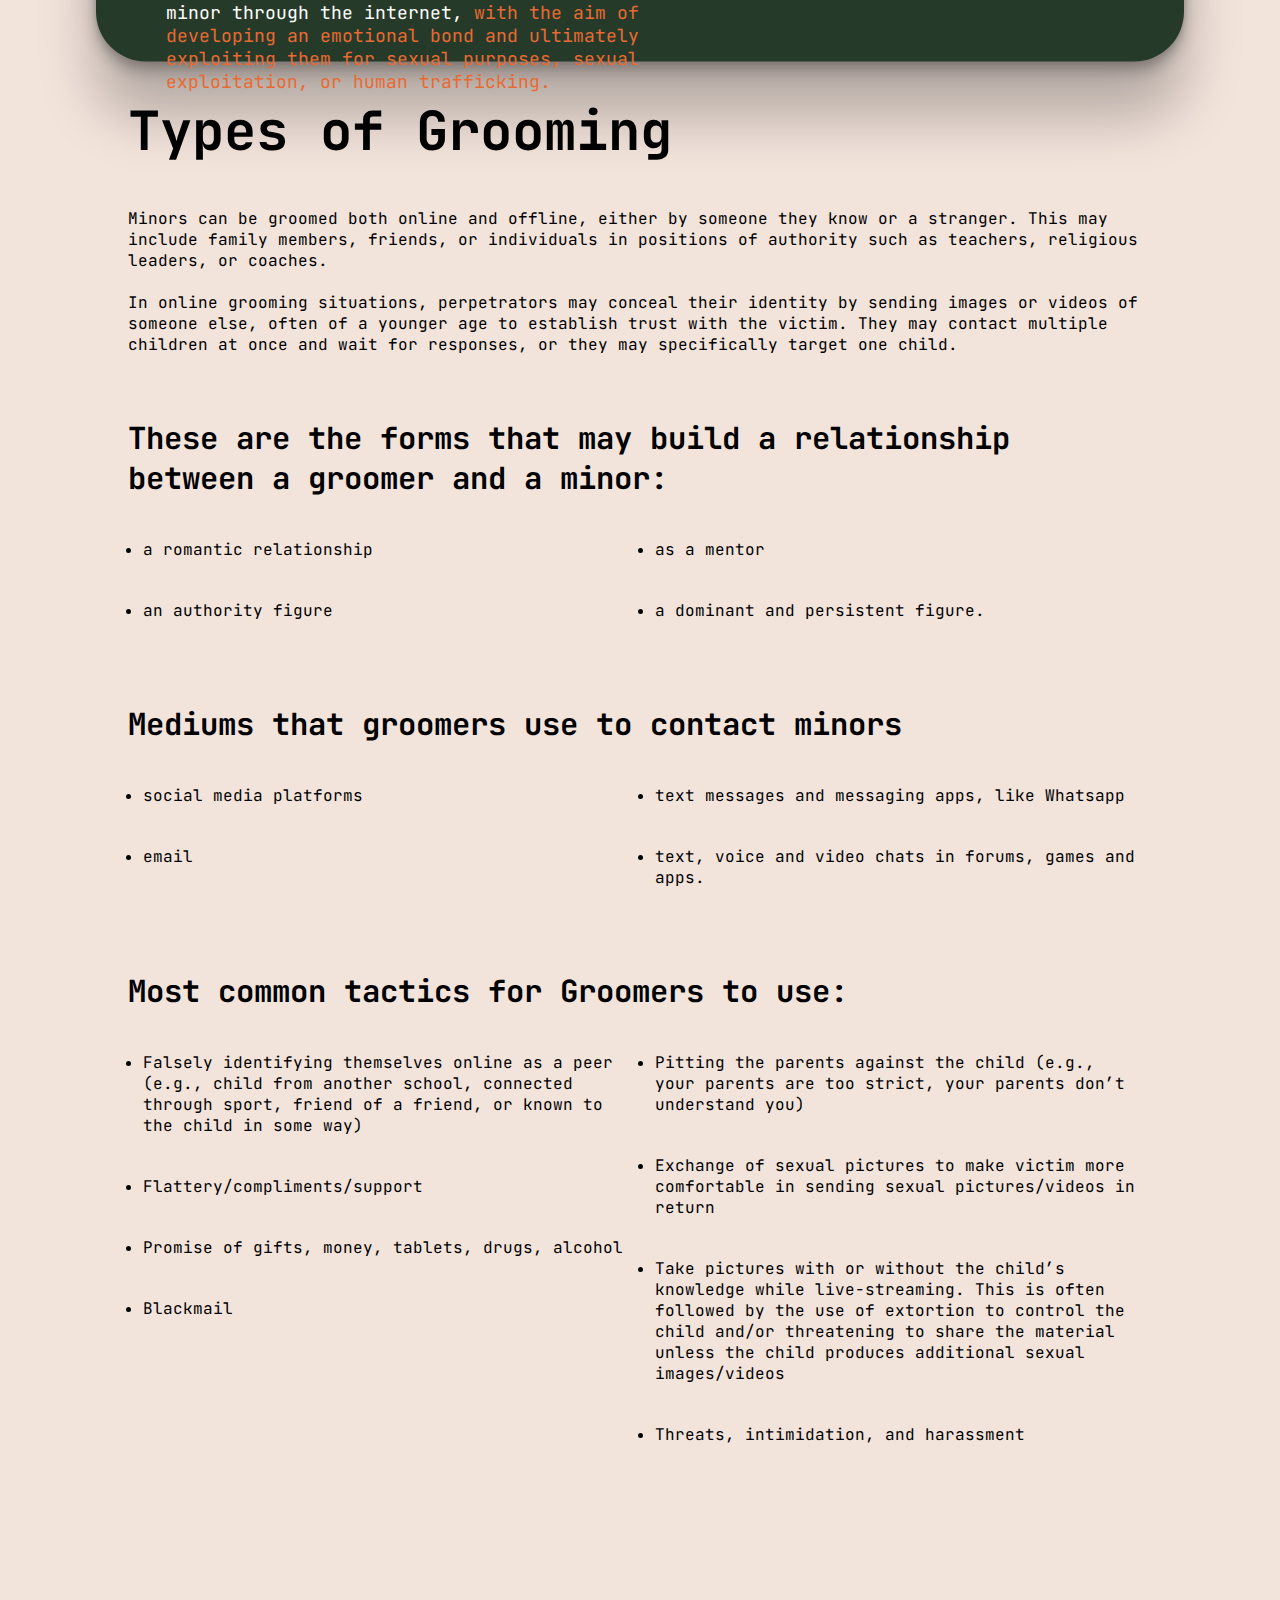
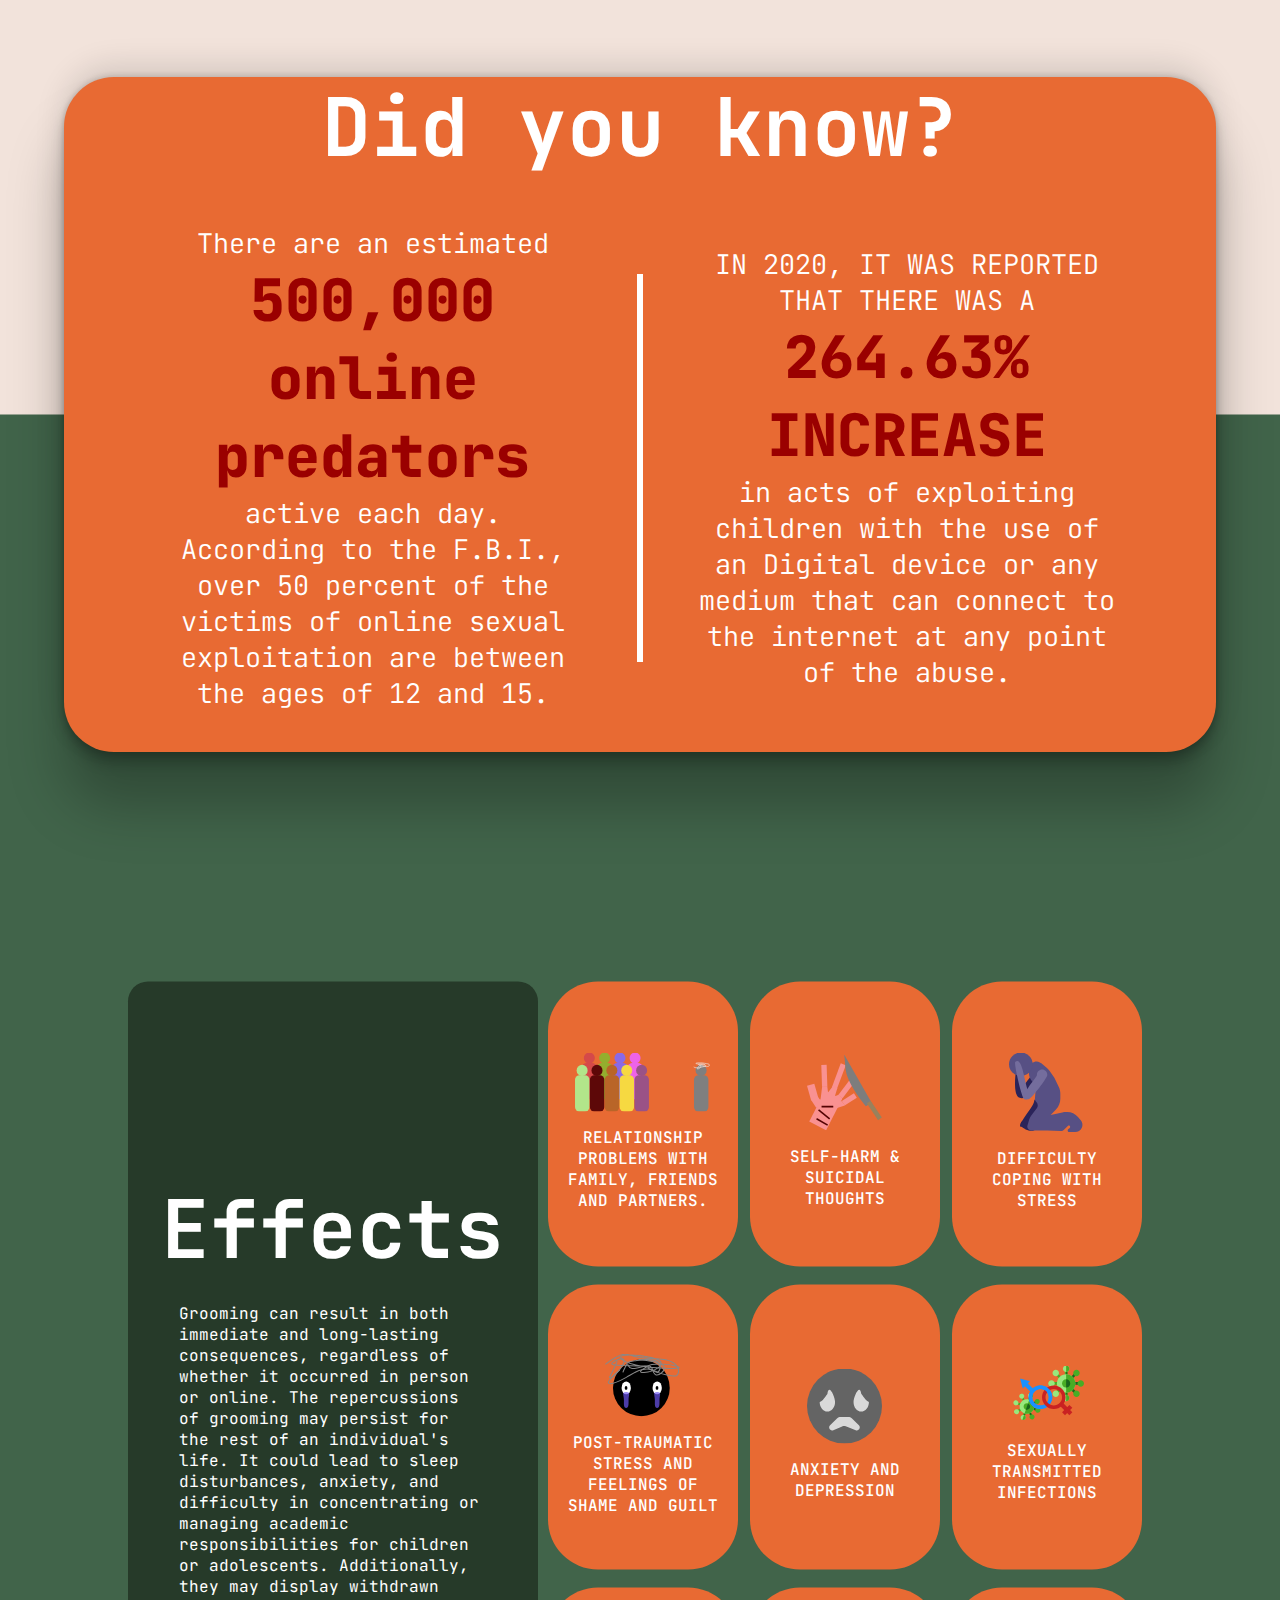
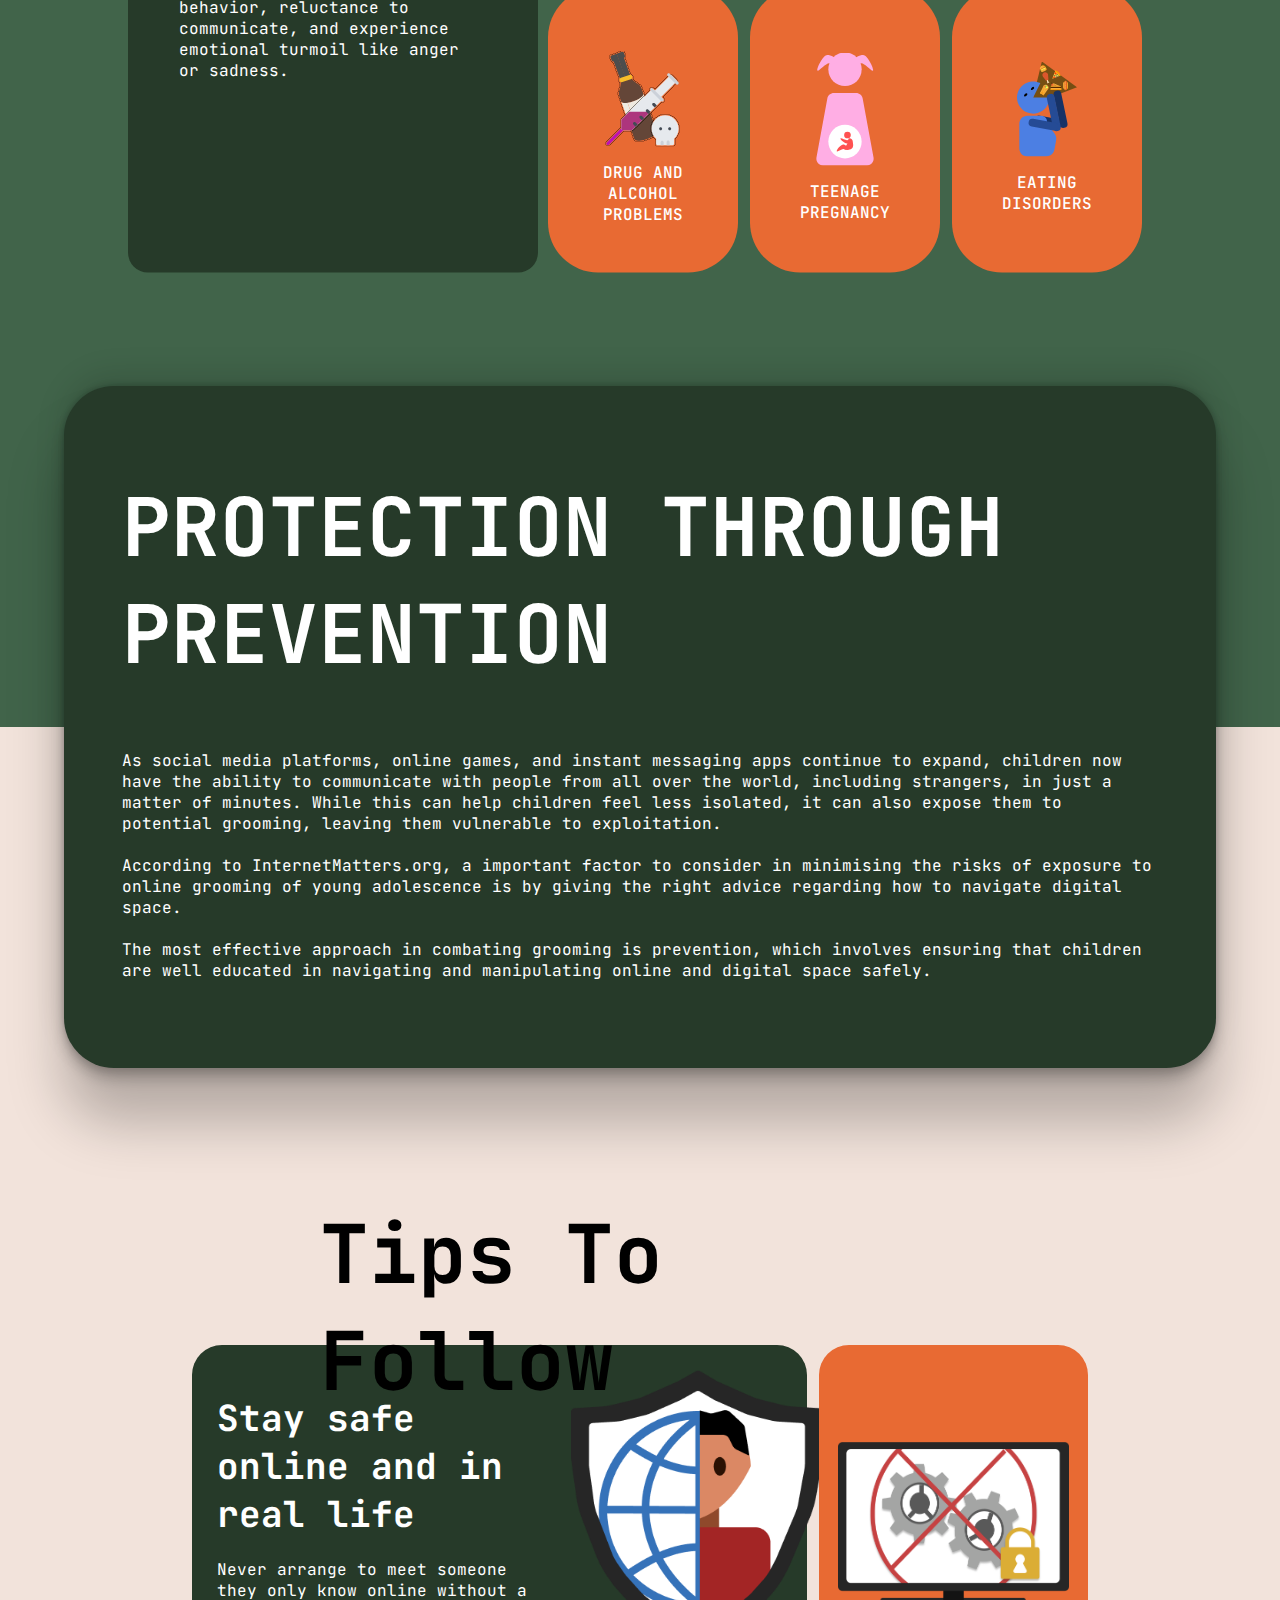
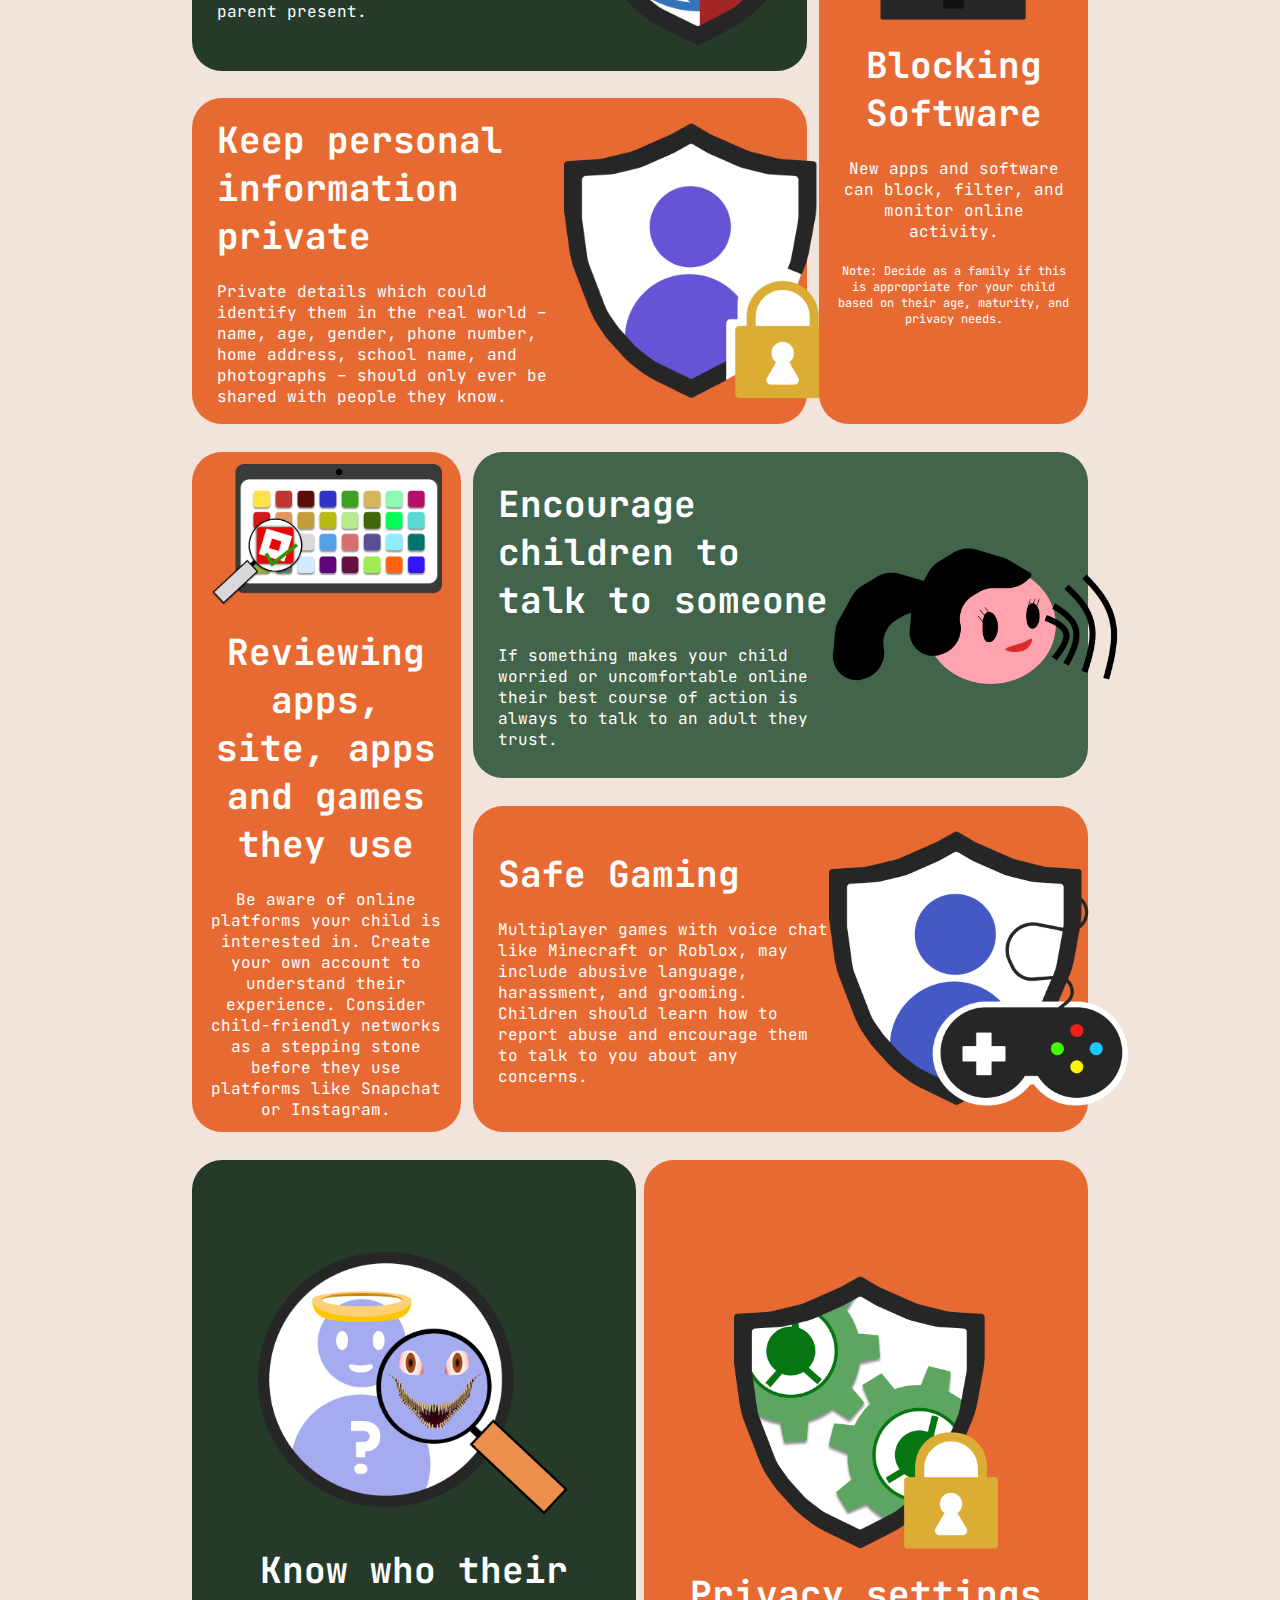
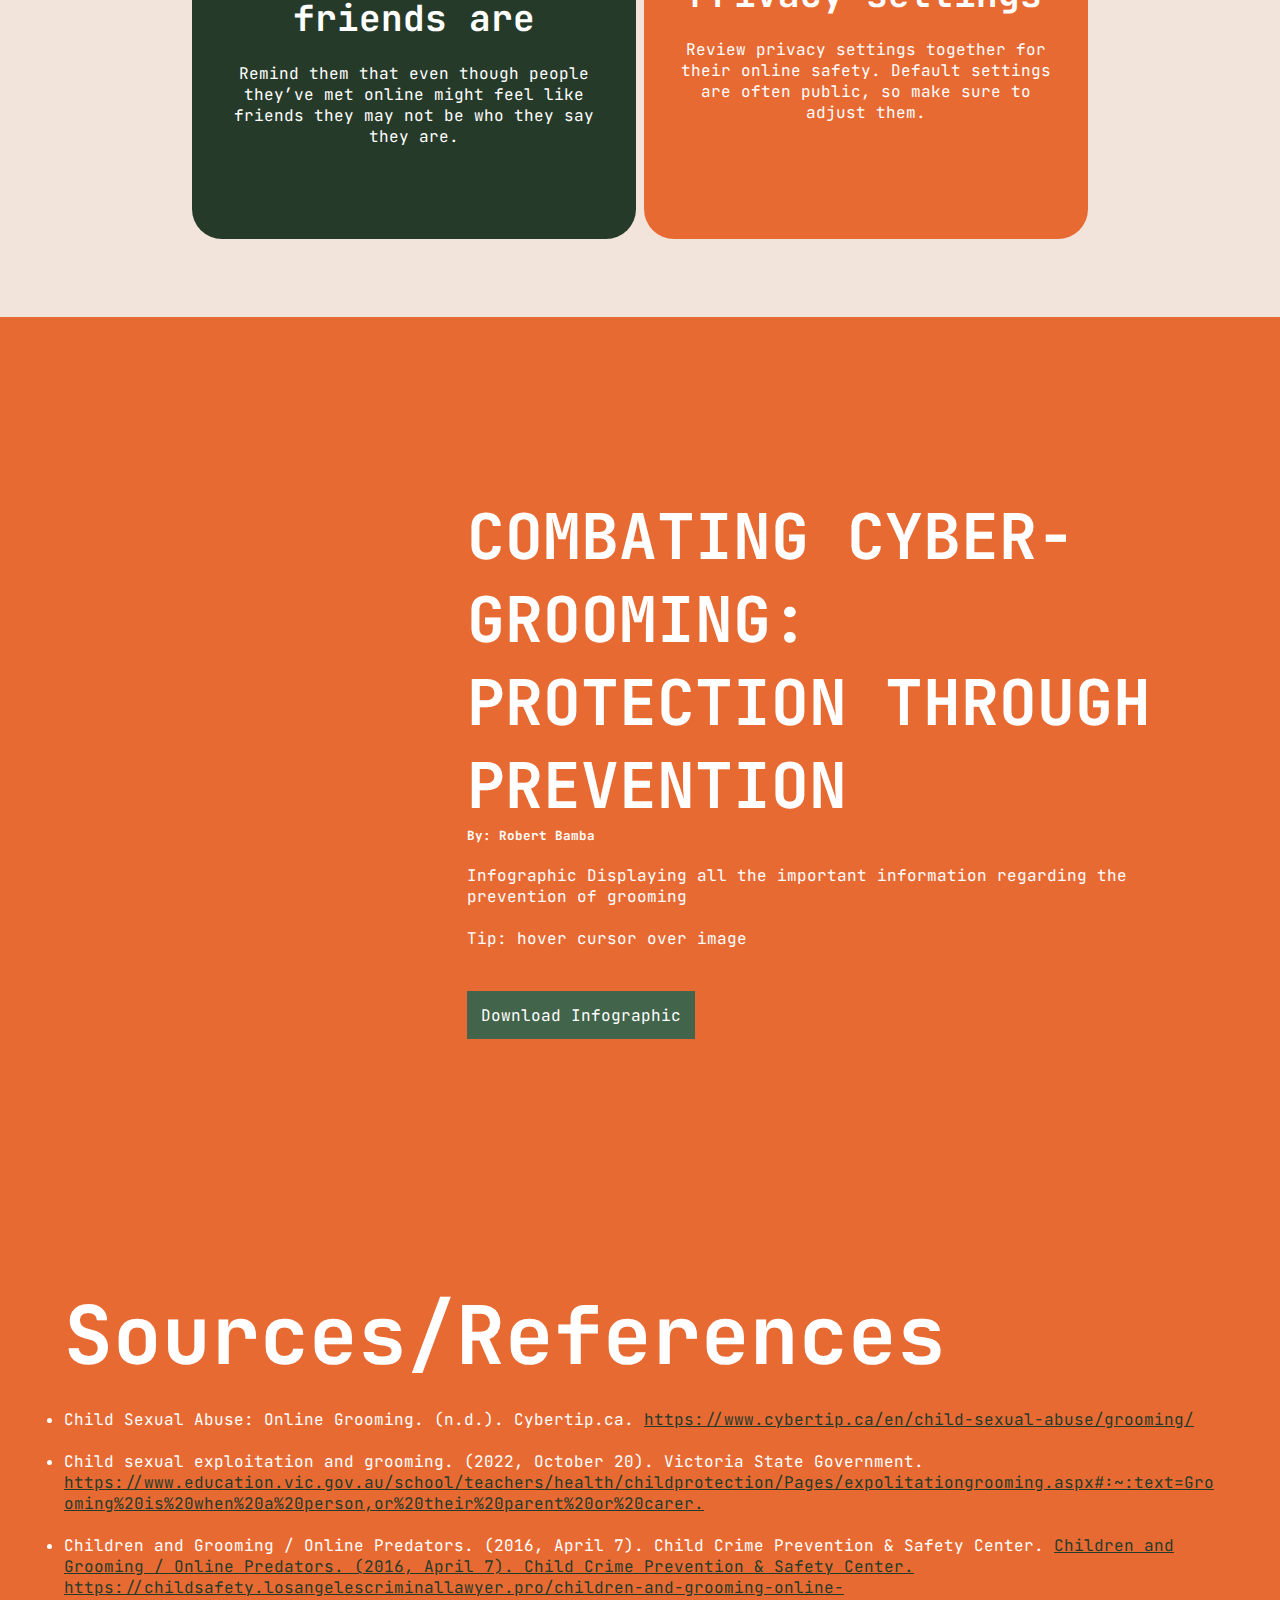
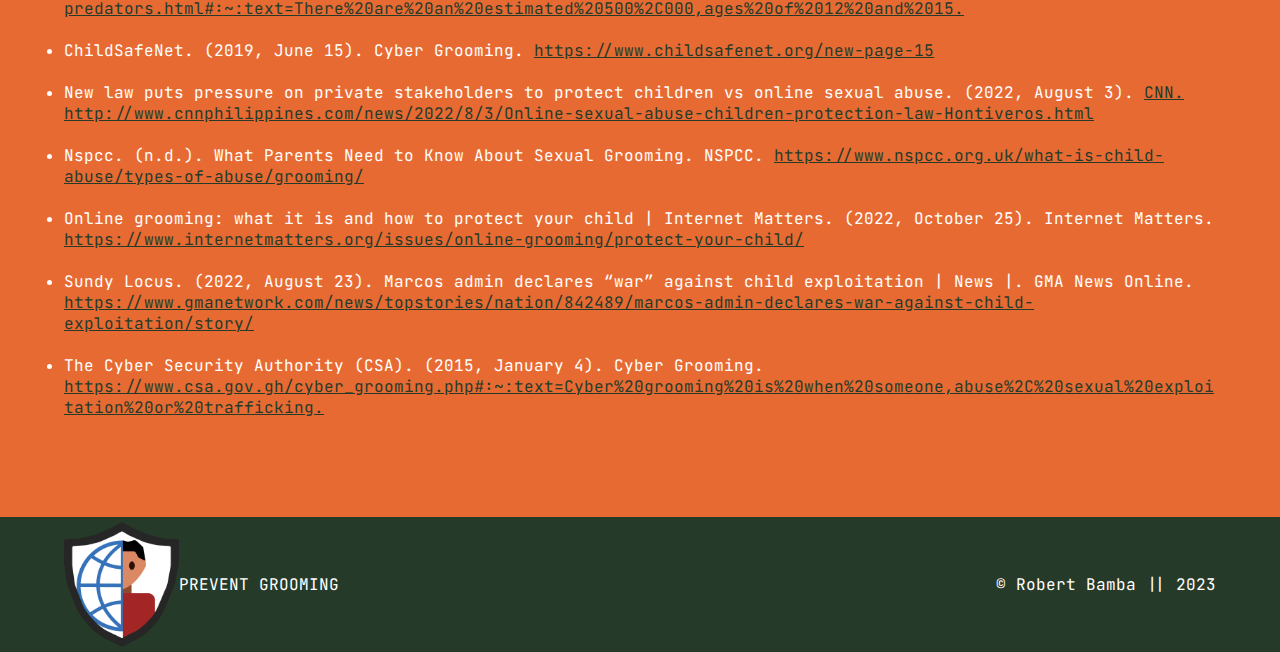
==== commit 68d96cde: "Update index.html" ====
--- a/MIL-Mini PT/index.html
+++ b/MIL-Mini PT/index.html
@@ -4,6 +4,9 @@
   <meta charset="UTF-8">
   <meta http-equiv="X-UA-Compatible" content="IE=edge">
   <meta name="viewport" content="width=device-width, initial-scale=1.0">
+  <meta http-equiv='cache-control' content='no-cache'> 
+  <meta http-equiv='expires' content='0'> 
+  <meta http-equiv='pragma' content='no-cache'>
   
   <title>Reference link</title>
   <link rel="stylesheet" href="./style.css">
@@ -45,6 +48,14 @@
       </div>
       
     </div>
+    
+     <div class="mobile-nav">
+      <div class="ham">
+        <h1>mobile version still under development</h1>
+        <br><br><br>
+        <p>please use computer or laptop to view content</p>
+      </div>
+    </div>
 
     <div class="container">
 
--- a/MIL-Mini PT/nav.css
+++ b/MIL-Mini PT/nav.css
@@ -117,7 +117,7 @@
 
 .wrapper .nav-container .nav nav ul {
   position: absolute;
-  right: -5px;
+  right: -50px;
   height: 100%;
   width: 100%;
   display: flex;
@@ -197,4 +197,4 @@
 
 .wrapper .nav-container.sticky .nav nav ul li a::before {
   background-color: #ffffff;
-}+}
